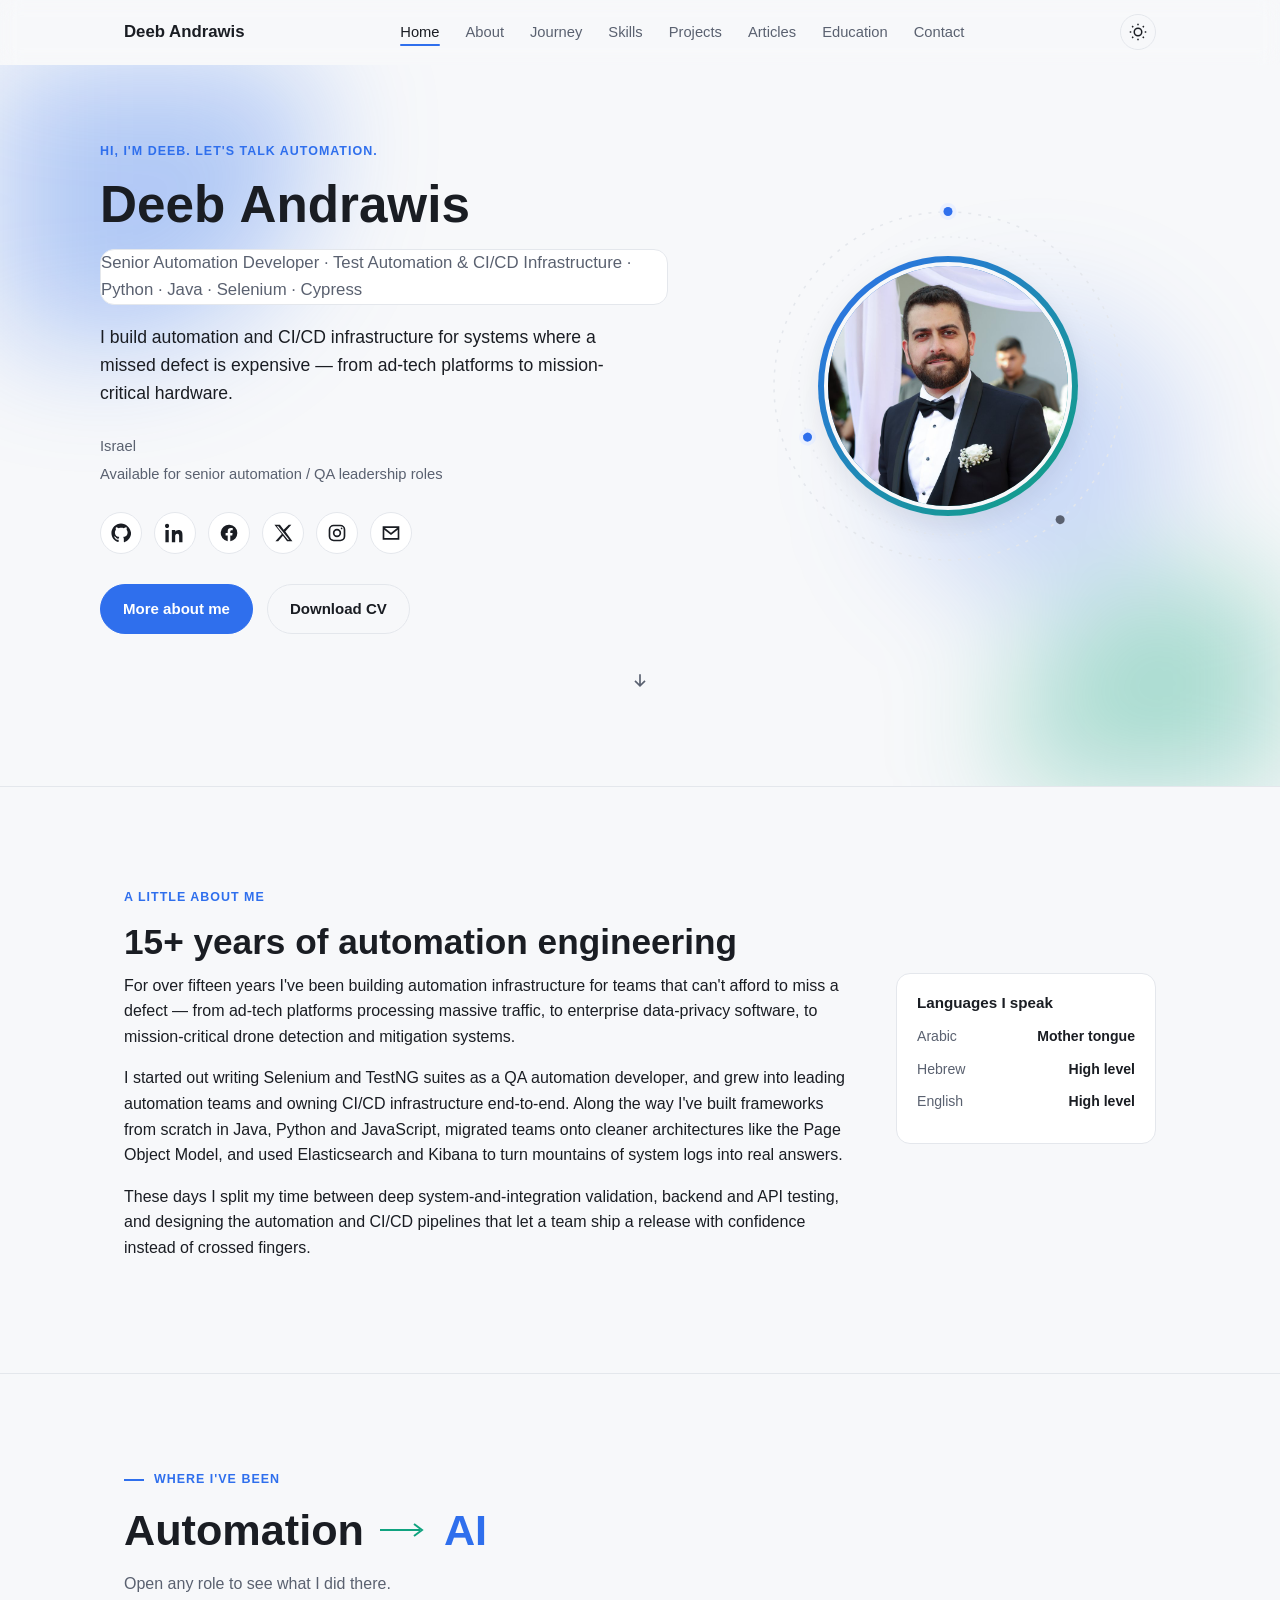
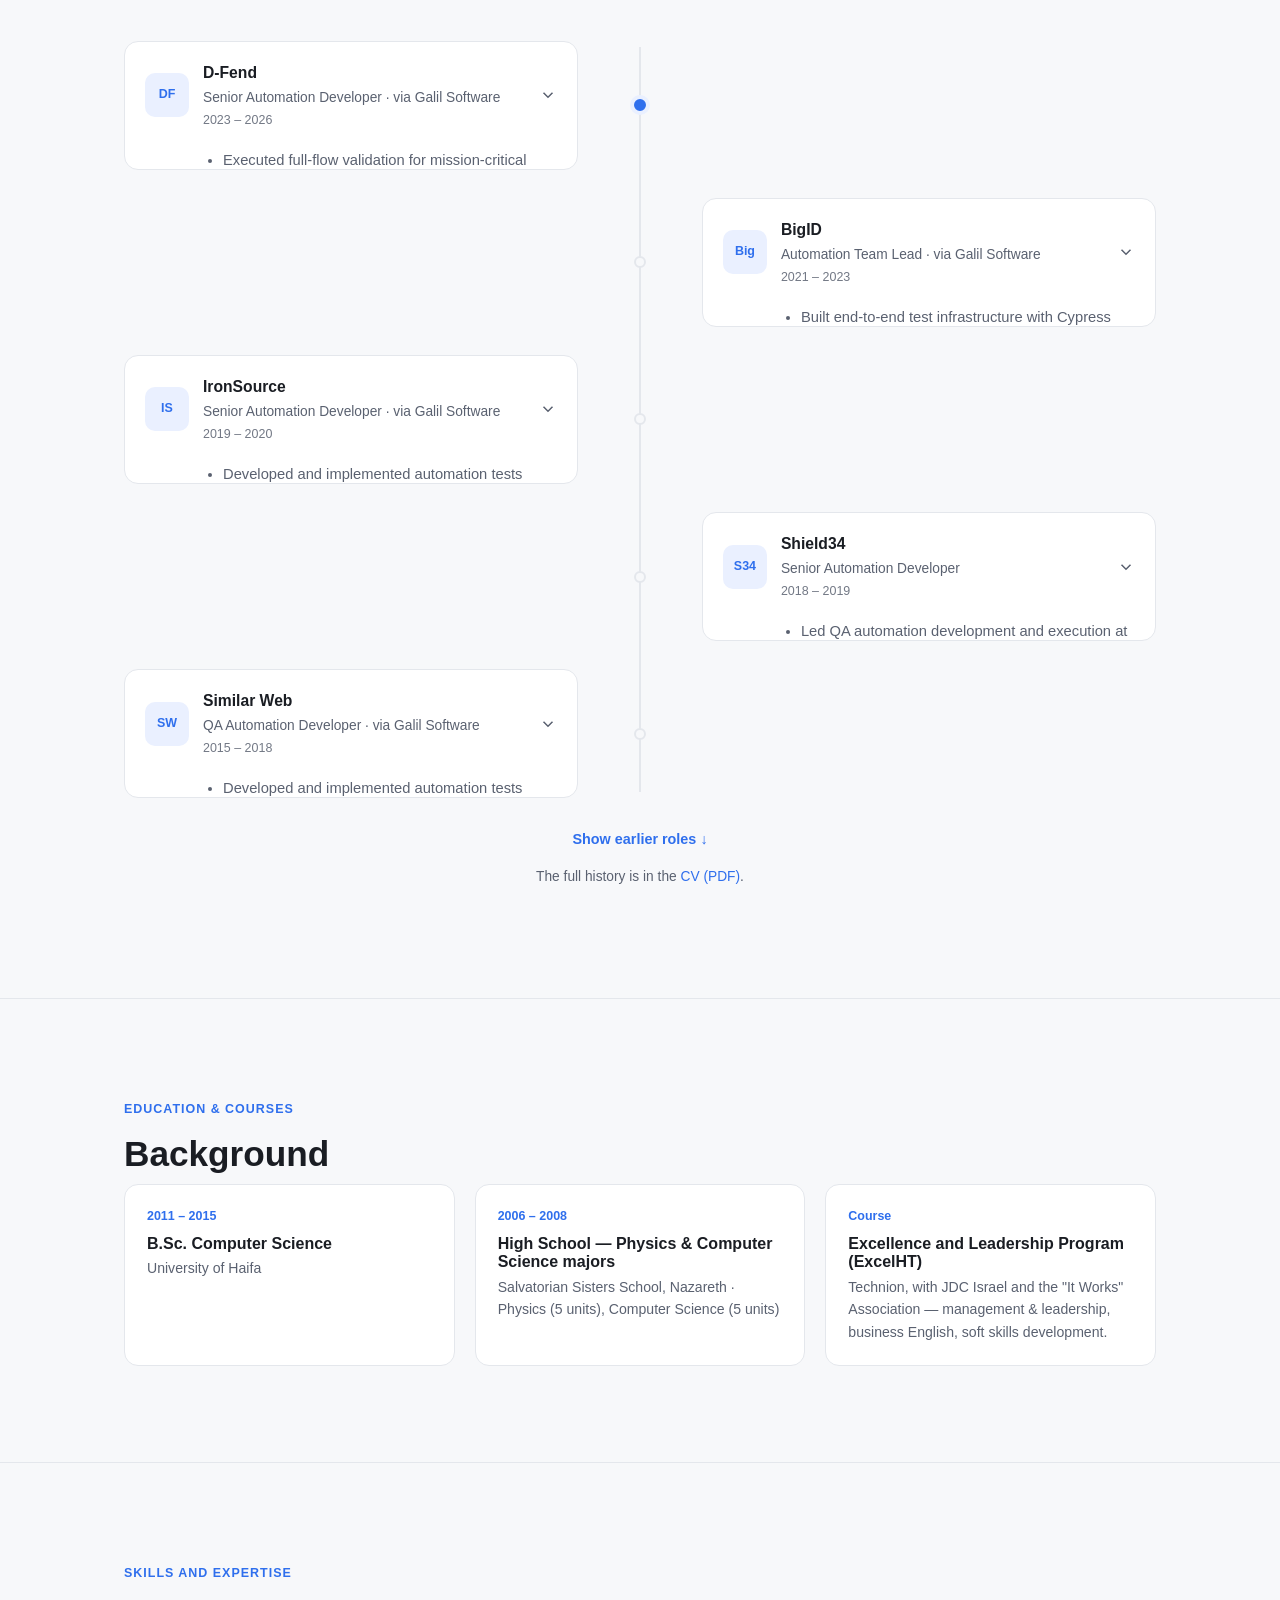
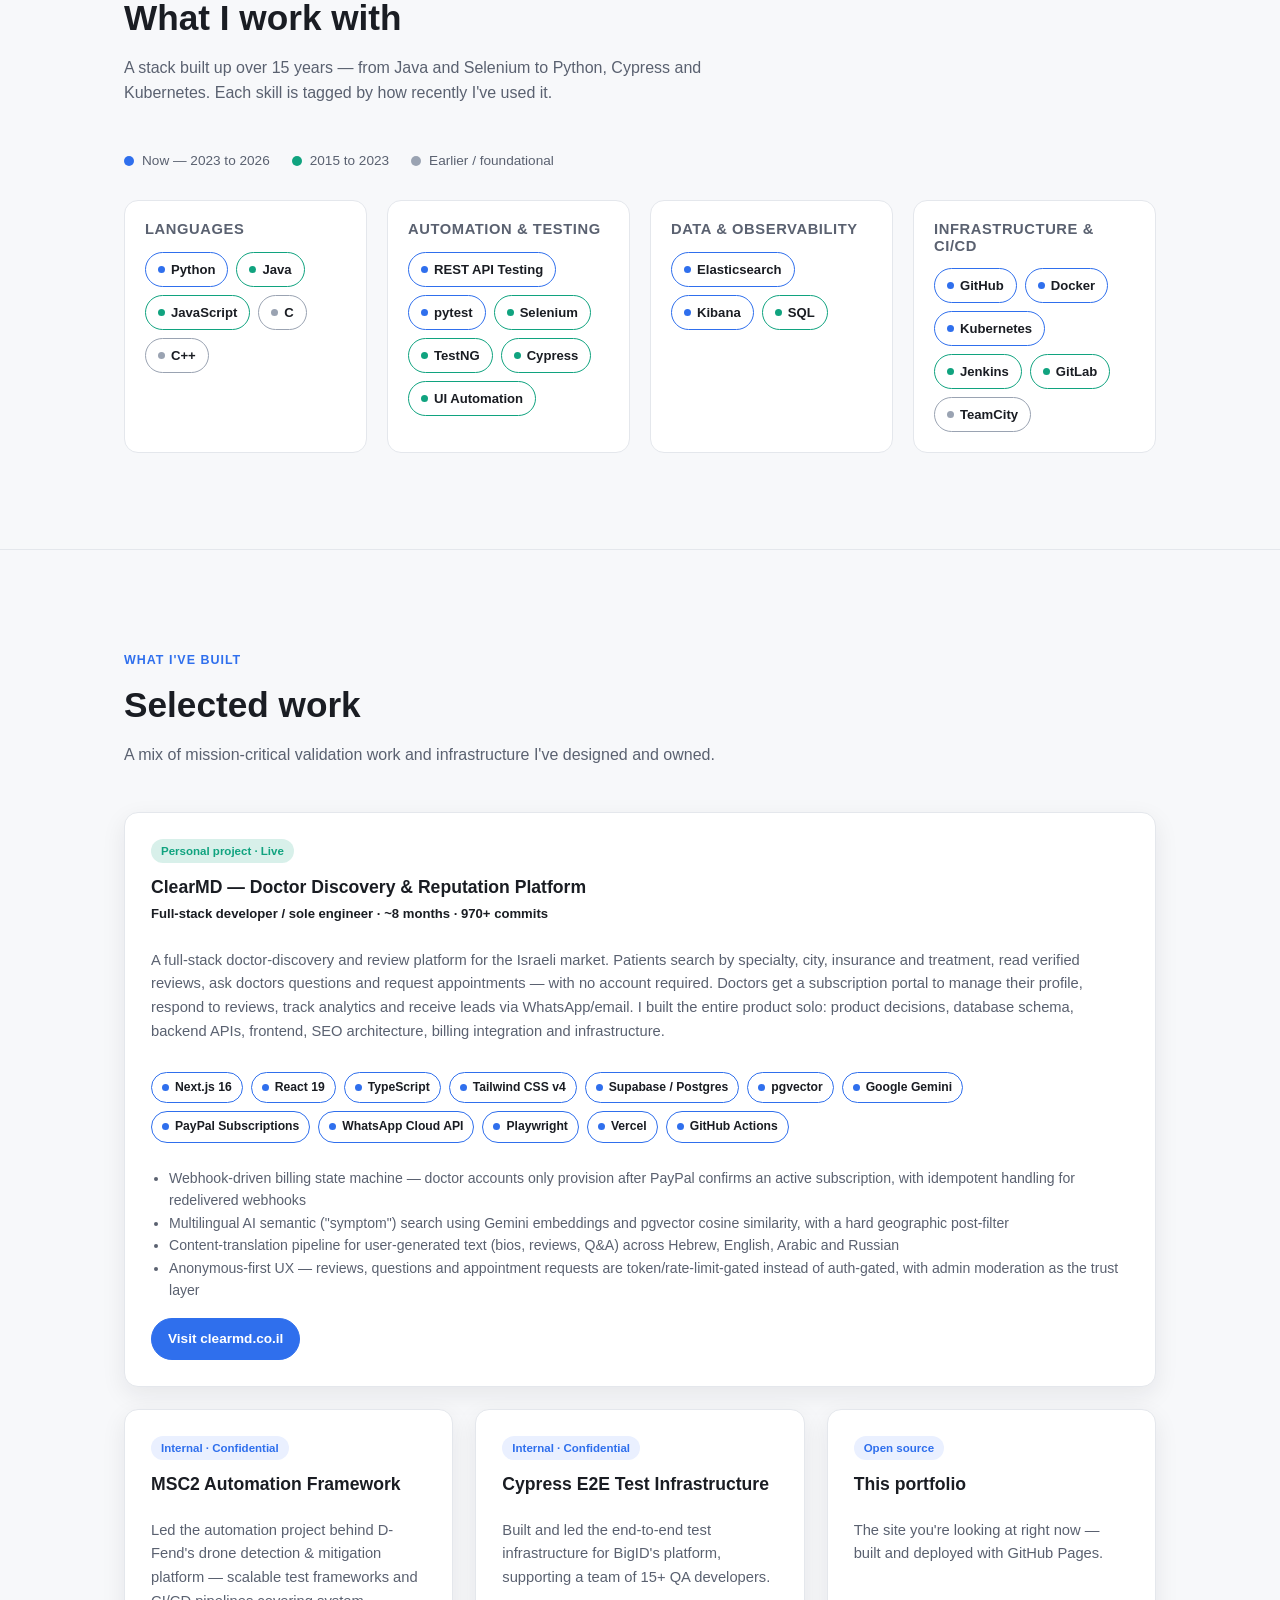
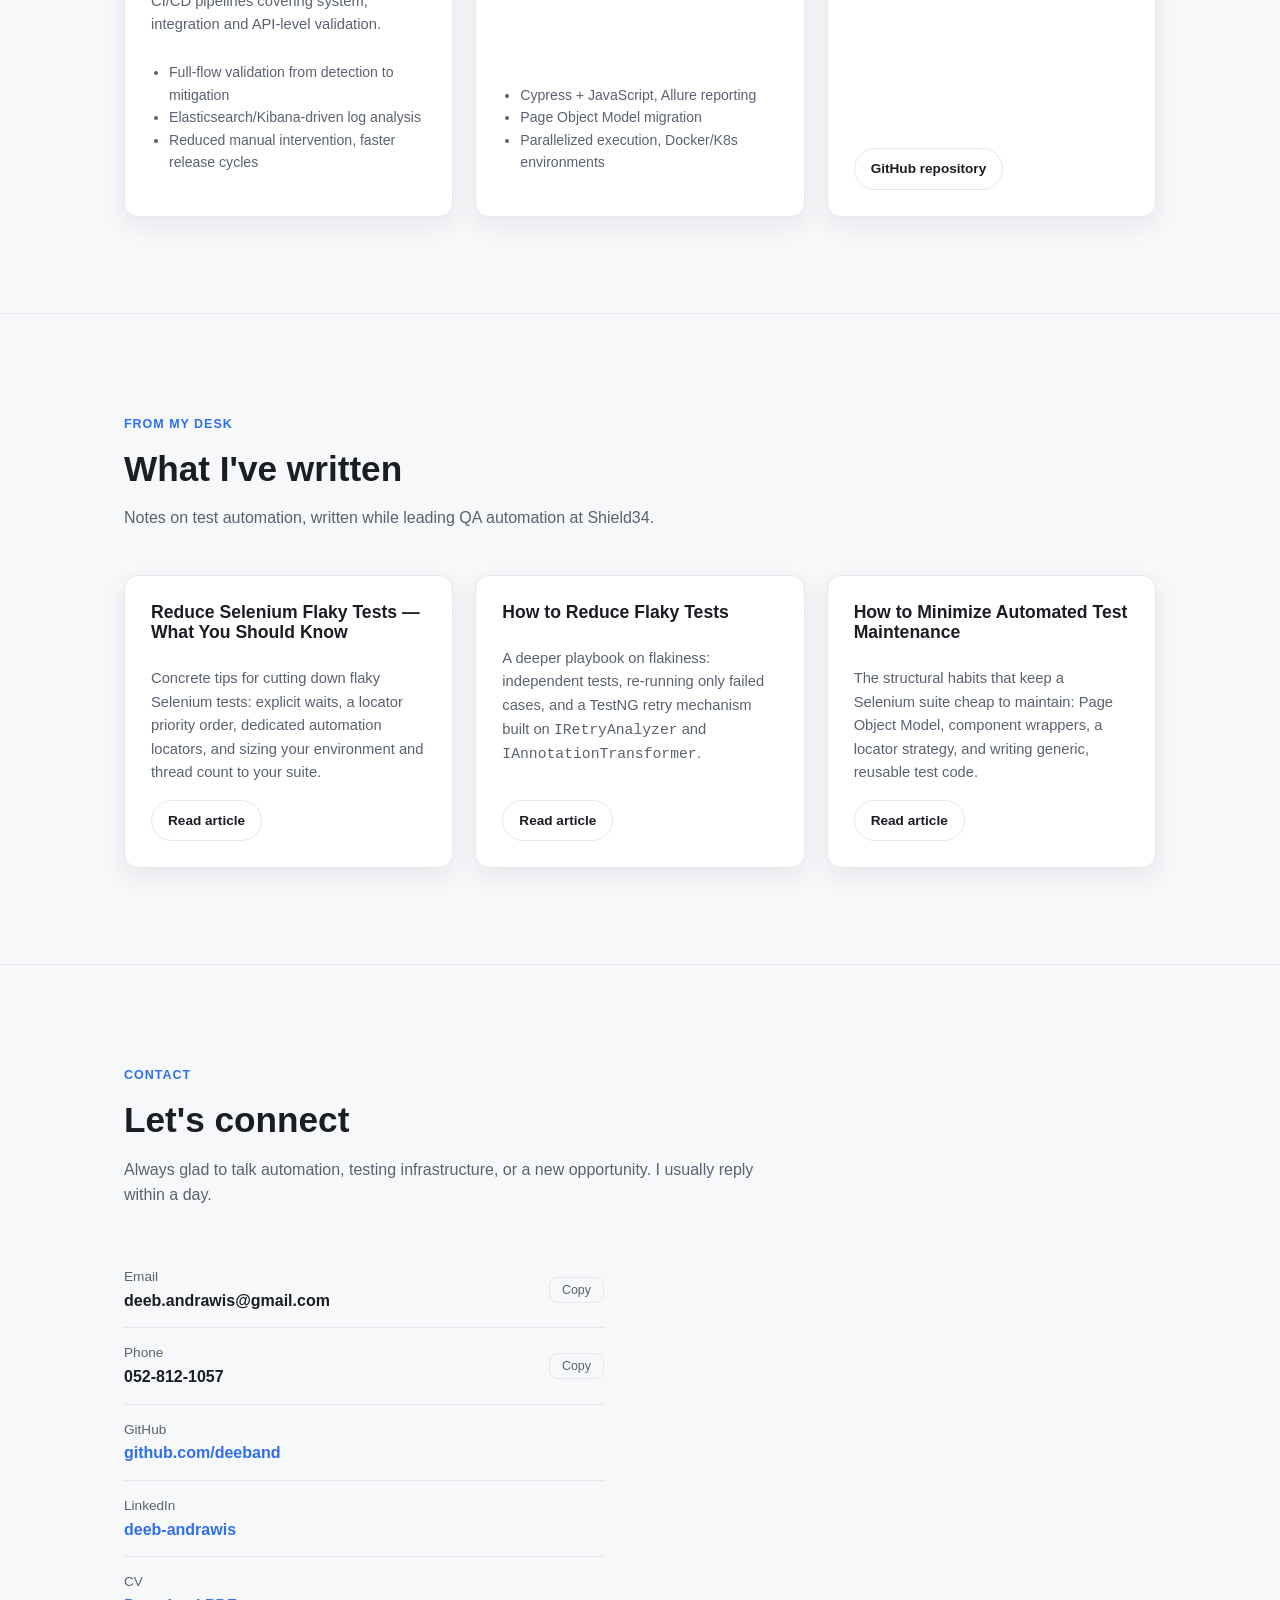
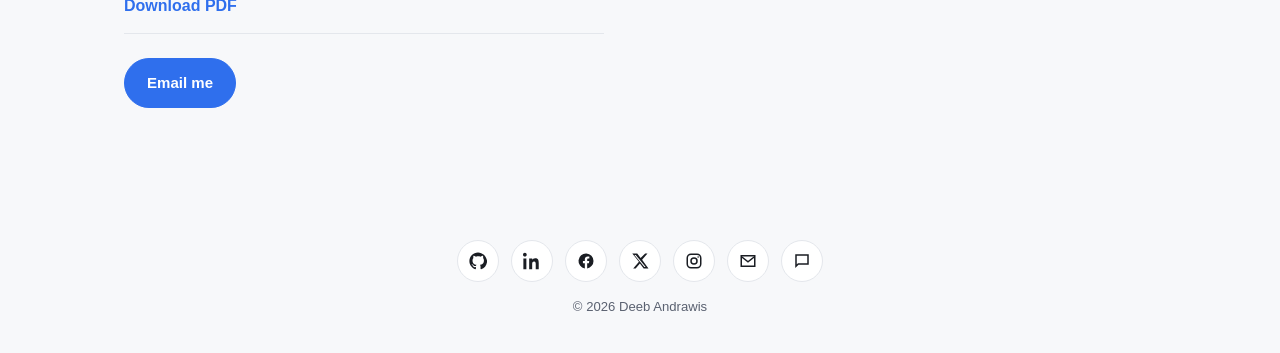
==== index.html @ d34b7ee4 "Add Google Search Console verification meta tag Co-Authored-By: Claude Sonnet 5 <noreply@anthropic.c" ====
<!doctype html>
<html lang="en">
<head>
<meta charset="utf-8">
<meta name="viewport" content="width=device-width, initial-scale=1">
<title>Deeb Andrawis — Senior Automation Developer</title>
<meta name="description" content="Deeb Andrawis, Senior Automation Developer. 15+ years building test automation and CI/CD infrastructure for mission-critical and enterprise software.">
<meta name="google-site-verification" content="ogLQyf8IyzFojWYJTsNB23Z0my0O2c6j56DiQi85VzY" />
<link rel="icon" href="data:,">
<link rel="stylesheet" href="assets/css/styles.css">
</head>
<body>
<a class="skip-link" href="#about">Skip to content</a>

<header class="site-header">
  <div class="nav-row">
    <a class="logo" href="#home">Deeb Andrawis</a>
    <nav class="primary-nav" id="primary-nav">
      <ul>
        <li><a href="#home">Home</a></li>
        <li><a href="#about">About</a></li>
        <li><a href="#journey">Journey</a></li>
        <li><a href="#skills">Skills</a></li>
        <li><a href="#projects">Projects</a></li>
        <li><a href="#articles">Articles</a></li>
        <li><a href="#education">Education</a></li>
        <li><a href="#contact">Contact</a></li>
      </ul>
    </nav>
    <div class="nav-actions">
      <button class="theme-toggle" id="theme-toggle" aria-label="Toggle dark mode" title="Toggle dark mode">
        <svg id="theme-icon" width="18" height="18" viewBox="0 0 24 24" fill="none" stroke="currentColor" stroke-width="2">
          <g class="sun"><circle cx="12" cy="12" r="5"></circle><path d="M12 1v2M12 21v2M4.2 4.2l1.4 1.4M18.4 18.4l1.4 1.4M1 12h2M21 12h2M4.2 19.8l1.4-1.4M18.4 5.6l1.4-1.4"></path></g>
          <g class="moon"><path d="M20 14.5A8.5 8.5 0 1 1 9.5 4a7 7 0 0 0 10.5 10.5z" fill="currentColor" stroke="none"></path></g>
        </svg>
      </button>
      <button class="nav-toggle" id="nav-toggle" aria-label="Toggle menu">
        <svg width="18" height="18" viewBox="0 0 24 24" fill="none" stroke="currentColor" stroke-width="2"><path d="M3 6h18M3 12h18M3 18h18"></path></svg>
      </button>
    </div>
  </div>
</header>

<main>

  <!-- HERO -->
  <section class="hero-section" id="home">
    <div class="hero-bg" aria-hidden="true">
      <span class="blob blob-a"></span>
      <span class="blob blob-b"></span>
      <span class="blob blob-c"></span>
    </div>
    <div class="container hero" style="padding:0;">
      <div>
        <span class="eyebrow">Hi, I'm Deeb. Let's talk automation.</span>
        <h1>Deeb Andrawis</h1>
        <p class="role">Senior Automation Developer · Test Automation &amp; CI/CD Infrastructure · Python · Java · Selenium · Cypress</p>
        <p class="pitch">I build automation and CI/CD infrastructure for systems where a missed defect is expensive — from ad-tech platforms to mission-critical hardware.</p>
        <div class="hero-meta">
          <span>Israel</span>
          <span>Available for senior automation / QA leadership roles</span>
        </div>
        <div class="hero-socials">
          <a class="icon-btn" href="https://github.com/deeband" target="_blank" rel="noopener" aria-label="GitHub" title="GitHub">
            <svg width="20" height="20" viewBox="0 0 24 24" fill="currentColor"><path d="M12 .5C5.73.5.5 5.73.5 12c0 5.1 3.3 9.4 7.9 10.9.6.1.8-.3.8-.6v-2.2c-3.2.7-3.9-1.4-3.9-1.4-.5-1.3-1.3-1.7-1.3-1.7-1.1-.7.1-.7.1-.7 1.2.1 1.8 1.2 1.8 1.2 1 1.8 2.7 1.3 3.4 1 .1-.8.4-1.3.7-1.6-2.6-.3-5.3-1.3-5.3-5.7 0-1.3.4-2.3 1.2-3.1-.1-.3-.5-1.5.1-3.1 0 0 1-.3 3.3 1.2 1-.3 2-.4 3-.4s2 .1 3 .4c2.3-1.5 3.3-1.2 3.3-1.2.6 1.6.2 2.8.1 3.1.8.8 1.2 1.9 1.2 3.1 0 4.4-2.7 5.4-5.3 5.7.4.4.8 1.1.8 2.2v3.3c0 .3.2.7.8.6 4.6-1.5 7.9-5.8 7.9-10.9C23.5 5.73 18.27.5 12 .5z"></path></svg>
          </a>
          <a class="icon-btn" href="https://www.linkedin.com/in/deeb-andrawis-01194469/" target="_blank" rel="noopener" aria-label="LinkedIn" title="LinkedIn">
            <svg width="20" height="20" viewBox="0 0 24 24" fill="currentColor"><path d="M4.98 3.5C4.98 4.88 3.88 6 2.5 6S0 4.88 0 3.5 1.1 1 2.5 1s2.48 1.12 2.48 2.5zM.5 8.5h4V23h-4V8.5zM8.5 8.5h3.83v1.98h.05c.53-1 1.84-2.06 3.79-2.06 4.05 0 4.8 2.67 4.8 6.14V23h-4v-6.6c0-1.57-.03-3.6-2.2-3.6-2.2 0-2.54 1.72-2.54 3.49V23h-4V8.5z"></path></svg>
          </a>
          <a class="icon-btn" href="https://www.facebook.com/deeb.andrawis?ref=tn_tnmn" target="_blank" rel="noopener" aria-label="Facebook" title="Facebook">
            <svg width="20" height="20" viewBox="0 0 24 24" fill="currentColor"><path d="M22 12a10 10 0 1 0-11.56 9.88v-6.99H7.9V12h2.54V9.8c0-2.5 1.49-3.89 3.77-3.89 1.09 0 2.24.2 2.24.2v2.46h-1.26c-1.24 0-1.63.77-1.63 1.56V12h2.78l-.44 2.89h-2.34v6.99A10 10 0 0 0 22 12z"></path></svg>
          </a>
          <a class="icon-btn" href="https://twitter.com/deeband" target="_blank" rel="noopener" aria-label="Twitter / X" title="Twitter / X">
            <svg width="20" height="20" viewBox="0 0 24 24" fill="currentColor"><path d="M18.9 2H22l-7.2 8.26L23.3 22H16.9l-5-6.6-5.7 6.6H2.9l7.7-8.84L1.7 2h6.6l4.5 6.03L18.9 2zm-1.1 18h1.7L6.3 3.9H4.5L17.8 20z"></path></svg>
          </a>
          <a class="icon-btn" href="https://www.instagram.com/deebandrawis" target="_blank" rel="noopener" aria-label="Instagram" title="Instagram">
            <svg width="20" height="20" viewBox="0 0 24 24" fill="none" stroke="currentColor" stroke-width="2"><rect x="3" y="3" width="18" height="18" rx="5"></rect><circle cx="12" cy="12" r="4"></circle><circle cx="17.5" cy="6.5" r="1" fill="currentColor" stroke="none"></circle></svg>
          </a>
          <a class="icon-btn" href="mailto:deeb.andrawis@gmail.com" aria-label="Email" title="Email">
            <svg width="20" height="20" viewBox="0 0 24 24" fill="none" stroke="currentColor" stroke-width="2"><path d="M3 5h18v14H3z"></path><path d="M3 6l9 7 9-7"></path></svg>
          </a>
        </div>
        <div class="hero-cta-row">
          <a class="btn btn-primary" href="#about">More about me</a>
          <a class="btn btn-ghost" href="assets/cv/Deeb-Andrawis-CV.pdf" target="_blank" rel="noopener">Download CV</a>
        </div>
      </div>
      <div>
        <div class="portrait-wrap">
          <svg class="orbit-rings" viewBox="0 0 350 350" aria-hidden="true">
            <circle cx="175" cy="175" r="174" class="ring"></circle>
            <circle cx="175" cy="175" r="149" class="ring ring-2"></circle>
          </svg>
          <div class="orbit-track outer">
            <div class="orbit-offset" style="transform:rotate(0deg)">
              <div class="orbit-spin cw-16"><span class="orbit-dot dot-a"></span></div>
            </div>
          </div>
          <div class="orbit-track outer">
            <div class="orbit-offset" style="transform:rotate(140deg)">
              <div class="orbit-spin ccw-24"><span class="orbit-dot dot-b"></span></div>
            </div>
          </div>
          <div class="orbit-track inner">
            <div class="orbit-offset" style="transform:rotate(250deg)">
              <div class="orbit-spin cw-34"><span class="orbit-dot dot-a"></span></div>
            </div>
          </div>
          <div class="hero-portrait">
            <img src="assets/img/profile.jpg" alt="Deeb Andrawis">
          </div>
        </div>
      </div>
    </div>
    <a class="cue" href="#about" aria-label="Scroll down">
      <svg width="20" height="20" viewBox="0 0 24 24" fill="none" stroke="currentColor" stroke-width="2"><path d="M12 5v14M6 13l6 6 6-6"></path></svg>
    </a>
  </section>

  <!-- ABOUT -->
  <section id="about">
    <div class="container">
      <div class="reveal">
        <span class="eyebrow">A little about me</span>
        <h2>15+ years of automation engineering</h2>
      </div>
      <div class="about-grid">
        <div class="about-text reveal rv-l">
          <p>For over fifteen years I've been building automation infrastructure for teams that can't afford to miss a defect — from ad-tech platforms processing massive traffic, to enterprise data-privacy software, to mission-critical drone detection and mitigation systems.</p>
          <p>I started out writing Selenium and TestNG suites as a QA automation developer, and grew into leading automation teams and owning CI/CD infrastructure end-to-end. Along the way I've built frameworks from scratch in Java, Python and JavaScript, migrated teams onto cleaner architectures like the Page Object Model, and used Elasticsearch and Kibana to turn mountains of system logs into real answers.</p>
          <p>These days I split my time between deep system-and-integration validation, backend and API testing, and designing the automation and CI/CD pipelines that let a team ship a release with confidence instead of crossed fingers.</p>
        </div>
        <div class="lang-card reveal rv-r">
          <h3>Languages I speak</h3>
          <div class="lang-row"><span>Arabic</span><span class="level">Mother tongue</span></div>
          <div class="lang-row"><span>Hebrew</span><span class="level">High level</span></div>
          <div class="lang-row"><span>English</span><span class="level">High level</span></div>
        </div>
      </div>
    </div>
  </section>

  <!-- JOURNEY -->
  <section id="journey">
    <div class="container">
      <div class="reveal">
        <div class="flow-eyebrow"><span class="flow-dash"></span>Where I've been</div>
        <h2 class="flow-heading">
          <span class="flow-step">Automation</span>
          <svg class="flow-arrow" width="48" height="16" viewBox="0 0 48 16" fill="none" aria-hidden="true"><path d="M0 8h40" stroke="currentColor" stroke-width="2"></path><path d="M34 2l8 6-8 6" stroke="currentColor" stroke-width="2" fill="none"></path></svg>
          <span class="flow-step flow-accent">AI</span>
        </h2>
        <p class="section-sub">Open any role to see what I did there.</p>
      </div>

      <div class="timeline" id="role-list">

        <div class="tl-row">
          <div class="tl-slot tl-left">
            <div class="role">
              <div class="role-head">
                <div class="role-badge">DF</div>
                <div class="role-head-text">
                  <span class="role-company-name">D-Fend</span>
                  <span class="role-title-line">Senior Automation Developer · via Galil Software</span>
                  <span class="role-dates-line">2023 – 2026</span>
                </div>
                <svg class="role-chevron" width="18" height="18" viewBox="0 0 24 24" fill="none" stroke="currentColor" stroke-width="2"><path d="M6 9l6 6 6-6"></path></svg>
              </div>
              <div class="role-body"><div class="role-body-inner">
                <ul>
                  <li>Executed full-flow validation for mission-critical drone detection and mitigation systems, covering the entire lifecycle from identification to automated mitigation actions.</li>
                  <li>Used Elasticsearch and Kibana to analyze high-volume system logs, enabling deep investigation into drone trajectory, identification accuracy, and mitigation success.</li>
                  <li>Built automation to validate backend services and communication layers between control software and SDR-based hardware modules.</li>
                  <li>Investigated system-level issues by correlating API behavior with system-wide event logs to keep the software-hardware link reliable.</li>
                  <li>Validated real-time monitoring dashboards and operational workflows for end-users in field environments.</li>
                  <li>Led the MSC2 automation project — designed scalable frameworks and CI/CD pipelines that cut manual intervention and accelerated release cycles.</li>
                </ul>
              </div></div>
            </div>
          </div>
          <div class="tl-dot-wrap"><span class="tl-dot filled"></span></div>
          <div class="tl-slot tl-right"></div>
        </div>

        <div class="tl-row">
          <div class="tl-slot tl-left"></div>
          <div class="tl-dot-wrap"><span class="tl-dot"></span></div>
          <div class="tl-slot tl-right">
            <div class="role">
              <div class="role-head">
                <div class="role-badge">Big</div>
                <div class="role-head-text">
                  <span class="role-company-name">BigID</span>
                  <span class="role-title-line">Automation Team Lead · via Galil Software</span>
                  <span class="role-dates-line">2021 – 2023</span>
                </div>
                <svg class="role-chevron" width="18" height="18" viewBox="0 0 24 24" fill="none" stroke="currentColor" stroke-width="2"><path d="M6 9l6 6 6-6"></path></svg>
              </div>
              <div class="role-body"><div class="role-body-inner">
                <ul>
                  <li>Built end-to-end test infrastructure with Cypress and JavaScript for a team of 15+ QA developers.</li>
                  <li>Integrated Allure with Cypress to enhance test reporting and visibility.</li>
                  <li>Migrated the entire test suite onto the Page Object Model design pattern.</li>
                  <li>Implemented parallel test execution to speed up the pipeline.</li>
                  <li>Maintained and continuously improved the automation infrastructure.</li>
                  <li>Owned Jenkins pipelines and Groovy scripts for CI/CD, and set up the test environment with Docker and Kubernetes.</li>
                </ul>
              </div></div>
            </div>
          </div>
        </div>

        <div class="tl-row">
          <div class="tl-slot tl-left">
            <div class="role">
              <div class="role-head">
                <div class="role-badge">IS</div>
                <div class="role-head-text">
                  <span class="role-company-name">IronSource</span>
                  <span class="role-title-line">Senior Automation Developer · via Galil Software</span>
                  <span class="role-dates-line">2019 – 2020</span>
                </div>
                <svg class="role-chevron" width="18" height="18" viewBox="0 0 24 24" fill="none" stroke="currentColor" stroke-width="2"><path d="M6 9l6 6 6-6"></path></svg>
              </div>
              <div class="role-body"><div class="role-body-inner">
                <ul>
                  <li>Developed and implemented automation tests using Java frameworks — Selenium, TestNG and Gradle.</li>
                  <li>Refactored the full regression and sanity suites, rebuilding the infrastructure to cut test run time.</li>
                </ul>
              </div></div>
            </div>
          </div>
          <div class="tl-dot-wrap"><span class="tl-dot"></span></div>
          <div class="tl-slot tl-right"></div>
        </div>

        <div class="tl-row">
          <div class="tl-slot tl-left"></div>
          <div class="tl-dot-wrap"><span class="tl-dot"></span></div>
          <div class="tl-slot tl-right">
            <div class="role">
              <div class="role-head">
                <div class="role-badge">S34</div>
                <div class="role-head-text">
                  <span class="role-company-name">Shield34</span>
                  <span class="role-title-line">Senior Automation Developer</span>
                  <span class="role-dates-line">2018 – 2019</span>
                </div>
                <svg class="role-chevron" width="18" height="18" viewBox="0 0 24 24" fill="none" stroke="currentColor" stroke-width="2"><path d="M6 9l6 6 6-6"></path></svg>
              </div>
              <div class="role-body"><div class="role-body-inner">
                <ul>
                  <li>Led QA automation development and execution at Shield34.</li>
                  <li>Built a UI automation framework from scratch in Java with Selenium and TestNG, integrated with TeamCity.</li>
                  <li>Built a second UI automation framework from scratch in Python.</li>
                  <li>Developed database tests against PostgreSQL.</li>
                </ul>
              </div></div>
            </div>
          </div>
        </div>

        <div class="tl-row">
          <div class="tl-slot tl-left">
            <div class="role">
              <div class="role-head">
                <div class="role-badge">SW</div>
                <div class="role-head-text">
                  <span class="role-company-name">Similar Web</span>
                  <span class="role-title-line">QA Automation Developer · via Galil Software</span>
                  <span class="role-dates-line">2015 – 2018</span>
                </div>
                <svg class="role-chevron" width="18" height="18" viewBox="0 0 24 24" fill="none" stroke="currentColor" stroke-width="2"><path d="M6 9l6 6 6-6"></path></svg>
              </div>
              <div class="role-body"><div class="role-body-inner">
                <ul>
                  <li>Developed and implemented automation tests using Java frameworks — Selenium and TestNG.</li>
                  <li>Worked directly within an Agile R&amp;D team alongside QA, frontend and backend developers under a fast-paced Agile timeline.</li>
                  <li>Built an object-oriented test architecture and maintained continuous integration using TeamCity.</li>
                  <li>Designed and implemented video-recording capabilities; developed automated tests for SEO ranking, REST API sanity and full regression.</li>
                  <li>Built an automation history database with Elasticsearch and visualized it with Kibana.</li>
                </ul>
              </div></div>
            </div>
          </div>
          <div class="tl-dot-wrap"><span class="tl-dot"></span></div>
          <div class="tl-slot tl-right"></div>
        </div>

        <div class="tl-row hidden-early">
          <div class="tl-slot tl-left"></div>
          <div class="tl-dot-wrap"><span class="tl-dot"></span></div>
          <div class="tl-slot tl-right">
            <div class="role">
              <div class="role-head">
                <div class="role-badge">UH</div>
                <div class="role-head-text">
                  <span class="role-company-name">University of Haifa</span>
                  <span class="role-title-line">Tutor</span>
                  <span class="role-dates-line">2011 – 2012</span>
                </div>
                <svg class="role-chevron" width="18" height="18" viewBox="0 0 24 24" fill="none" stroke="currentColor" stroke-width="2"><path d="M6 9l6 6 6-6"></path></svg>
              </div>
              <div class="role-body"><div class="role-body-inner">
                <ul>
                  <li>Taught mathematics and computer science to pupils and students.</li>
                  <li>Tutored calculus, introduction to computer science, and discrete mathematics.</li>
                  <li>Provided private mentoring and academic support to students.</li>
                </ul>
              </div></div>
            </div>
          </div>
        </div>

        <div class="tl-row hidden-early">
          <div class="tl-slot tl-left">
            <div class="role">
              <div class="role-head">
                <div class="role-badge">SS</div>
                <div class="role-head-text">
                  <span class="role-company-name">S.S School</span>
                  <span class="role-title-line">Computer Technician</span>
                  <span class="role-dates-line">2008 – 2009</span>
                </div>
                <svg class="role-chevron" width="18" height="18" viewBox="0 0 24 24" fill="none" stroke="currentColor" stroke-width="2"><path d="M6 9l6 6 6-6"></path></svg>
              </div>
              <div class="role-body"><div class="role-body-inner">
                <ul>
                  <li>Provided technical support and helped the teaching team with computerized issues.</li>
                  <li>Taught an "Intro to OOP" class for high school students alongside an experienced teacher.</li>
                </ul>
              </div></div>
            </div>
          </div>
          <div class="tl-dot-wrap"><span class="tl-dot"></span></div>
          <div class="tl-slot tl-right"></div>
        </div>

      </div>

      <div class="show-more-row">
        <button class="link-btn" id="show-early">Show earlier roles ↓</button>
      </div>
      <p class="tl-cv-note">The full history is in the <a href="assets/cv/Deeb-Andrawis-CV.pdf" target="_blank" rel="noopener">CV (PDF)</a>.</p>
    </div>
  </section>

  <!-- EDUCATION -->
  <section id="education">
    <div class="container reveal">
      <span class="eyebrow">Education &amp; courses</span>
      <h2>Background</h2>
      <div class="edu-grid">
        <div class="edu-card">
          <div class="edu-dates">2011 – 2015</div>
          <h3>B.Sc. Computer Science</h3>
          <p>University of Haifa</p>
        </div>
        <div class="edu-card">
          <div class="edu-dates">2006 – 2008</div>
          <h3>High School — Physics &amp; Computer Science majors</h3>
          <p>Salvatorian Sisters School, Nazareth · Physics (5 units), Computer Science (5 units)</p>
        </div>
        <div class="edu-card">
          <div class="edu-dates">Course</div>
          <h3>Excellence and Leadership Program (ExcelHT)</h3>
          <p>Technion, with JDC Israel and the "It Works" Association — management &amp; leadership, business English, soft skills development.</p>
        </div>
      </div>
    </div>
  </section>

  <!-- SKILLS -->
  <section id="skills">
    <div class="container reveal">
      <span class="eyebrow">Skills and expertise</span>
      <h2>What I work with</h2>
      <p class="section-sub">A stack built up over 15 years — from Java and Selenium to Python, Cypress and Kubernetes. Each skill is tagged by how recently I've used it.</p>

      <div class="legend">
        <div class="legend-item"><span class="dot now"></span> Now — 2023 to 2026</div>
        <div class="legend-item"><span class="dot mid"></span> 2015 to 2023</div>
        <div class="legend-item"><span class="dot early"></span> Earlier / foundational</div>
      </div>

      <div class="skill-groups">
        <div class="skill-card">
          <h3>Languages</h3>
          <div class="chip-row">
            <span class="chip" data-tier="now" title="Advanced — used daily at D-Fend">Python</span>
            <span class="chip" data-tier="mid" title="Advanced — core language across most roles">Java</span>
            <span class="chip" data-tier="mid" title="Cypress test suites at BigID">JavaScript</span>
            <span class="chip" data-tier="early" title="Early-career systems work">C</span>
            <span class="chip" data-tier="early" title="Early-career systems work">C++</span>
          </div>
        </div>
        <div class="skill-card">
          <h3>Automation &amp; Testing</h3>
          <div class="chip-row">
            <span class="chip" data-tier="now" title="Backend &amp; API validation at D-Fend">REST API Testing</span>
            <span class="chip" data-tier="now" title="Current automation scripting">pytest</span>
            <span class="chip" data-tier="mid" title="Used from Similar Web through Shield34">Selenium</span>
            <span class="chip" data-tier="mid" title="IronSource &amp; Shield34">TestNG</span>
            <span class="chip" data-tier="mid" title="Built BigID's E2E suite in Cypress">Cypress</span>
            <span class="chip" data-tier="mid" title="Across most roles">UI Automation</span>
          </div>
        </div>
        <div class="skill-card">
          <h3>Data &amp; Observability</h3>
          <div class="chip-row">
            <span class="chip" data-tier="now" title="Log analysis at D-Fend">Elasticsearch</span>
            <span class="chip" data-tier="now" title="Dashboards & visualization">Kibana</span>
            <span class="chip" data-tier="mid" title="Database testing, Postgres & others">SQL</span>
          </div>
        </div>
        <div class="skill-card">
          <h3>Infrastructure &amp; CI/CD</h3>
          <div class="chip-row">
            <span class="chip" data-tier="now" title="Repo & project hosting">GitHub</span>
            <span class="chip" data-tier="now" title="Test environment setup">Docker</span>
            <span class="chip" data-tier="now" title="Test environment orchestration">Kubernetes</span>
            <span class="chip" data-tier="mid" title="CI/CD pipelines at BigID">Jenkins</span>
            <span class="chip" data-tier="mid" title="Source control & CI">GitLab</span>
            <span class="chip" data-tier="early" title="CI at Shield34 & Similar Web">TeamCity</span>
          </div>
        </div>
      </div>
    </div>
  </section>

  <!-- PROJECTS -->
  <section id="projects">
    <div class="container reveal">
      <span class="eyebrow">What I've built</span>
      <h2>Selected work</h2>
      <p class="section-sub">A mix of mission-critical validation work and infrastructure I've designed and owned.</p>

      <div class="project-grid">
        <div class="project-card featured">
          <span class="tag tag-live">Personal project · Live</span>
          <h3>ClearMD — Doctor Discovery &amp; Reputation Platform</h3>
          <p class="project-role">Full-stack developer / sole engineer · ~8 months · 970+ commits</p>
          <p>A full-stack doctor-discovery and review platform for the Israeli market. Patients search by specialty, city, insurance and treatment, read verified reviews, ask doctors questions and request appointments — with no account required. Doctors get a subscription portal to manage their profile, respond to reviews, track analytics and receive leads via WhatsApp/email. I built the entire product solo: product decisions, database schema, backend APIs, frontend, SEO architecture, billing integration and infrastructure.</p>
          <div class="chip-row tech-chip-row">
            <span class="chip" data-tier="now">Next.js 16</span>
            <span class="chip" data-tier="now">React 19</span>
            <span class="chip" data-tier="now">TypeScript</span>
            <span class="chip" data-tier="now">Tailwind CSS v4</span>
            <span class="chip" data-tier="now">Supabase / Postgres</span>
            <span class="chip" data-tier="now">pgvector</span>
            <span class="chip" data-tier="now">Google Gemini</span>
            <span class="chip" data-tier="now">PayPal Subscriptions</span>
            <span class="chip" data-tier="now">WhatsApp Cloud API</span>
            <span class="chip" data-tier="now">Playwright</span>
            <span class="chip" data-tier="now">Vercel</span>
            <span class="chip" data-tier="now">GitHub Actions</span>
          </div>
          <ul>
            <li>Webhook-driven billing state machine — doctor accounts only provision after PayPal confirms an active subscription, with idempotent handling for redelivered webhooks</li>
            <li>Multilingual AI semantic ("symptom") search using Gemini embeddings and pgvector cosine similarity, with a hard geographic post-filter</li>
            <li>Content-translation pipeline for user-generated text (bios, reviews, Q&amp;A) across Hebrew, English, Arabic and Russian</li>
            <li>Anonymous-first UX — reviews, questions and appointment requests are token/rate-limit-gated instead of auth-gated, with admin moderation as the trust layer</li>
          </ul>
          <div class="project-links">
            <a class="btn btn-primary" href="https://clearmd.co.il" target="_blank" rel="noopener">Visit clearmd.co.il</a>
          </div>
        </div>
        <div class="project-card">
          <span class="tag">Internal · Confidential</span>
          <h3>MSC2 Automation Framework</h3>
          <p>Led the automation project behind D-Fend's drone detection &amp; mitigation platform — scalable test frameworks and CI/CD pipelines covering system, integration and API-level validation.</p>
          <ul>
            <li>Full-flow validation from detection to mitigation</li>
            <li>Elasticsearch/Kibana-driven log analysis</li>
            <li>Reduced manual intervention, faster release cycles</li>
          </ul>
        </div>
        <div class="project-card">
          <span class="tag">Internal · Confidential</span>
          <h3>Cypress E2E Test Infrastructure</h3>
          <p>Built and led the end-to-end test infrastructure for BigID's platform, supporting a team of 15+ QA developers.</p>
          <ul>
            <li>Cypress + JavaScript, Allure reporting</li>
            <li>Page Object Model migration</li>
            <li>Parallelized execution, Docker/K8s environments</li>
          </ul>
        </div>
        <div class="project-card">
          <span class="tag">Open source</span>
          <h3>This portfolio</h3>
          <p>The site you're looking at right now — built and deployed with GitHub Pages.</p>
          <div class="project-links">
            <a class="btn btn-ghost" href="https://github.com/deeband/portfolio" target="_blank" rel="noopener">GitHub repository</a>
          </div>
        </div>
      </div>
    </div>
  </section>

  <!-- ARTICLES -->
  <section id="articles">
    <div class="container reveal">
      <span class="eyebrow">From my desk</span>
      <h2>What I've written</h2>
      <p class="section-sub">Notes on test automation, written while leading QA automation at Shield34.</p>

      <div class="project-grid">
        <div class="project-card">
          <h3>Reduce Selenium Flaky Tests — What You Should Know</h3>
          <p>Concrete tips for cutting down flaky Selenium tests: explicit waits, a locator priority order, dedicated automation locators, and sizing your environment and thread count to your suite.</p>
          <div class="project-links">
            <a class="btn btn-ghost" href="articles/reduce-flaky-selenium-tests.html">Read article</a>
          </div>
        </div>
        <div class="project-card">
          <h3>How to Reduce Flaky Tests</h3>
          <p>A deeper playbook on flakiness: independent tests, re-running only failed cases, and a TestNG retry mechanism built on <code>IRetryAnalyzer</code> and <code>IAnnotationTransformer</code>.</p>
          <div class="project-links">
            <a class="btn btn-ghost" href="articles/flaky-tests-retry-mechanism.html">Read article</a>
          </div>
        </div>
        <div class="project-card">
          <h3>How to Minimize Automated Test Maintenance</h3>
          <p>The structural habits that keep a Selenium suite cheap to maintain: Page Object Model, component wrappers, a locator strategy, and writing generic, reusable test code.</p>
          <div class="project-links">
            <a class="btn btn-ghost" href="articles/minimize-test-maintenance.html">Read article</a>
          </div>
        </div>
      </div>
    </div>
  </section>

  <!-- CONTACT -->
  <section id="contact">
    <div class="container reveal">
      <span class="eyebrow">Contact</span>
      <h2>Let's connect</h2>
      <p class="section-sub">Always glad to talk automation, testing infrastructure, or a new opportunity. I usually reply within a day.</p>

      <div class="contact-solo">
        <ul class="contact-info-list">
          <li>
            <div><div class="label">Email</div><div class="value" id="email-value">deeb.andrawis@gmail.com</div></div>
            <button class="copy-btn" data-copy="deeb.andrawis@gmail.com">Copy</button>
          </li>
          <li>
            <div><div class="label">Phone</div><div class="value">052-812-1057</div></div>
            <button class="copy-btn" data-copy="0528121057">Copy</button>
          </li>
          <li>
            <div><div class="label">GitHub</div><div class="value"><a href="https://github.com/deeband" target="_blank" rel="noopener">github.com/deeband</a></div></div>
          </li>
          <li>
            <div><div class="label">LinkedIn</div><div class="value"><a href="https://www.linkedin.com/in/deeb-andrawis-01194469/" target="_blank" rel="noopener">deeb-andrawis</a></div></div>
          </li>
          <li>
            <div><div class="label">CV</div><div class="value"><a href="assets/cv/Deeb-Andrawis-CV.pdf" target="_blank" rel="noopener">Download PDF</a></div></div>
          </li>
        </ul>
        <a class="btn btn-primary" href="mailto:deeb.andrawis@gmail.com">Email me</a>
      </div>
    </div>
  </section>

</main>

<footer class="site-footer">
  <div class="container">
    <div class="icon-row">
      <a class="icon-btn" href="https://github.com/deeband" target="_blank" rel="noopener" aria-label="GitHub">
        <svg width="18" height="18" viewBox="0 0 24 24" fill="currentColor"><path d="M12 .5C5.73.5.5 5.73.5 12c0 5.1 3.3 9.4 7.9 10.9.6.1.8-.3.8-.6v-2.2c-3.2.7-3.9-1.4-3.9-1.4-.5-1.3-1.3-1.7-1.3-1.7-1.1-.7.1-.7.1-.7 1.2.1 1.8 1.2 1.8 1.2 1 1.8 2.7 1.3 3.4 1 .1-.8.4-1.3.7-1.6-2.6-.3-5.3-1.3-5.3-5.7 0-1.3.4-2.3 1.2-3.1-.1-.3-.5-1.5.1-3.1 0 0 1-.3 3.3 1.2 1-.3 2-.4 3-.4s2 .1 3 .4c2.3-1.5 3.3-1.2 3.3-1.2.6 1.6.2 2.8.1 3.1.8.8 1.2 1.9 1.2 3.1 0 4.4-2.7 5.4-5.3 5.7.4.4.8 1.1.8 2.2v3.3c0 .3.2.7.8.6 4.6-1.5 7.9-5.8 7.9-10.9C23.5 5.73 18.27.5 12 .5z"></path></svg>
      </a>
      <a class="icon-btn" href="https://www.linkedin.com/in/deeb-andrawis-01194469/" target="_blank" rel="noopener" aria-label="LinkedIn">
        <svg width="18" height="18" viewBox="0 0 24 24" fill="currentColor"><path d="M4.98 3.5C4.98 4.88 3.88 6 2.5 6S0 4.88 0 3.5 1.1 1 2.5 1s2.48 1.12 2.48 2.5zM.5 8.5h4V23h-4V8.5zM8.5 8.5h3.83v1.98h.05c.53-1 1.84-2.06 3.79-2.06 4.05 0 4.8 2.67 4.8 6.14V23h-4v-6.6c0-1.57-.03-3.6-2.2-3.6-2.2 0-2.54 1.72-2.54 3.49V23h-4V8.5z"></path></svg>
      </a>
      <a class="icon-btn" href="https://www.facebook.com/deeb.andrawis?ref=tn_tnmn" target="_blank" rel="noopener" aria-label="Facebook">
        <svg width="18" height="18" viewBox="0 0 24 24" fill="currentColor"><path d="M22 12a10 10 0 1 0-11.56 9.88v-6.99H7.9V12h2.54V9.8c0-2.5 1.49-3.89 3.77-3.89 1.09 0 2.24.2 2.24.2v2.46h-1.26c-1.24 0-1.63.77-1.63 1.56V12h2.78l-.44 2.89h-2.34v6.99A10 10 0 0 0 22 12z"></path></svg>
      </a>
      <a class="icon-btn" href="https://twitter.com/deeband" target="_blank" rel="noopener" aria-label="Twitter / X">
        <svg width="18" height="18" viewBox="0 0 24 24" fill="currentColor"><path d="M18.9 2H22l-7.2 8.26L23.3 22H16.9l-5-6.6-5.7 6.6H2.9l7.7-8.84L1.7 2h6.6l4.5 6.03L18.9 2zm-1.1 18h1.7L6.3 3.9H4.5L17.8 20z"></path></svg>
      </a>
      <a class="icon-btn" href="https://www.instagram.com/deebandrawis" target="_blank" rel="noopener" aria-label="Instagram">
        <svg width="18" height="18" viewBox="0 0 24 24" fill="none" stroke="currentColor" stroke-width="2"><rect x="3" y="3" width="18" height="18" rx="5"></rect><circle cx="12" cy="12" r="4"></circle><circle cx="17.5" cy="6.5" r="1" fill="currentColor" stroke="none"></circle></svg>
      </a>
      <a class="icon-btn" href="mailto:deeb.andrawis@gmail.com" aria-label="Email">
        <svg width="18" height="18" viewBox="0 0 24 24" fill="none" stroke="currentColor" stroke-width="2"><path d="M3 5h18v14H3z"></path><path d="M3 6l9 7 9-7"></path></svg>
      </a>
      <a class="icon-btn" href="#contact" aria-label="Contact">
        <svg width="18" height="18" viewBox="0 0 24 24" fill="none" stroke="currentColor" stroke-width="2"><path d="M4 4h16v12H7l-3 3z"></path></svg>
      </a>
    </div>
    <p>© <span id="year"></span> Deeb Andrawis</p>
  </div>
</footer>

<script src="assets/js/main.js"></script>
</body>
</html>
---- assets/css/styles.css ----
/* ===== Design tokens ===== */
:root {
  --bg: #f7f8fa;
  --bg-alt: #ffffff;
  --bg-raised: #ffffff;
  --text: #1a1d23;
  --text-muted: #5a6170;
  --border: #e4e7ec;
  --accent: #2f6fed;
  --accent-ink: #ffffff;
  --accent-soft: #eaf0ff;
  --tier-now: #2f6fed;
  --tier-mid: #10a37f;
  --tier-early: #9aa3b2;
  --shadow: 0 8px 24px rgba(20, 24, 33, 0.08);
  --radius: 14px;
  --maxw: 1080px;
  --ease: cubic-bezier(.2, .7, .2, 1);
}

@media (prefers-reduced-motion: reduce) {
  html { scroll-behavior: auto; }
  *, *::before, *::after {
    animation: none !important;
    transition: none !important;
  }
  .pre { opacity: 1 !important; transform: none !important; }
}

@media (prefers-color-scheme: dark) {
  :root:not([data-theme="light"]) {
    --bg: #11131a;
    --bg-alt: #171a23;
    --bg-raised: #1c1f2a;
    --text: #eef0f4;
    --text-muted: #9aa1b2;
    --border: #272b38;
    --accent: #6a9bff;
    --accent-ink: #0b1020;
    --accent-soft: #1c2740;
    --tier-now: #6a9bff;
    --tier-mid: #35c9a0;
    --tier-early: #6b7280;
    --shadow: 0 8px 28px rgba(0, 0, 0, 0.45);
  }
}

:root[data-theme="dark"] {
  --bg: #11131a;
  --bg-alt: #171a23;
  --bg-raised: #1c1f2a;
  --text: #eef0f4;
  --text-muted: #9aa1b2;
  --border: #272b38;
  --accent: #6a9bff;
  --accent-ink: #0b1020;
  --accent-soft: #1c2740;
  --tier-now: #6a9bff;
  --tier-mid: #35c9a0;
  --tier-early: #6b7280;
  --shadow: 0 8px 28px rgba(0, 0, 0, 0.45);
}

* { box-sizing: border-box; }
html { scroll-behavior: smooth; }
body {
  margin: 0;
  font-family: "Inter", -apple-system, BlinkMacSystemFont, "Segoe UI", Roboto, Helvetica, Arial, sans-serif;
  background: var(--bg);
  color: var(--text);
  line-height: 1.6;
  -webkit-font-smoothing: antialiased;
  transition: background-color .3s var(--ease), color .3s var(--ease);
}

a { color: var(--accent); text-decoration: none; }
a:hover { text-decoration: underline; }

.skip-link {
  position: absolute;
  left: -999px;
  top: 0;
  background: var(--accent);
  color: var(--accent-ink);
  padding: 8px 14px;
  border-radius: 0 0 8px 0;
  z-index: 200;
}
.skip-link:focus { left: 0; }

.container {
  max-width: var(--maxw);
  margin: 0 auto;
  padding: 0 24px;
}

section { padding: 96px 0; border-bottom: 1px solid var(--border); }
section:last-of-type { border-bottom: none; }

.eyebrow {
  display: inline-block;
  font-size: 0.78rem;
  font-weight: 600;
  letter-spacing: 0.08em;
  text-transform: uppercase;
  color: var(--accent);
  margin-bottom: 14px;
}

h1, h2, h3 { line-height: 1.15; margin: 0; }
h2 { font-size: clamp(1.7rem, 3vw, 2.2rem); margin-bottom: 10px; }
.section-sub { color: var(--text-muted); margin-bottom: 44px; max-width: 640px; }

/* ===== Header / nav ===== */
header.site-header {
  position: sticky;
  top: 0;
  z-index: 100;
  background: transparent;
  backdrop-filter: blur(10px);
  border-bottom: 1px solid transparent;
  transition: background-color .3s var(--ease), border-color .3s var(--ease);
}
header.site-header.scrolled {
  background: color-mix(in srgb, var(--bg) 85%, transparent);
  border-bottom-color: var(--border);
}
.nav-row {
  display: flex;
  align-items: center;
  justify-content: space-between;
  padding: 14px 24px;
  max-width: var(--maxw);
  margin: 0 auto;
}
.logo {
  font-weight: 700;
  font-size: 1.05rem;
  color: var(--text);
  text-decoration: none;
}
.logo:hover { text-decoration: none; }
nav.primary-nav ul {
  display: flex;
  gap: 26px;
  list-style: none;
  margin: 0;
  padding: 0;
}
nav.primary-nav a {
  position: relative;
  color: var(--text-muted);
  font-size: 0.92rem;
  font-weight: 500;
  transition: color .2s var(--ease);
}
nav.primary-nav a:hover { color: var(--text); text-decoration: none; }
nav.primary-nav a.active { color: var(--text); }
nav.primary-nav a.active::after {
  content: "";
  position: absolute;
  left: 0;
  right: 0;
  bottom: -6px;
  height: 2px;
  border-radius: 2px;
  background: var(--accent);
}
.nav-actions { display: flex; align-items: center; gap: 14px; }
.theme-toggle {
  background: none;
  border: 1px solid var(--border);
  border-radius: 999px;
  width: 36px;
  height: 36px;
  display: inline-flex;
  align-items: center;
  justify-content: center;
  cursor: pointer;
  color: var(--text);
}
.theme-toggle svg .sun, .theme-toggle svg .moon {
  transform-origin: center;
  transition: opacity .4s var(--ease), transform .5s var(--ease);
}
.theme-toggle svg .moon { opacity: 0; transform: rotate(-90deg) scale(.4); }
.theme-toggle svg .sun { opacity: 1; transform: rotate(0deg) scale(1); }
@media (prefers-color-scheme: dark) {
  :root:not([data-theme="light"]) .theme-toggle svg .sun { opacity: 0; transform: rotate(90deg) scale(.4); }
  :root:not([data-theme="light"]) .theme-toggle svg .moon { opacity: 1; transform: rotate(0deg) scale(1); }
}
:root[data-theme="dark"] .theme-toggle svg .sun { opacity: 0; transform: rotate(90deg) scale(.4); }
:root[data-theme="dark"] .theme-toggle svg .moon { opacity: 1; transform: rotate(0deg) scale(1); }
.nav-toggle {
  display: none;
  background: none;
  border: 1px solid var(--border);
  border-radius: 8px;
  width: 38px;
  height: 38px;
  cursor: pointer;
  color: var(--text);
}

@media (max-width: 760px) {
  nav.primary-nav { display: none; }
  nav.primary-nav.open {
    display: block;
    position: absolute;
    top: 64px;
    left: 0; right: 0;
    background: var(--bg-alt);
    border-bottom: 1px solid var(--border);
    padding: 12px 24px 20px;
  }
  nav.primary-nav.open ul { flex-direction: column; gap: 16px; }
  .nav-toggle { display: inline-flex; align-items: center; justify-content: center; }
}

/* ===== Hero ===== */
.hero-section { position: relative; padding-top: 72px; overflow: hidden; }
.hero-bg { position: absolute; inset: 0; z-index: 0; overflow: hidden; filter: blur(60px); pointer-events: none; }
.hero-bg .blob { position: absolute; border-radius: 50%; opacity: .35; }
.hero-bg .blob-a { width: 420px; height: 420px; background: var(--accent); top: -140px; left: -110px; animation: drift1 18s var(--ease) infinite alternate; }
.hero-bg .blob-b { width: 360px; height: 360px; background: var(--tier-mid); bottom: -150px; right: -90px; animation: drift2 22s var(--ease) infinite alternate; }
.hero-bg .blob-c { width: 280px; height: 280px; background: var(--accent); top: 35%; right: 8%; opacity: .22; animation: drift3 15s var(--ease) infinite alternate; }
@keyframes drift1 { to { transform: translate(60px, 40px) scale(1.12); } }
@keyframes drift2 { to { transform: translate(-50px, -30px) scale(1.15); } }
@keyframes drift3 { to { transform: translate(30px, -40px) scale(0.9); } }
.hero-section .container.hero,
.hero-section .cue { position: relative; z-index: 1; }
.hero {
  display: grid;
  grid-template-columns: 1.1fr 0.9fr;
  gap: 48px;
  align-items: center;
}
@media (max-width: 760px) {
  .hero { grid-template-columns: 1fr; text-align: center; }
  .hero-socials { justify-content: center; }
  .hero-meta { align-items: center; }
  .hero-cta-row { justify-content: center; }
}
.hero-cta-row { display: flex; gap: 14px; flex-wrap: wrap; }
.hero h1 { font-size: clamp(2.2rem, 5vw, 3.2rem); overflow: visible; }
.hero h1 .ch {
  display: inline-block;
  animation: rise .8s var(--ease) both;
}
.hero .role {
  font-size: 1.05rem;
  color: var(--text-muted);
  margin: 14px 0 18px;
  font-weight: 500;
  opacity: 0;
  animation: fade .6s .55s var(--ease) both;
}
.hero .pitch {
  font-size: 1.1rem; max-width: 520px; margin-bottom: 28px;
  opacity: 0;
  animation: fade .6s .7s var(--ease) both;
}
.hero-meta {
  display: flex; flex-direction: column; gap: 4px; color: var(--text-muted); font-size: 0.92rem; margin-bottom: 26px;
  opacity: 0;
  animation: fade .6s .85s var(--ease) both;
}

.hero-socials {
  display: flex; gap: 12px; margin-bottom: 30px;
  opacity: 0;
  animation: fade .6s 1s var(--ease) both;
}
.hero-cta-row {
  opacity: 0;
  animation: fade .6s 1.15s var(--ease) both;
}
.portrait-wrap {
  opacity: 0;
  animation: fade .7s .3s var(--ease) both;
}

@keyframes rise {
  from { opacity: 0; transform: translateY(.4em); }
}
@keyframes fade {
  from { opacity: 0; transform: translateY(6px); }
  to { opacity: 1; transform: none; }
}
@keyframes bob {
  50% { transform: translateY(4px); }
}

.cue {
  display: flex;
  justify-content: center;
  margin-top: 36px;
  color: var(--text-muted);
  opacity: 0;
  animation: fade .6s 1.3s var(--ease) both;
}
.cue svg { animation: bob 2.4s var(--ease) infinite; }
.cue:hover { color: var(--accent); }
.icon-btn {
  width: 42px; height: 42px;
  border-radius: 50%;
  border: 1px solid var(--border);
  display: inline-flex; align-items: center; justify-content: center;
  color: var(--text);
  background: var(--bg-raised);
  transition: transform .25s var(--ease), border-color .2s var(--ease), color .2s var(--ease);
}
.icon-btn:hover { border-color: var(--accent); color: var(--accent); transform: translateY(-3px); text-decoration: none; }

.btn {
  display: inline-flex;
  align-items: center;
  gap: 8px;
  padding: 12px 22px;
  border-radius: 999px;
  font-weight: 600;
  font-size: 0.94rem;
  border: 1px solid var(--accent);
  cursor: pointer;
  transition: background-color .2s var(--ease), border-color .2s var(--ease), color .2s var(--ease), transform .25s var(--ease);
}
.btn:hover { transform: translateY(-2px); }
.btn-primary { background: var(--accent); color: var(--accent-ink); }
.btn-primary:hover { opacity: .9; text-decoration: none; }
.btn-ghost { background: transparent; color: var(--text); border-color: var(--border); }
.btn-ghost:hover { border-color: var(--accent); color: var(--accent); text-decoration: none; }

.portrait-wrap {
  position: relative;
  width: 260px;
  height: 260px;
  margin: 0 auto;
}
.hero-portrait {
  position: relative;
  z-index: 2;
  width: 100%; height: 100%;
  border-radius: 50%;
  padding: 6px;
  background: linear-gradient(135deg, var(--accent), var(--tier-mid));
  box-shadow: var(--shadow);
  transition: transform .5s var(--ease);
}
.portrait-wrap:hover .hero-portrait { transform: translateY(-6px) scale(1.03); }
.hero-portrait img {
  width: 100%;
  height: 100%;
  object-fit: cover;
  border-radius: 50%;
  display: block;
  border: 4px solid var(--bg);
}

/* Orbit decoration */
.orbit-rings {
  position: absolute;
  top: 50%; left: 50%;
  width: 350px; height: 350px;
  margin: -175px 0 0 -175px;
  pointer-events: none;
  z-index: 1;
}
.orbit-rings .ring { fill: none; stroke: var(--border); stroke-width: 1.5; stroke-dasharray: 3 7; }
.orbit-rings .ring-2 { stroke-dasharray: 2 6; opacity: .7; }

.orbit-track {
  position: absolute;
  top: 50%; left: 50%;
  pointer-events: none;
  z-index: 1;
}
.orbit-track.outer { width: 350px; height: 350px; margin: -175px 0 0 -175px; }
.orbit-track.inner { width: 300px; height: 300px; margin: -150px 0 0 -150px; }
.orbit-offset, .orbit-spin { position: absolute; inset: 0; }
.orbit-spin { animation: spin linear infinite; }
.orbit-spin.cw-16 { animation-duration: 16s; }
.orbit-spin.ccw-24 { animation-duration: 24s; animation-direction: reverse; }
.orbit-spin.cw-34 { animation-duration: 34s; }
.orbit-dot {
  position: absolute;
  top: -4px; left: 50%;
  width: 9px; height: 9px;
  border-radius: 50%;
  transform: translateX(-50%);
}
.dot-a { background: var(--accent); box-shadow: 0 0 0 4px var(--accent-soft); }
.dot-b { background: var(--text-muted); }

@keyframes spin {
  to { transform: rotate(360deg); }
}

/* ===== About ===== */
.about-grid { display: grid; grid-template-columns: 1fr 260px; gap: 48px; }
@media (max-width: 760px) { .about-grid { grid-template-columns: 1fr; } }
.about-text p { margin: 0 0 16px; color: var(--text); }
.lang-card {
  background: var(--bg-raised);
  border: 1px solid var(--border);
  border-radius: var(--radius);
  padding: 20px;
  align-self: start;
}
.lang-card h3 { font-size: 0.95rem; margin-bottom: 14px; }
.lang-row { display: flex; justify-content: space-between; font-size: 0.88rem; margin-bottom: 10px; color: var(--text-muted); }
.lang-row span.level { color: var(--text); font-weight: 600; }

/* ===== Journey ===== */
.flow-eyebrow {
  display: flex;
  align-items: center;
  gap: 10px;
  color: var(--accent);
  font-size: 0.78rem;
  font-weight: 700;
  letter-spacing: 0.08em;
  text-transform: uppercase;
  margin-bottom: 16px;
}
.flow-dash { width: 20px; height: 2px; background: var(--accent); display: inline-block; }
.flow-heading {
  display: flex;
  align-items: center;
  gap: 16px;
  flex-wrap: wrap;
  font-size: clamp(1.9rem, 4.2vw, 2.7rem);
  font-weight: 800;
  margin-bottom: 14px;
}
.flow-heading .flow-accent { color: var(--accent); }
.flow-arrow { color: var(--tier-mid); flex-shrink: 0; }

.tag {
  font-size: 0.72rem;
  font-weight: 700;
  padding: 3px 10px;
  border-radius: 999px;
  background: var(--accent-soft);
  color: var(--accent);
}

.timeline { position: relative; margin-top: 44px; }
.timeline::before {
  content: "";
  position: absolute;
  left: 50%;
  top: 6px;
  bottom: 6px;
  width: 2px;
  background: var(--border);
  transform: translateX(-50%);
}
.tl-row {
  position: relative;
  display: flex;
  align-items: center;
  justify-content: space-between;
  gap: 24px;
  margin-bottom: 28px;
}
.tl-row.hidden-early { display: none; }
.tl-slot { width: 44%; min-width: 0; }
.tl-dot-wrap {
  position: absolute;
  left: 50%;
  top: 50%;
  transform: translate(-50%, -50%);
  z-index: 1;
}
.tl-dot {
  display: block;
  width: 12px;
  height: 12px;
  border-radius: 50%;
  background: var(--bg);
  border: 2px solid var(--border);
}
.tl-dot.filled { background: var(--accent); border-color: var(--accent); box-shadow: 0 0 0 4px var(--accent-soft); }

@media (max-width: 760px) {
  .timeline::before { display: none; }
  .tl-dot-wrap { display: none; }
  .tl-row { flex-direction: column; align-items: stretch; gap: 0; }
  .tl-slot { width: 100%; }
}

.role {
  border: 1px solid var(--border);
  border-radius: var(--radius);
  background: var(--bg-raised);
  overflow: hidden;
  transition: border-color .2s var(--ease), box-shadow .3s var(--ease);
}
.role.open { border-color: var(--accent); box-shadow: var(--shadow); }
.role-head {
  display: flex;
  align-items: center;
  gap: 14px;
  padding: 18px 20px;
  cursor: pointer;
}
.role-badge {
  width: 44px;
  height: 44px;
  border-radius: 10px;
  background: var(--accent-soft);
  color: var(--accent);
  display: flex;
  align-items: center;
  justify-content: center;
  font-weight: 800;
  font-size: 0.78rem;
  flex-shrink: 0;
}
.role-head-text { display: flex; flex-direction: column; gap: 2px; flex: 1; min-width: 0; }
.role-company-name { font-weight: 700; font-size: 0.98rem; }
.role-title-line { color: var(--text-muted); font-size: 0.86rem; }
.role-dates-line { color: var(--text-muted); font-size: 0.78rem; opacity: .85; }
.role-chevron { transition: transform .3s var(--ease); color: var(--text-muted); flex-shrink: 0; }
.role.open .role-chevron { transform: rotate(180deg); }
.role-body {
  display: grid;
  grid-template-rows: 0fr;
  overflow: hidden;
  transition: grid-template-rows .35s var(--ease);
}
.role.open .role-body { grid-template-rows: 1fr; }
.role-body > .role-body-inner { overflow: hidden; min-height: 0; }
.role-body-inner { padding: 0 20px 20px 78px; }
.role-body-inner ul { margin: 0; padding-left: 20px; color: var(--text-muted); font-size: 0.92rem; }
.role-body-inner li { margin-bottom: 8px; }

.show-more-row { text-align: center; margin-top: 10px; }
.link-btn {
  background: none; border: none; color: var(--accent);
  font-weight: 600; cursor: pointer; font-size: 0.9rem;
}
.tl-cv-note { text-align: center; color: var(--text-muted); font-size: 0.86rem; margin-top: 14px; }

/* ===== Education ===== */
.edu-grid { display: grid; grid-template-columns: repeat(auto-fit, minmax(260px, 1fr)); gap: 20px; }
.edu-card {
  border: 1px solid var(--border);
  background: var(--bg-raised);
  border-radius: var(--radius);
  padding: 22px;
  transition: transform .3s var(--ease), box-shadow .3s var(--ease);
}
.edu-card:hover { transform: translateY(-4px); box-shadow: var(--shadow); }
.edu-card .edu-dates { font-size: 0.78rem; color: var(--accent); font-weight: 700; margin-bottom: 8px; }
.edu-card h3 { font-size: 1rem; margin-bottom: 4px; }
.edu-card p { color: var(--text-muted); font-size: 0.88rem; margin: 2px 0 0; }

/* ===== Skills ===== */
.legend { display: flex; gap: 22px; margin-bottom: 28px; flex-wrap: wrap; }
.legend-item { display: flex; align-items: center; gap: 8px; font-size: 0.85rem; color: var(--text-muted); }
.dot { width: 10px; height: 10px; border-radius: 50%; display: inline-block; }
.dot.now { background: var(--tier-now); }
.dot.mid { background: var(--tier-mid); }
.dot.early { background: var(--tier-early); }

.skill-groups { display: grid; grid-template-columns: repeat(auto-fit, minmax(240px, 1fr)); gap: 20px; }
.skill-card {
  background: var(--bg-raised);
  border: 1px solid var(--border);
  border-radius: var(--radius);
  padding: 20px;
}
.skill-card h3 { font-size: 0.92rem; margin-bottom: 14px; color: var(--text-muted); text-transform: uppercase; letter-spacing: 0.04em; font-weight: 700; }
.chip-row { display: flex; flex-wrap: wrap; gap: 8px; }
.chip {
  display: inline-flex;
  align-items: center;
  gap: 6px;
  padding: 6px 12px;
  border-radius: 999px;
  border: 1px solid var(--border);
  font-size: 0.82rem;
  font-weight: 600;
  background: var(--bg-alt);
  cursor: default;
  position: relative;
}
.chip[data-tier="now"] { border-color: var(--tier-now); }
.chip[data-tier="mid"] { border-color: var(--tier-mid); }
.chip[data-tier="early"] { border-color: var(--tier-early); }
.chip::before { content: ""; width: 7px; height: 7px; border-radius: 50%; }
.chip[data-tier="now"]::before { background: var(--tier-now); }
.chip[data-tier="mid"]::before { background: var(--tier-mid); }
.chip[data-tier="early"]::before { background: var(--tier-early); }
.chip.pre { opacity: 0; transform: translateY(8px) scale(.92); }
.chip.in {
  opacity: 1; transform: none;
  transition: opacity .5s var(--ease), transform .5s var(--ease);
  transition-delay: var(--k, 0ms);
}
.chip[title]:hover::after {
  content: attr(title);
  position: absolute;
  bottom: 130%;
  left: 50%;
  transform: translateX(-50%);
  background: var(--text);
  color: var(--bg);
  padding: 6px 10px;
  border-radius: 8px;
  font-size: 0.75rem;
  font-weight: 500;
  white-space: nowrap;
  box-shadow: var(--shadow);
  z-index: 10;
}

/* ===== Projects ===== */
.project-grid { display: grid; grid-template-columns: repeat(auto-fit, minmax(300px, 1fr)); gap: 22px; }
.project-card {
  border: 1px solid var(--border);
  background: var(--bg-raised);
  border-radius: var(--radius);
  padding: 26px;
  display: flex;
  flex-direction: column;
  box-shadow: var(--shadow);
  transition: transform .3s var(--ease), box-shadow .3s var(--ease);
}
.project-card:hover { transform: translateY(-4px); }
.project-card .tag { align-self: flex-start; margin-bottom: 14px; }
.project-card .tag.tag-live { background: color-mix(in srgb, var(--tier-mid) 16%, transparent); color: var(--tier-mid); }
.project-card h3 { font-size: 1.1rem; margin-bottom: 10px; }
.project-card p { color: var(--text-muted); font-size: 0.92rem; }
.project-card p:last-of-type { flex-grow: 1; }
.project-card .project-role { color: var(--text); font-weight: 600; font-size: 0.82rem; margin: -4px 0 10px; }
.project-card ul { color: var(--text-muted); font-size: 0.88rem; padding-left: 18px; margin: 10px 0 16px; }
.project-links { display: flex; gap: 10px; flex-wrap: wrap; margin-top: auto; }
.project-links a.btn { padding: 9px 16px; font-size: 0.85rem; }

.project-card.featured { grid-column: 1 / -1; }
.tech-chip-row { margin: 14px 0; }
.tech-chip-row .chip { font-size: 0.76rem; padding: 5px 10px; cursor: default; }

/* ===== Contact ===== */
.contact-solo { max-width: 480px; }
.contact-info-list { list-style: none; padding: 0; margin: 24px 0; }
.contact-info-list li {
  display: flex;
  align-items: center;
  justify-content: space-between;
  padding: 14px 0;
  border-bottom: 1px solid var(--border);
}
.contact-info-list .label { color: var(--text-muted); font-size: 0.85rem; }
.contact-info-list .value { font-weight: 600; }
.copy-btn {
  background: none;
  border: 1px solid var(--border);
  border-radius: 8px;
  padding: 5px 12px;
  font-size: 0.78rem;
  cursor: pointer;
  color: var(--text-muted);
}
.copy-btn:hover { border-color: var(--accent); color: var(--accent); }

/* ===== Footer ===== */
footer.site-footer {
  padding: 36px 0;
  text-align: center;
}
footer.site-footer .icon-row { display: flex; gap: 12px; justify-content: center; margin-bottom: 14px; }
footer.site-footer p { color: var(--text-muted); font-size: 0.82rem; margin: 0; }

/* ===== Reveal animation ===== */
.reveal.pre { opacity: 0; transform: translateY(22px); }
.reveal.pre.rv-l { transform: translateX(-28px); }
.reveal.pre.rv-r { transform: translateX(28px); }
@media (max-width: 860px) {
  .reveal.pre.rv-l, .reveal.pre.rv-r { transform: translateY(22px); }
}
.reveal.in {
  opacity: 1;
  transform: none;
  transition: opacity .7s var(--ease), transform .7s var(--ease);
}

/* ===== Article pages ===== */
.article-page { max-width: 720px; margin: 0 auto; padding: 120px 24px 80px; }
.back-link { display: inline-flex; align-items: center; gap: 6px; color: var(--text-muted); font-size: 0.88rem; margin-bottom: 28px; }
.back-link:hover { color: var(--accent); text-decoration: none; }
.article-page h1 { font-size: clamp(1.6rem, 4vw, 2.3rem); margin-bottom: 12px; }
.article-meta { color: var(--text-muted); font-size: 0.85rem; margin-bottom: 40px; padding-bottom: 24px; border-bottom: 1px solid var(--border); }
.article-body h2 { font-size: 1.2rem; margin: 36px 0 12px; }
.article-body p { margin: 0 0 16px; color: var(--text); }
.article-body ul { margin: 0 0 16px; padding-left: 20px; color: var(--text); }
.article-body li { margin-bottom: 8px; }
.article-body code { background: var(--bg-alt); border: 1px solid var(--border); border-radius: 4px; padding: 2px 6px; font-size: 0.88em; }
.article-body pre { background: var(--bg-alt); border: 1px solid var(--border); border-radius: 8px; padding: 14px; overflow-x: auto; font-size: 0.85em; margin: 0 0 16px; }
.article-body pre code { border: none; padding: 0; background: none; }
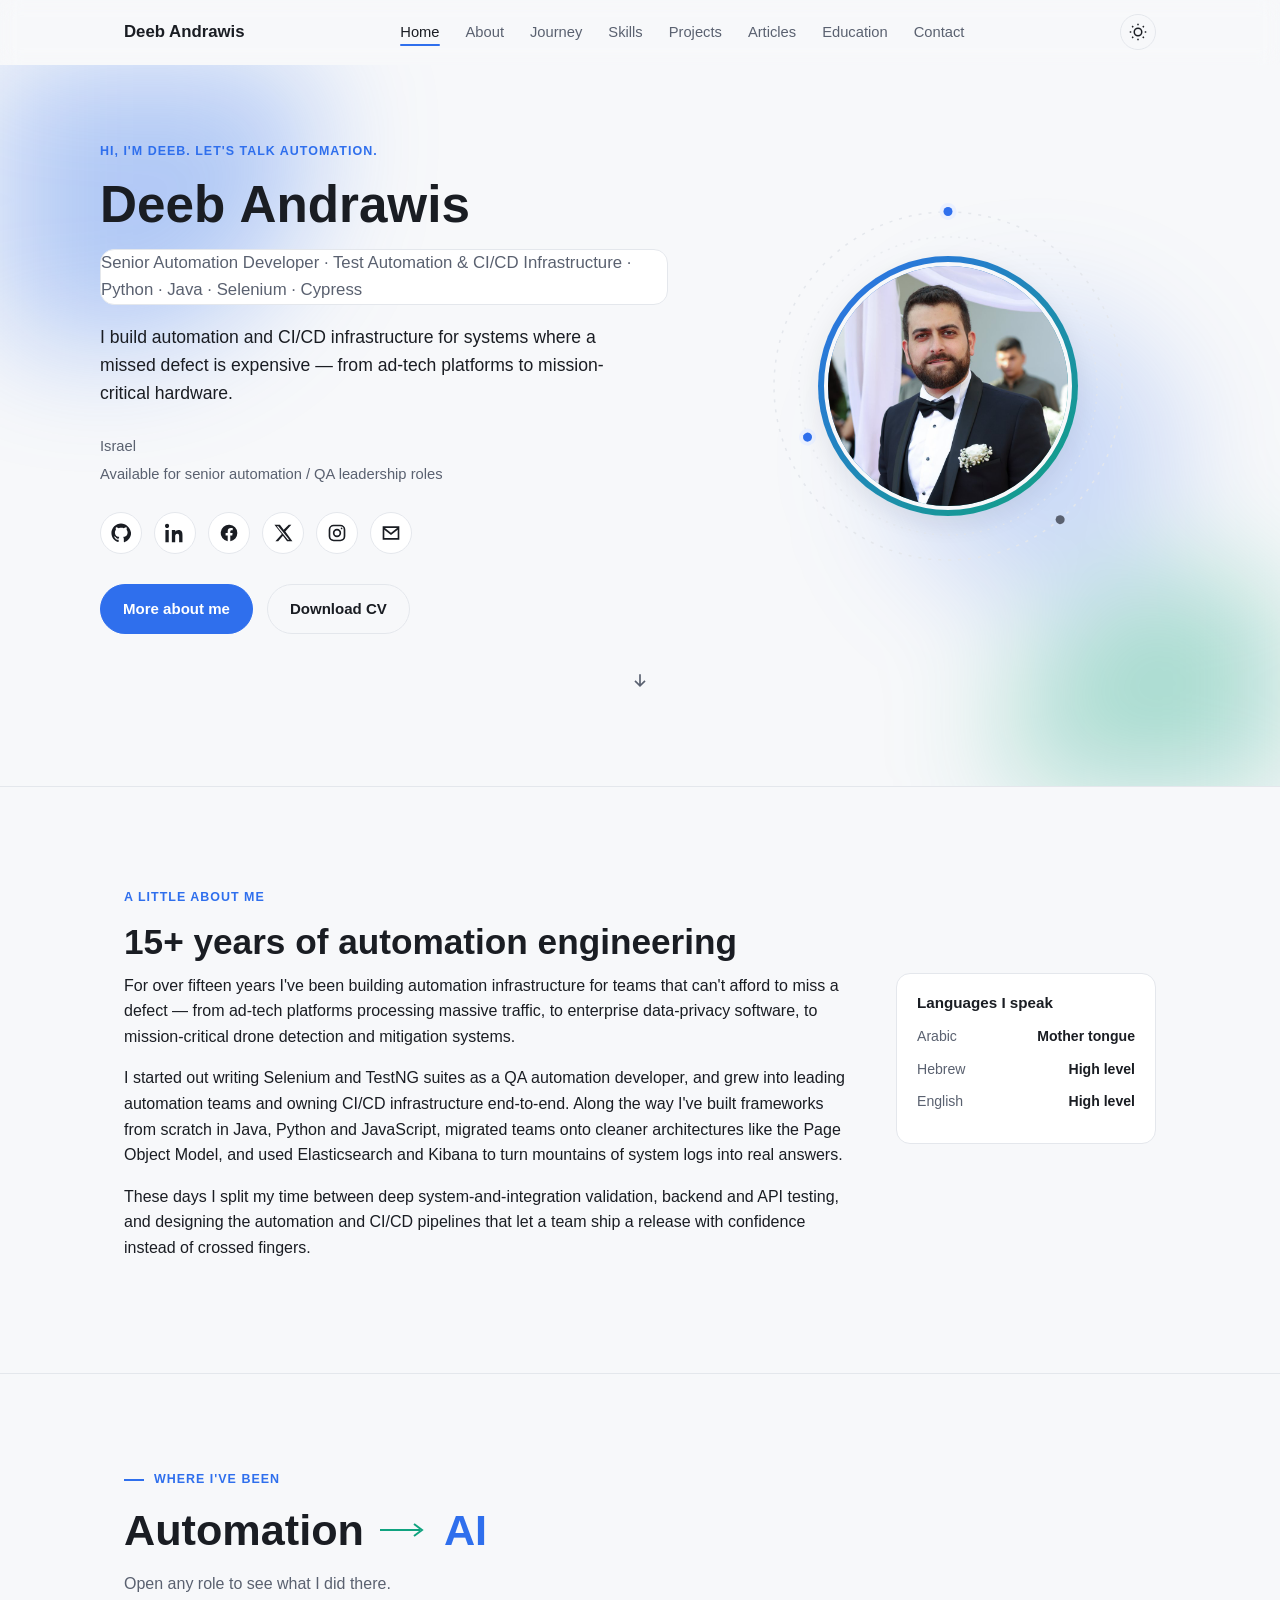
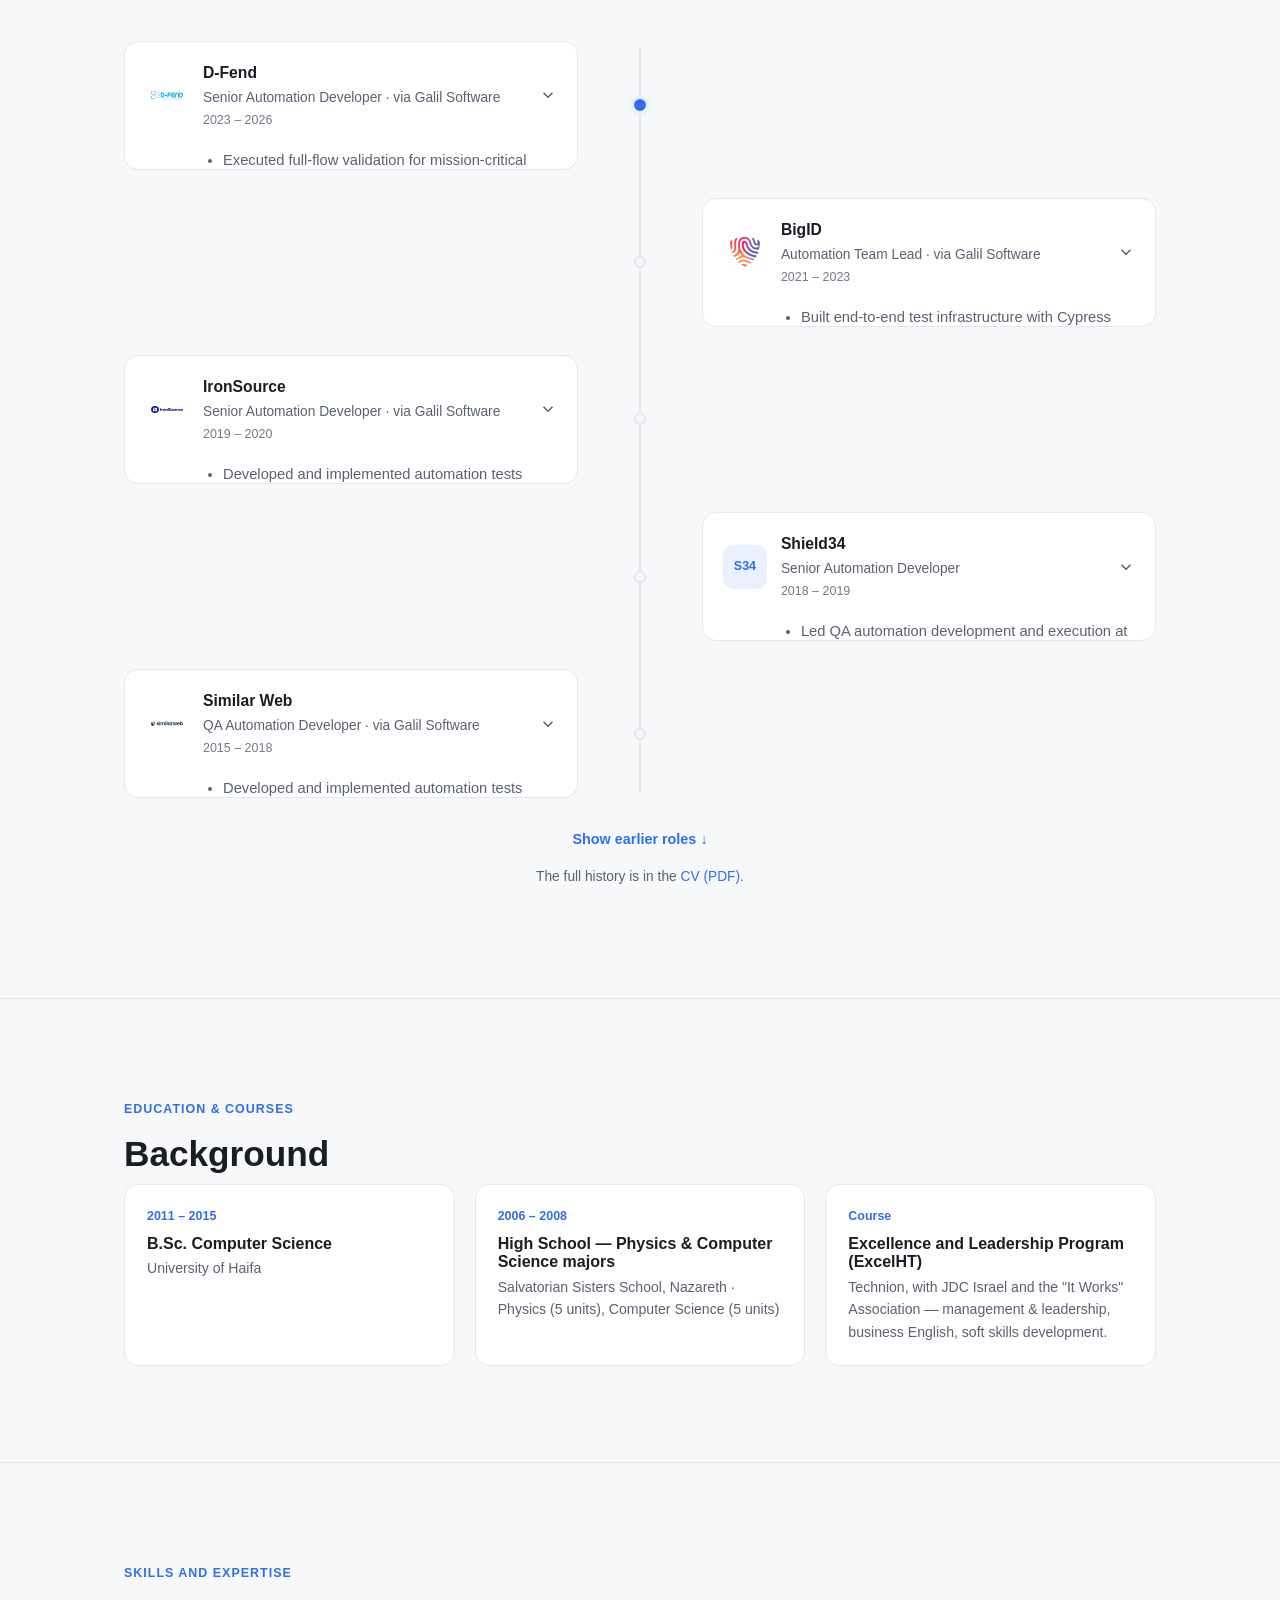
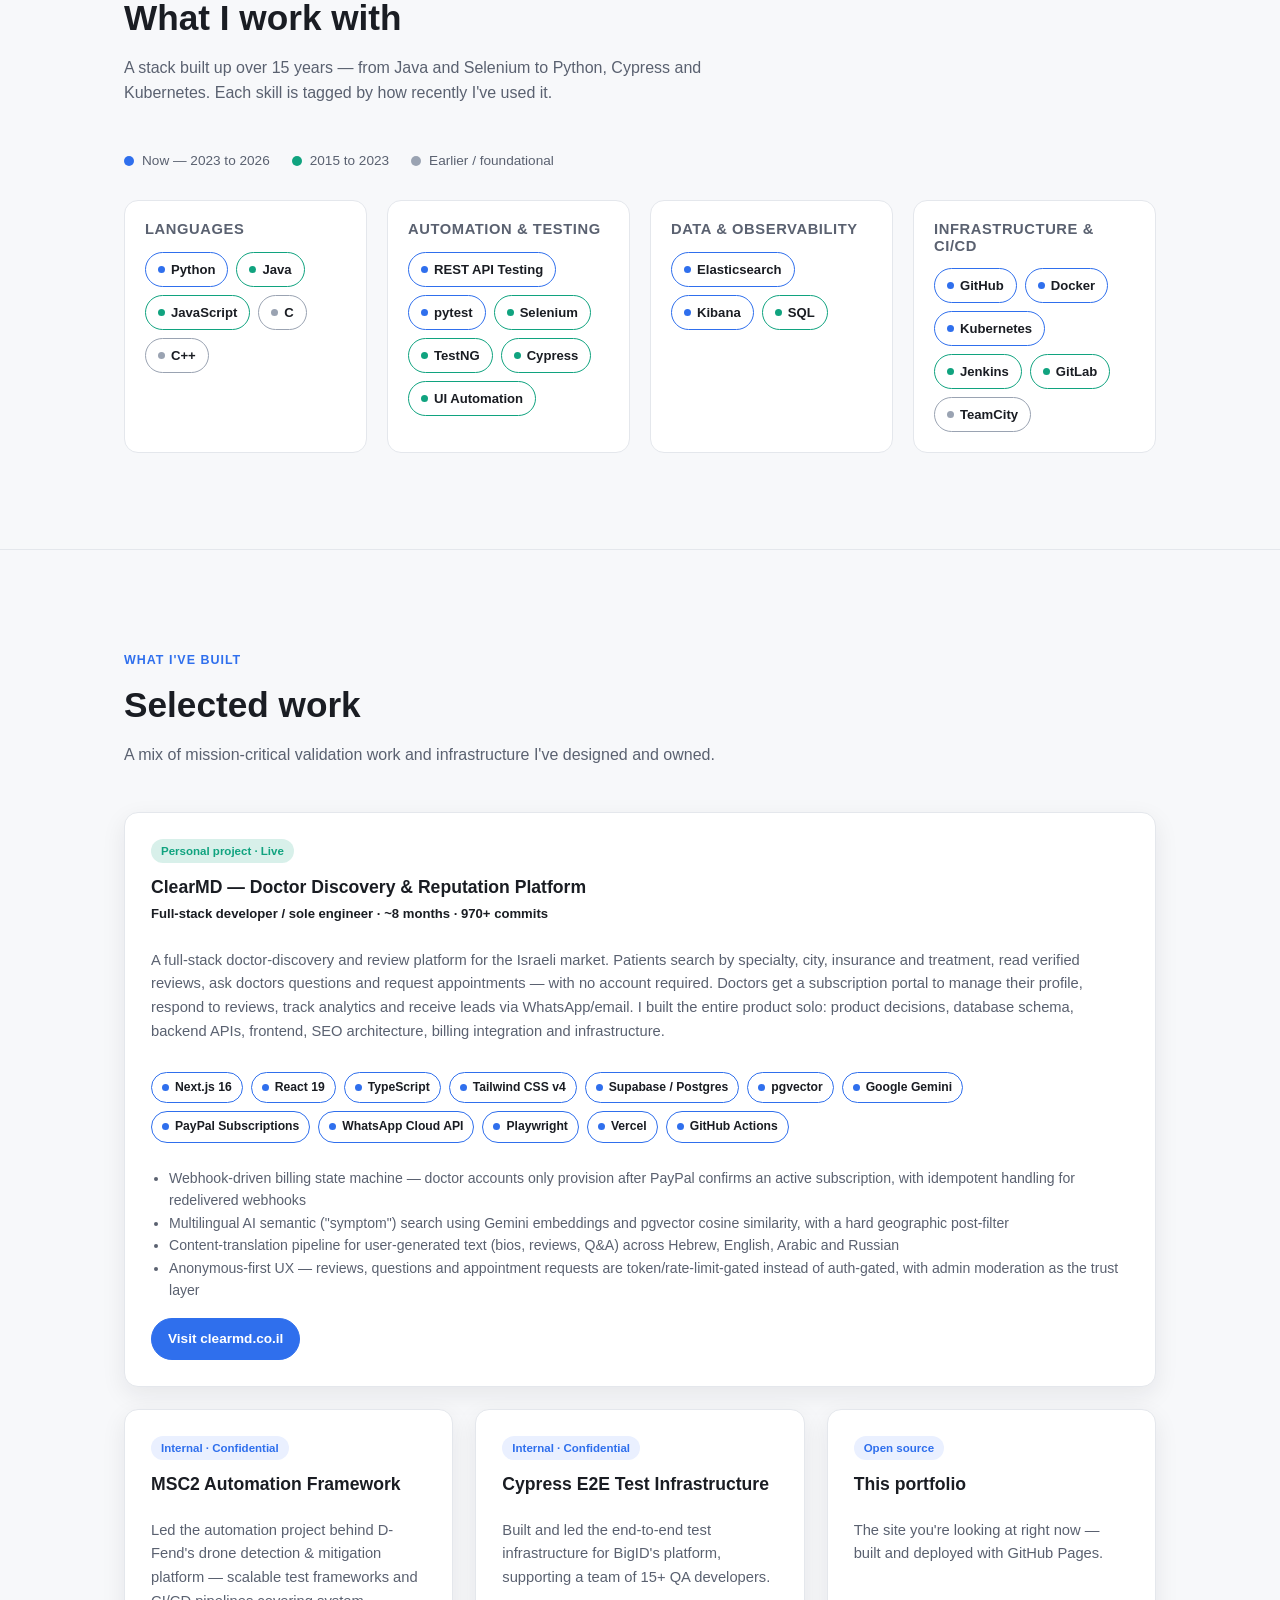
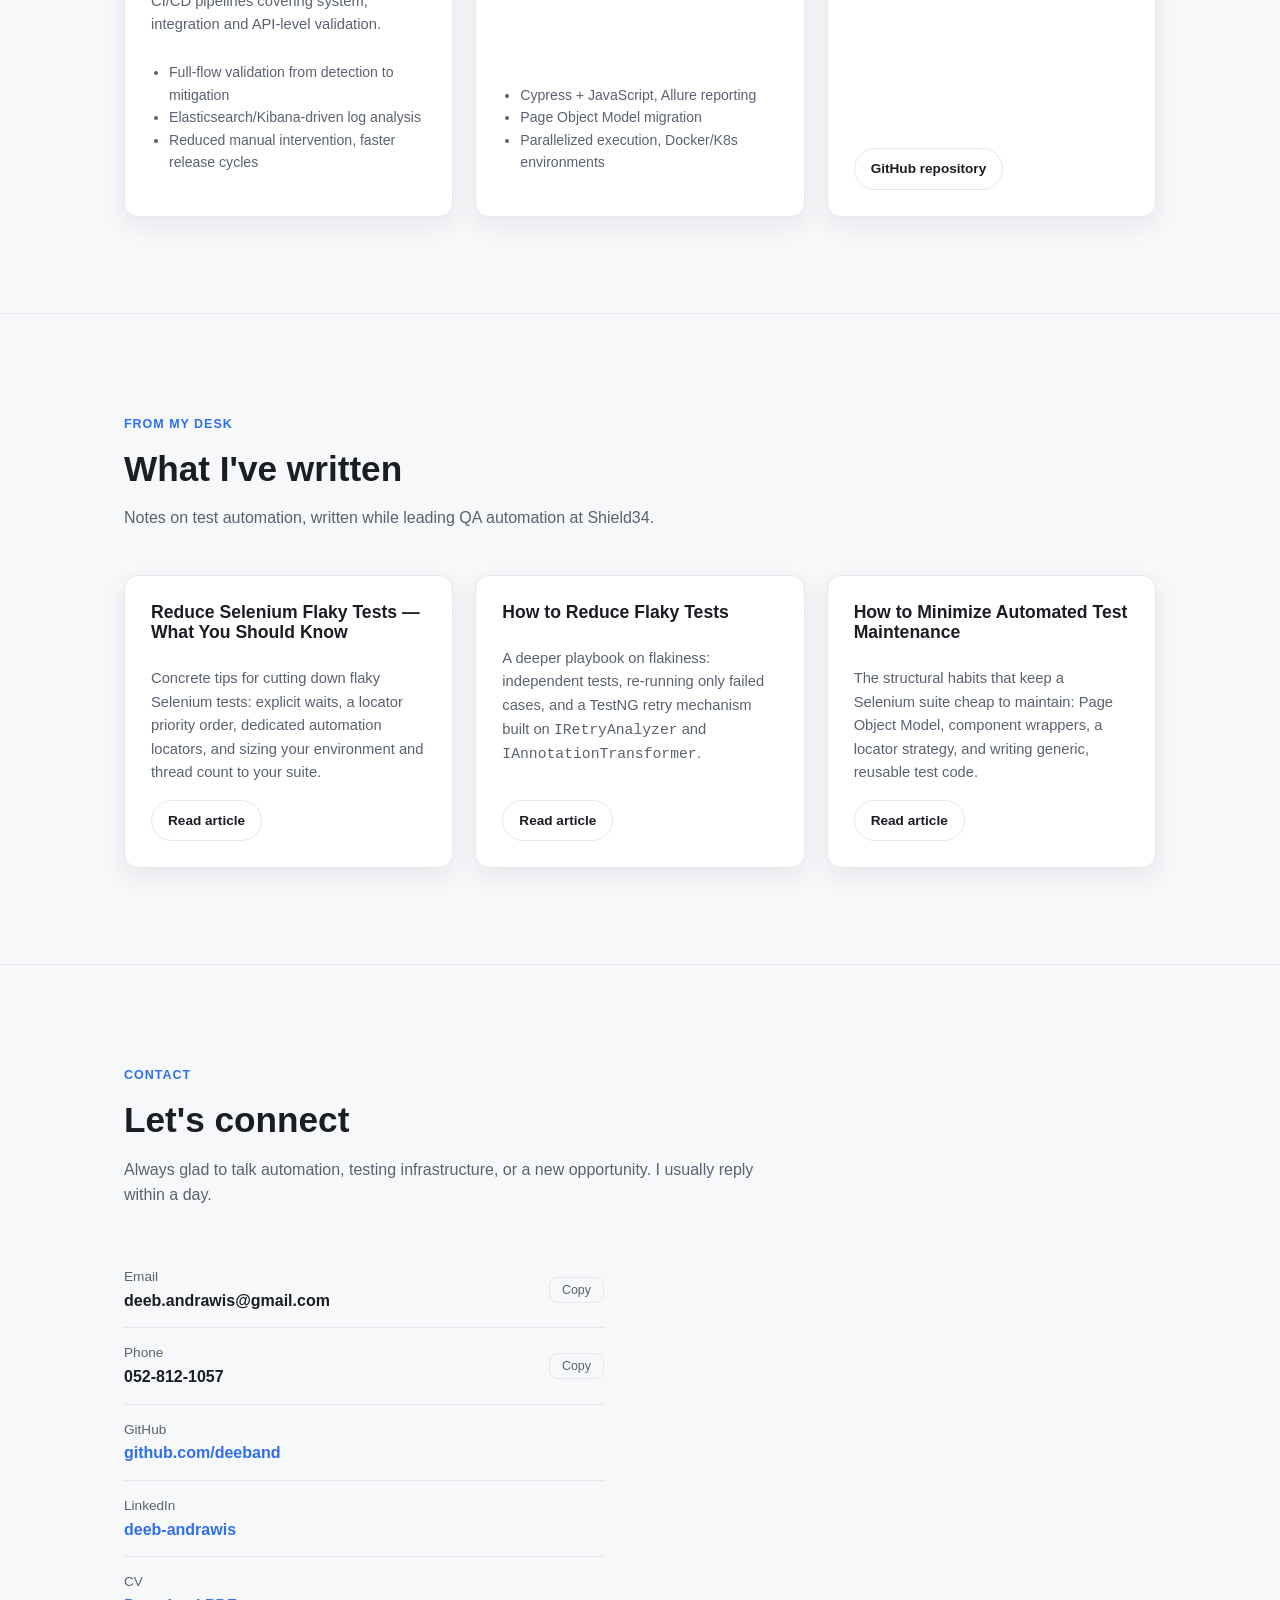
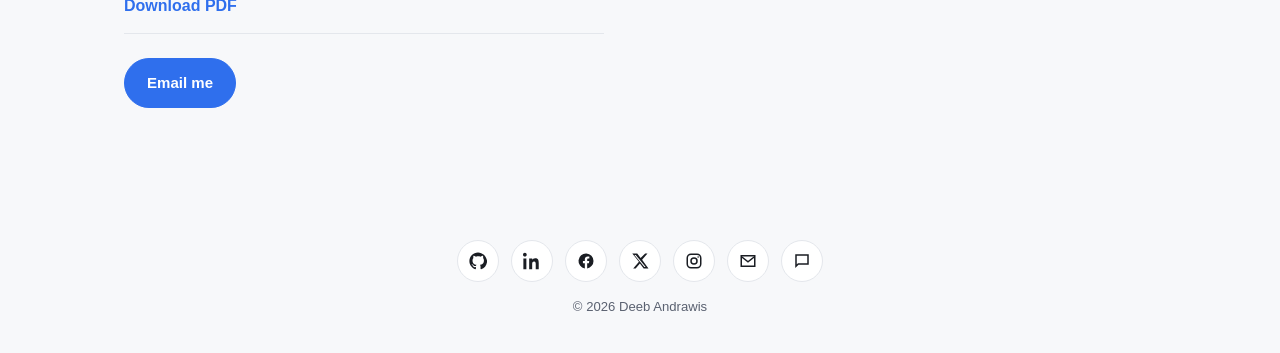
==== commit 6aad453d: "Add company/institution logos to the experience timeline Co-Authored-By: Claude Sonnet 5 <noreply@an" ====
--- a/index.html
+++ b/index.html
@@ -159,7 +159,7 @@
           <div class="tl-slot tl-left">
             <div class="role">
               <div class="role-head">
-                <div class="role-badge">DF</div>
+                <div class="role-badge role-logo"><img src="assets/img/logos/dfend.svg" alt="D-Fend logo" loading="lazy"></div>
                 <div class="role-head-text">
                   <span class="role-company-name">D-Fend</span>
                   <span class="role-title-line">Senior Automation Developer · via Galil Software</span>
@@ -189,7 +189,7 @@
           <div class="tl-slot tl-right">
             <div class="role">
               <div class="role-head">
-                <div class="role-badge">Big</div>
+                <div class="role-badge role-logo"><img src="assets/img/logos/bigid.png" alt="BigID logo" loading="lazy"></div>
                 <div class="role-head-text">
                   <span class="role-company-name">BigID</span>
                   <span class="role-title-line">Automation Team Lead · via Galil Software</span>
@@ -215,7 +215,7 @@
           <div class="tl-slot tl-left">
             <div class="role">
               <div class="role-head">
-                <div class="role-badge">IS</div>
+                <div class="role-badge role-logo"><img src="assets/img/logos/ironsource.svg" alt="ironSource logo" loading="lazy"></div>
                 <div class="role-head-text">
                   <span class="role-company-name">IronSource</span>
                   <span class="role-title-line">Senior Automation Developer · via Galil Software</span>
@@ -265,7 +265,7 @@
           <div class="tl-slot tl-left">
             <div class="role">
               <div class="role-head">
-                <div class="role-badge">SW</div>
+                <div class="role-badge role-logo"><img src="assets/img/logos/similarweb.svg" alt="Similarweb logo" loading="lazy"></div>
                 <div class="role-head-text">
                   <span class="role-company-name">Similar Web</span>
                   <span class="role-title-line">QA Automation Developer · via Galil Software</span>
@@ -294,7 +294,7 @@
           <div class="tl-slot tl-right">
             <div class="role">
               <div class="role-head">
-                <div class="role-badge">UH</div>
+                <div class="role-badge role-logo"><img src="assets/img/logos/haifa.png" alt="University of Haifa logo" loading="lazy"></div>
                 <div class="role-head-text">
                   <span class="role-company-name">University of Haifa</span>
                   <span class="role-title-line">Tutor</span>
--- a/assets/css/styles.css
+++ b/assets/css/styles.css
@@ -517,6 +517,15 @@
   font-size: 0.78rem;
   flex-shrink: 0;
 }
+.role-badge.role-logo {
+  background: #fff;
+  padding: 6px;
+}
+.role-badge.role-logo img {
+  width: 100%;
+  height: 100%;
+  object-fit: contain;
+}
 .role-head-text { display: flex; flex-direction: column; gap: 2px; flex: 1; min-width: 0; }
 .role-company-name { font-weight: 700; font-size: 0.98rem; }
 .role-title-line { color: var(--text-muted); font-size: 0.86rem; }
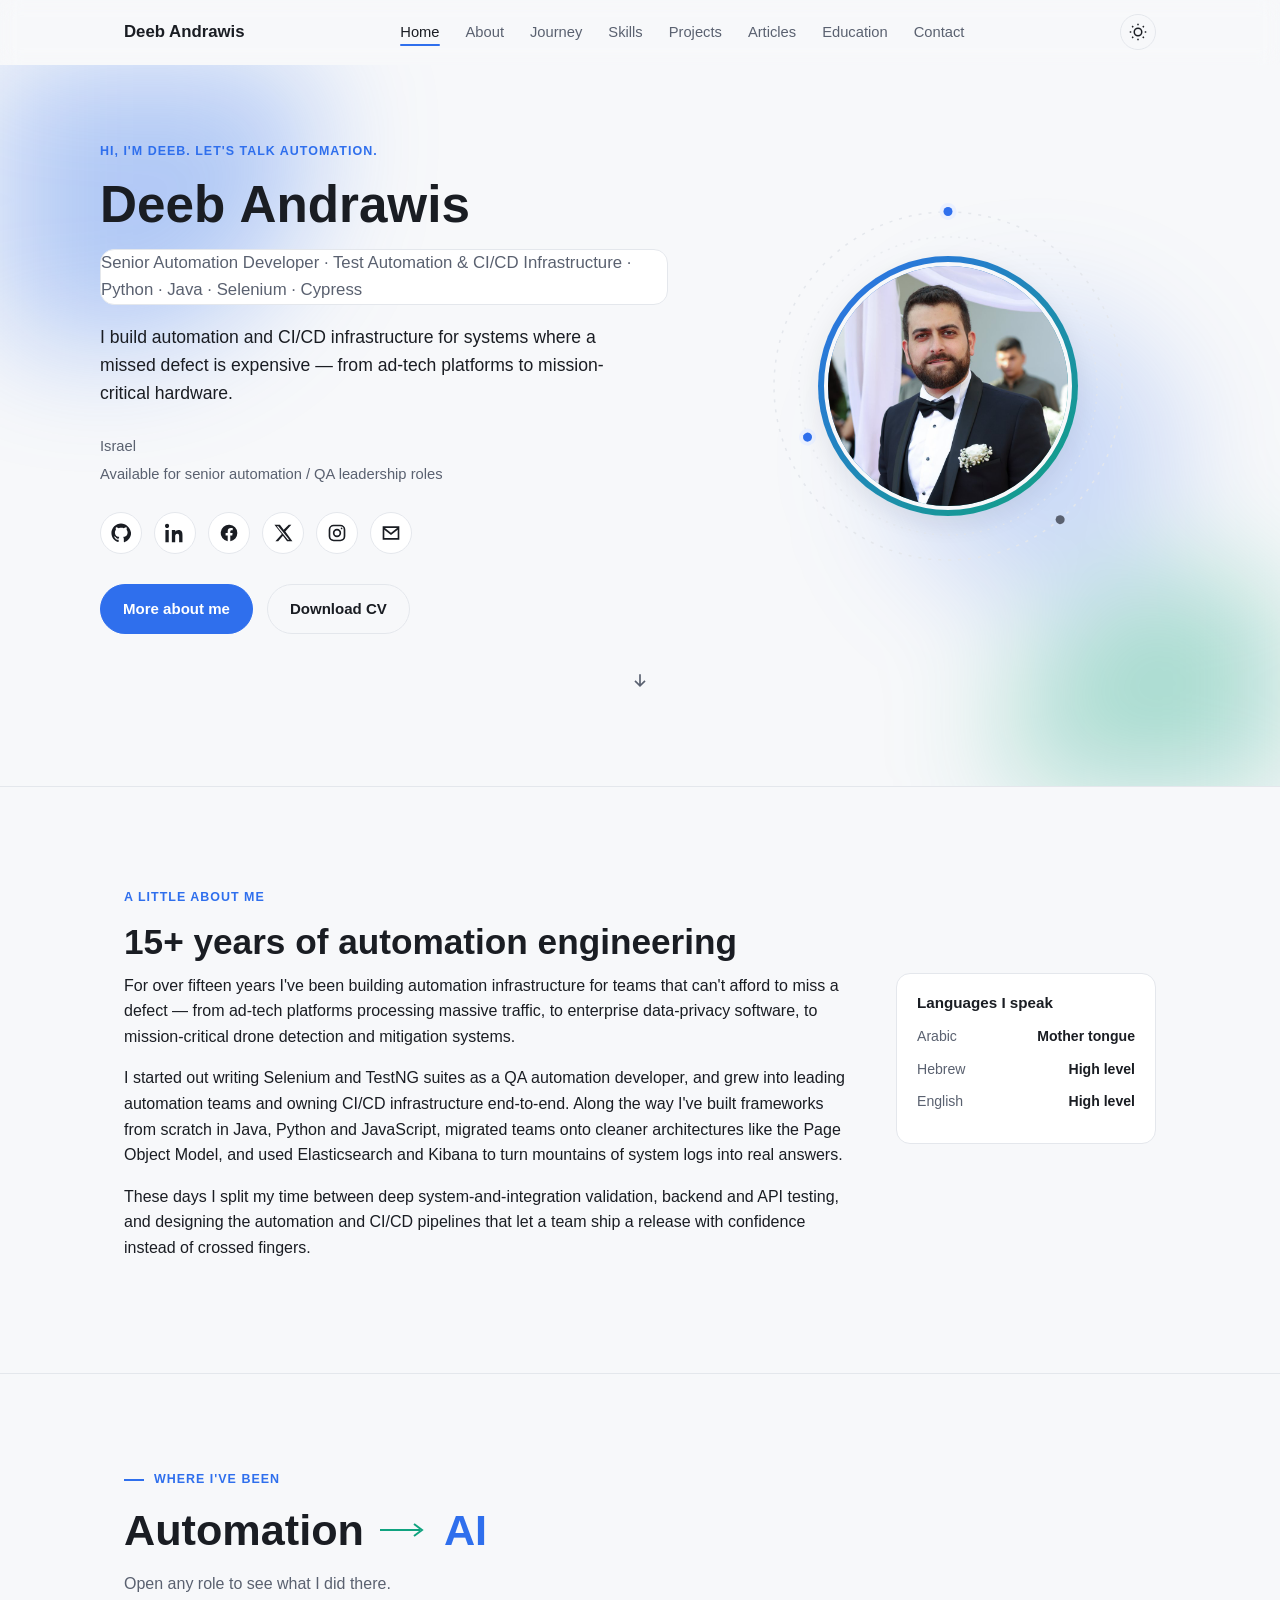
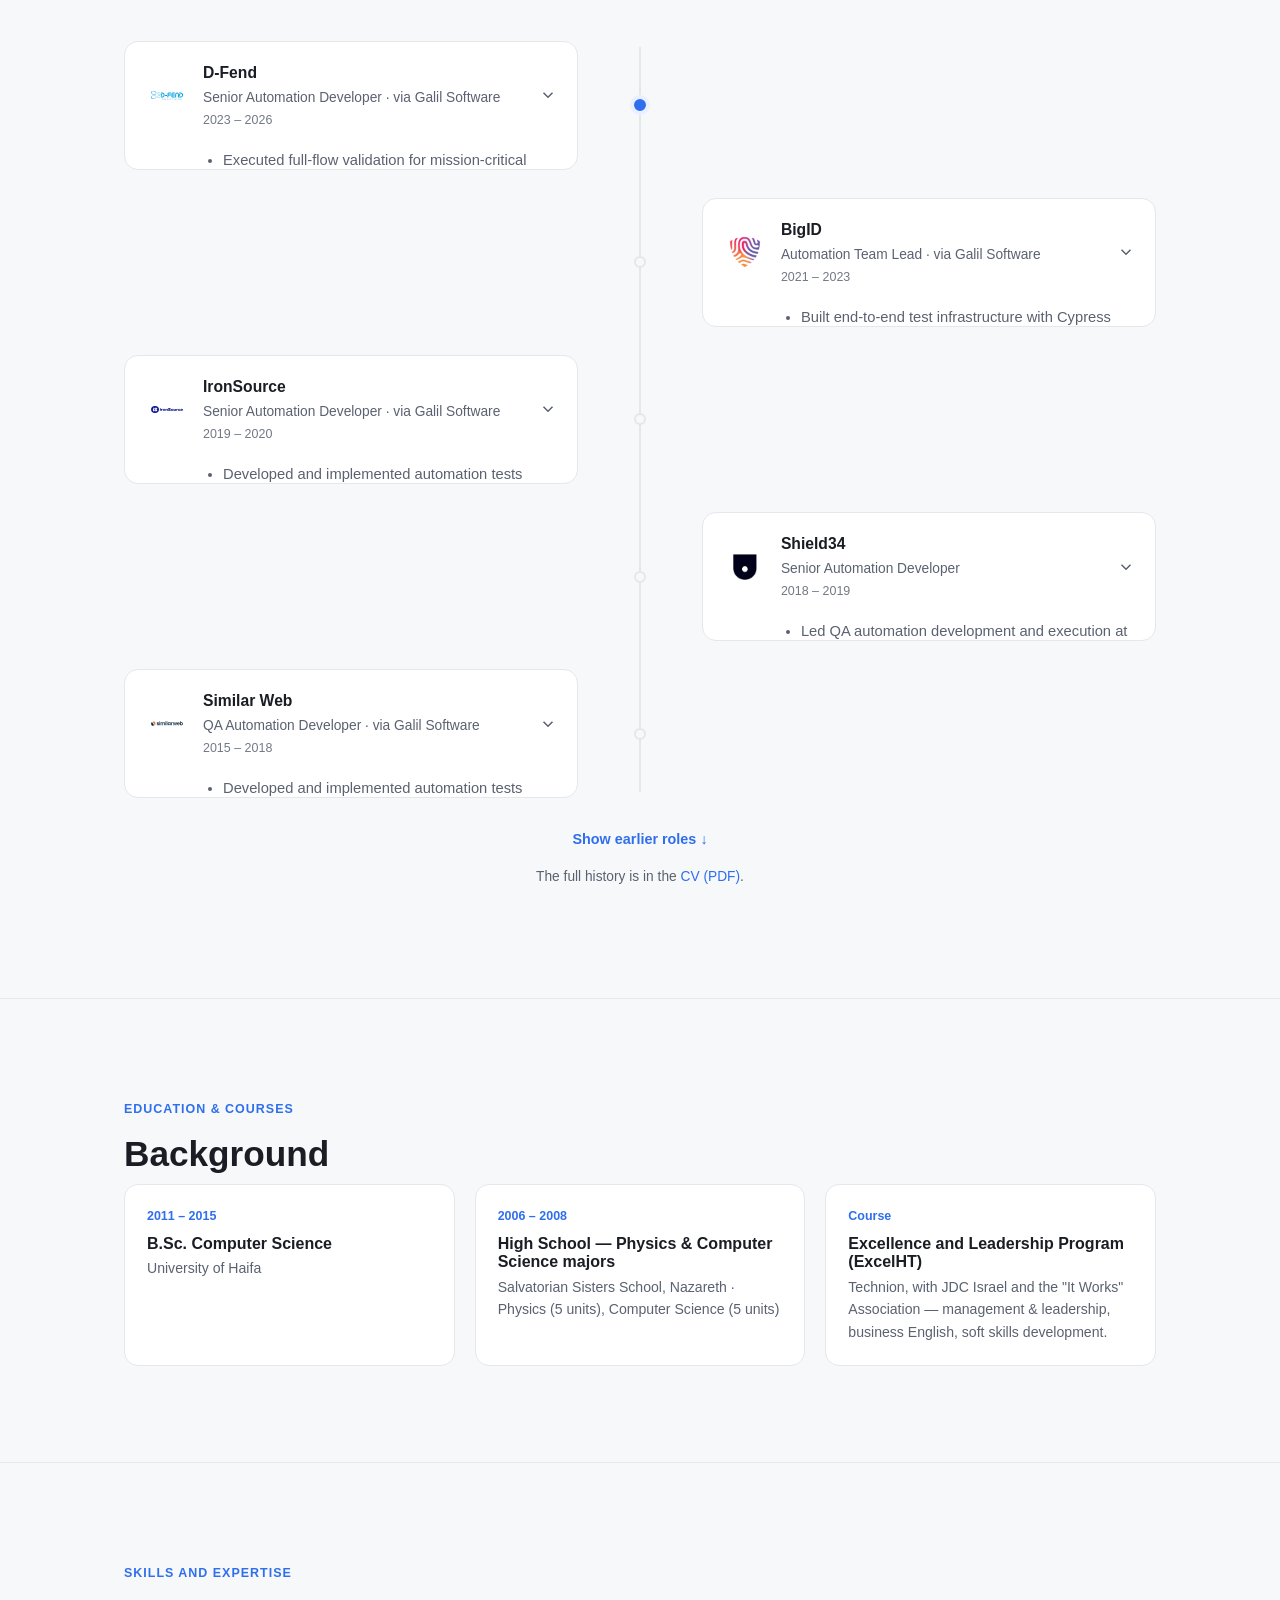
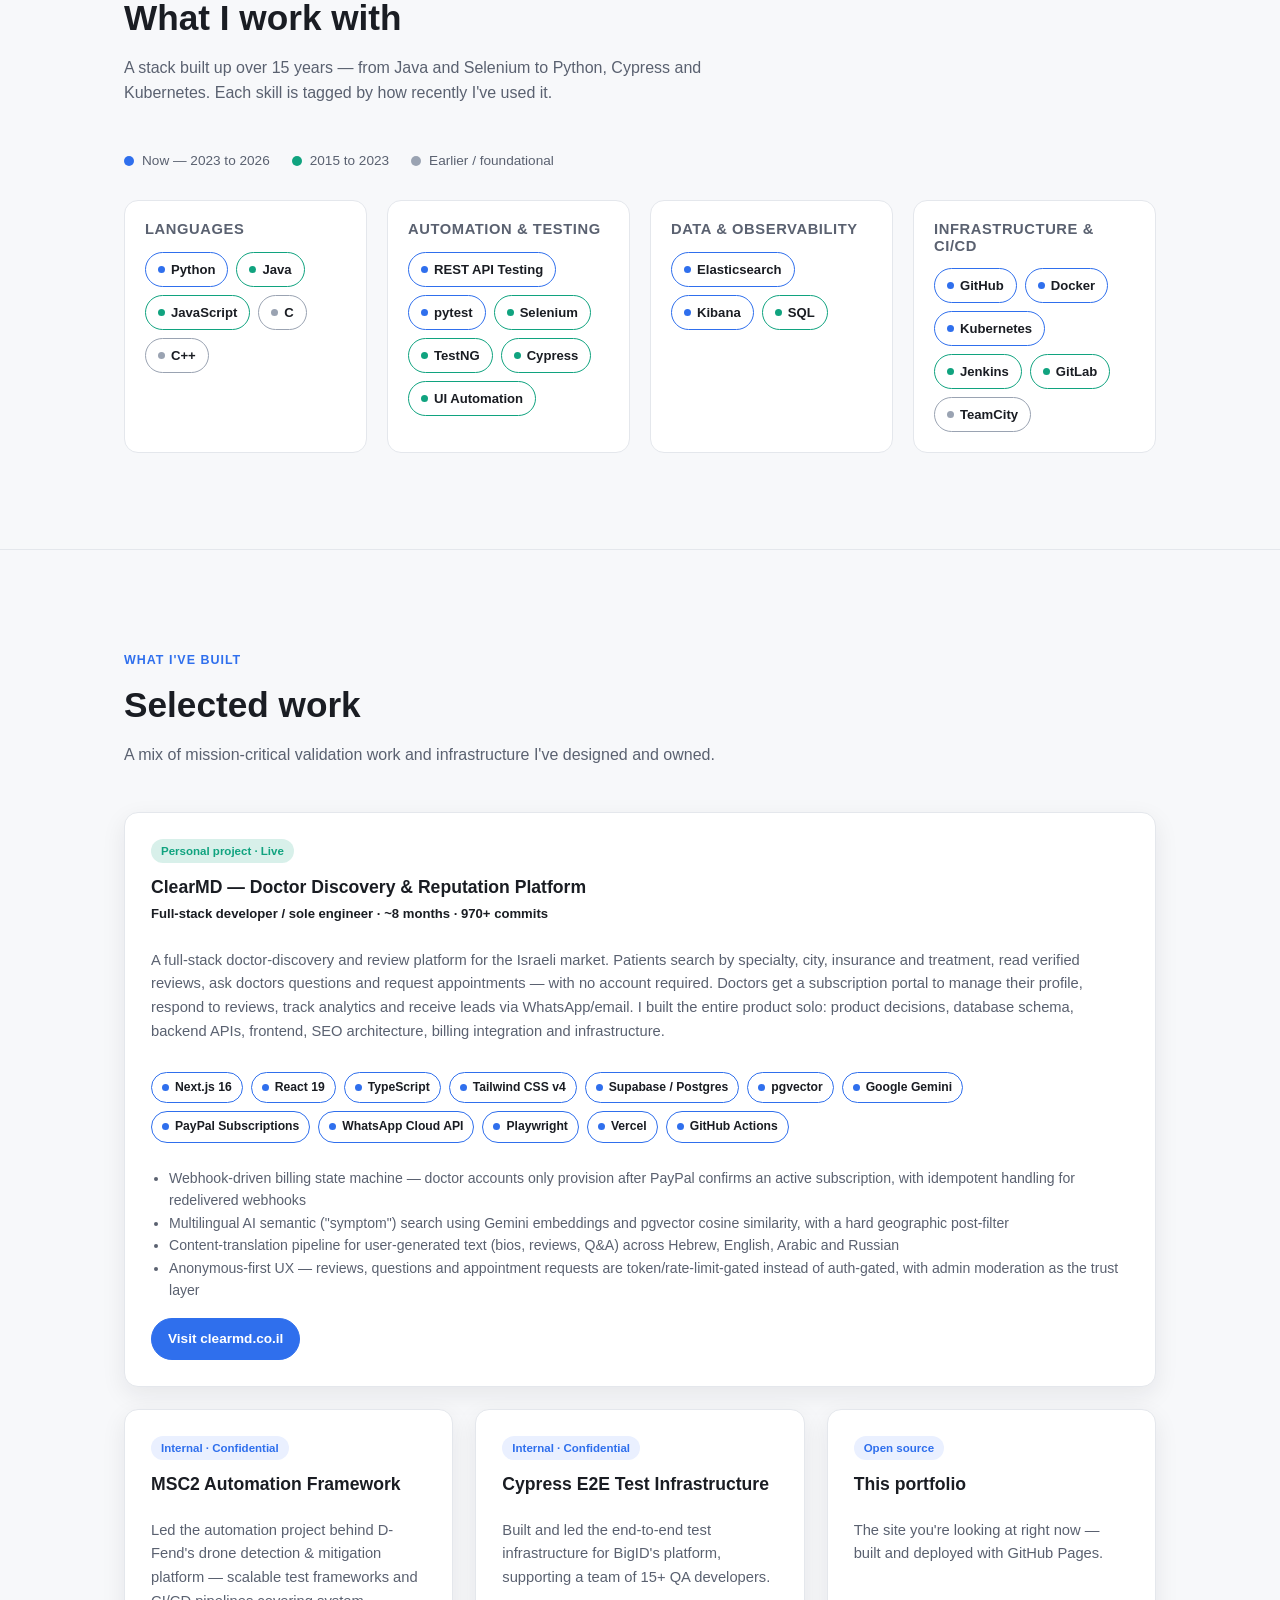
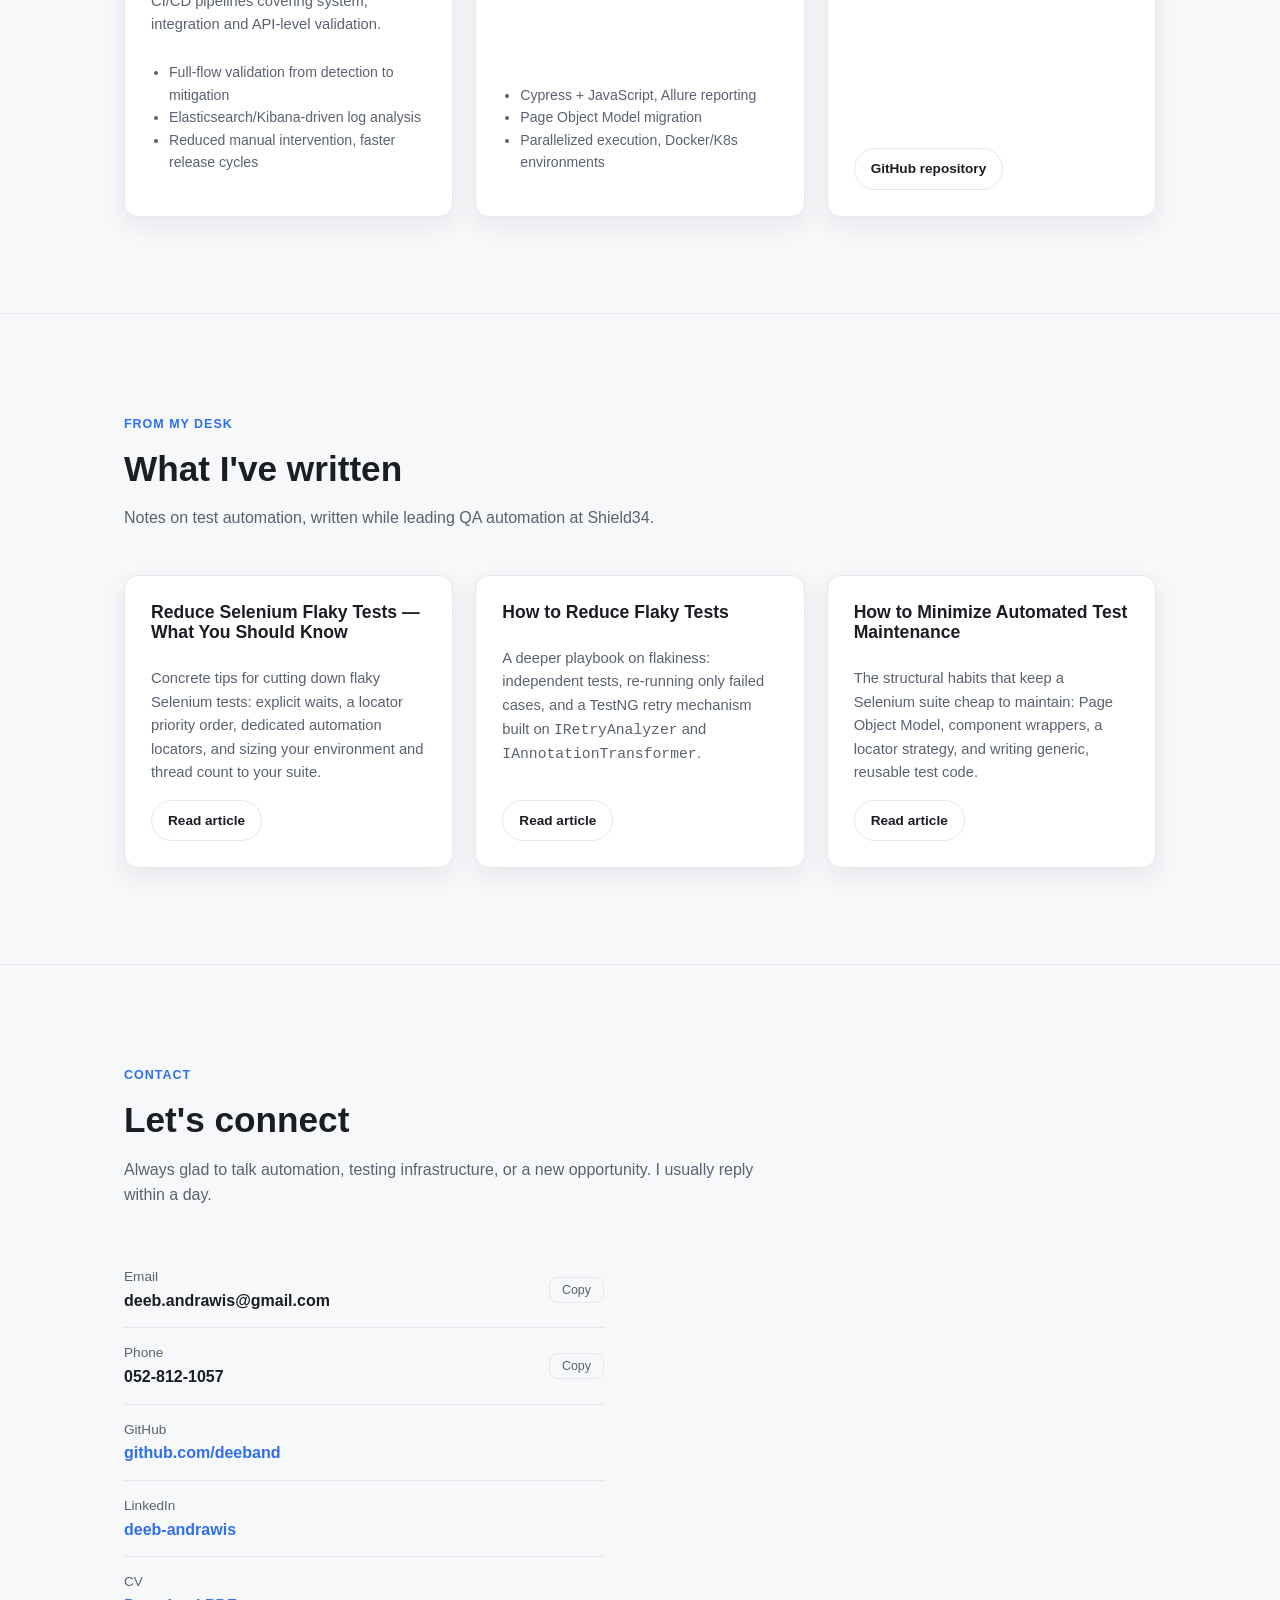
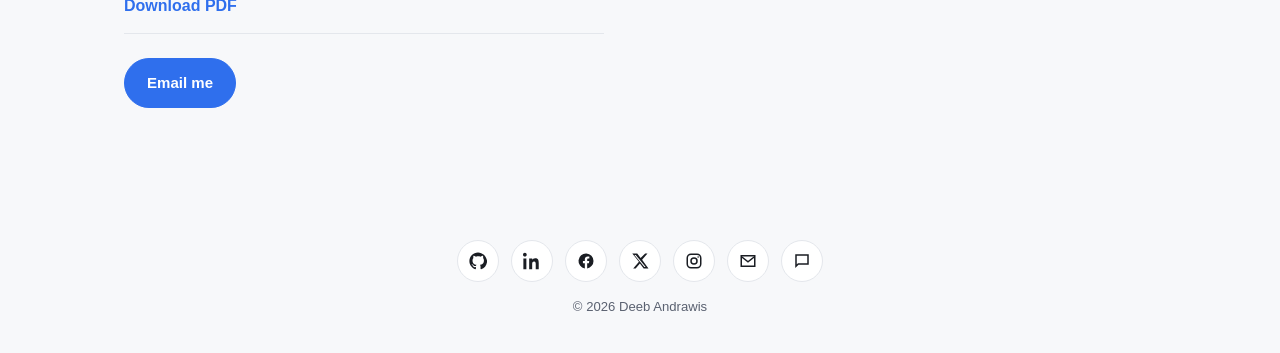
==== commit 57aa2611: "Add Shield34 logo to the experience timeline Co-Authored-By: Claude Sonnet 5 <noreply@anthropic.com>" ====
--- a/index.html
+++ b/index.html
@@ -241,7 +241,7 @@
           <div class="tl-slot tl-right">
             <div class="role">
               <div class="role-head">
-                <div class="role-badge">S34</div>
+                <div class="role-badge role-logo"><img src="assets/img/logos/shield34.png" alt="Shield34 logo" loading="lazy"></div>
                 <div class="role-head-text">
                   <span class="role-company-name">Shield34</span>
                   <span class="role-title-line">Senior Automation Developer</span>
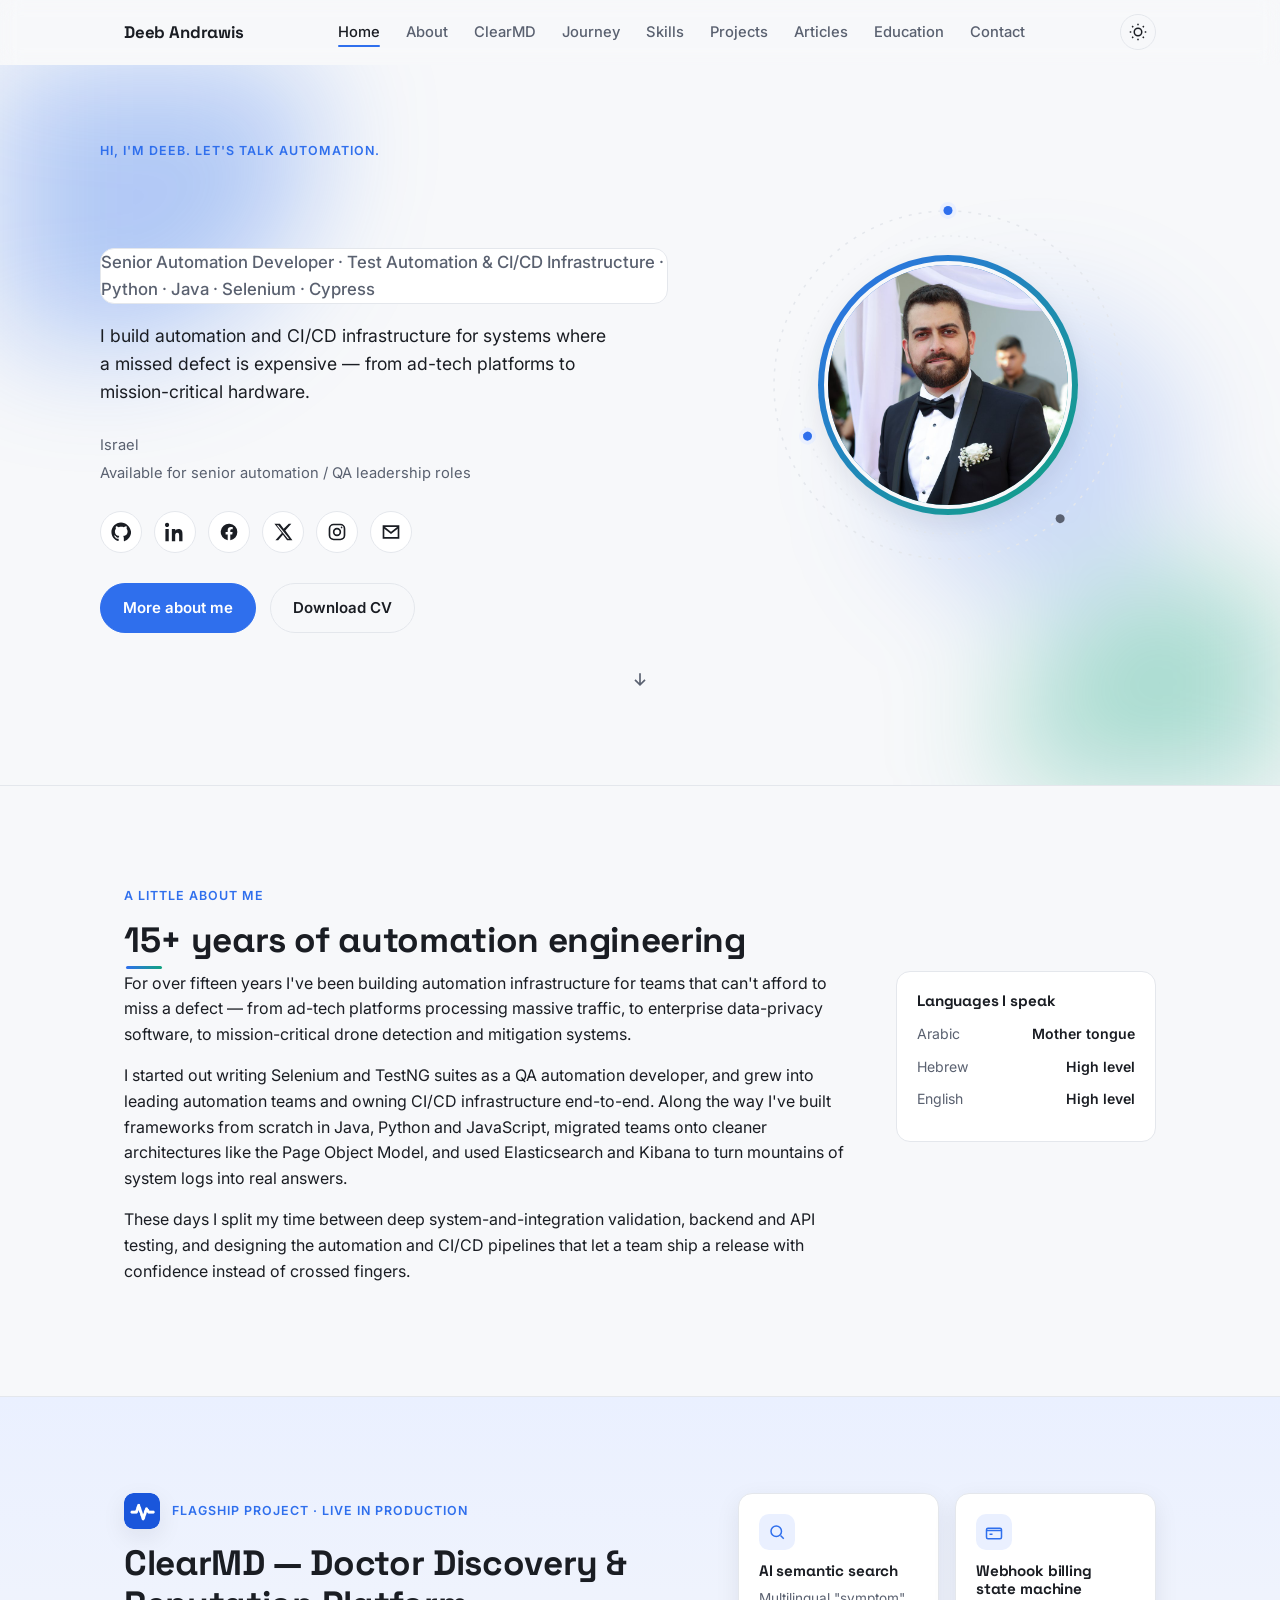
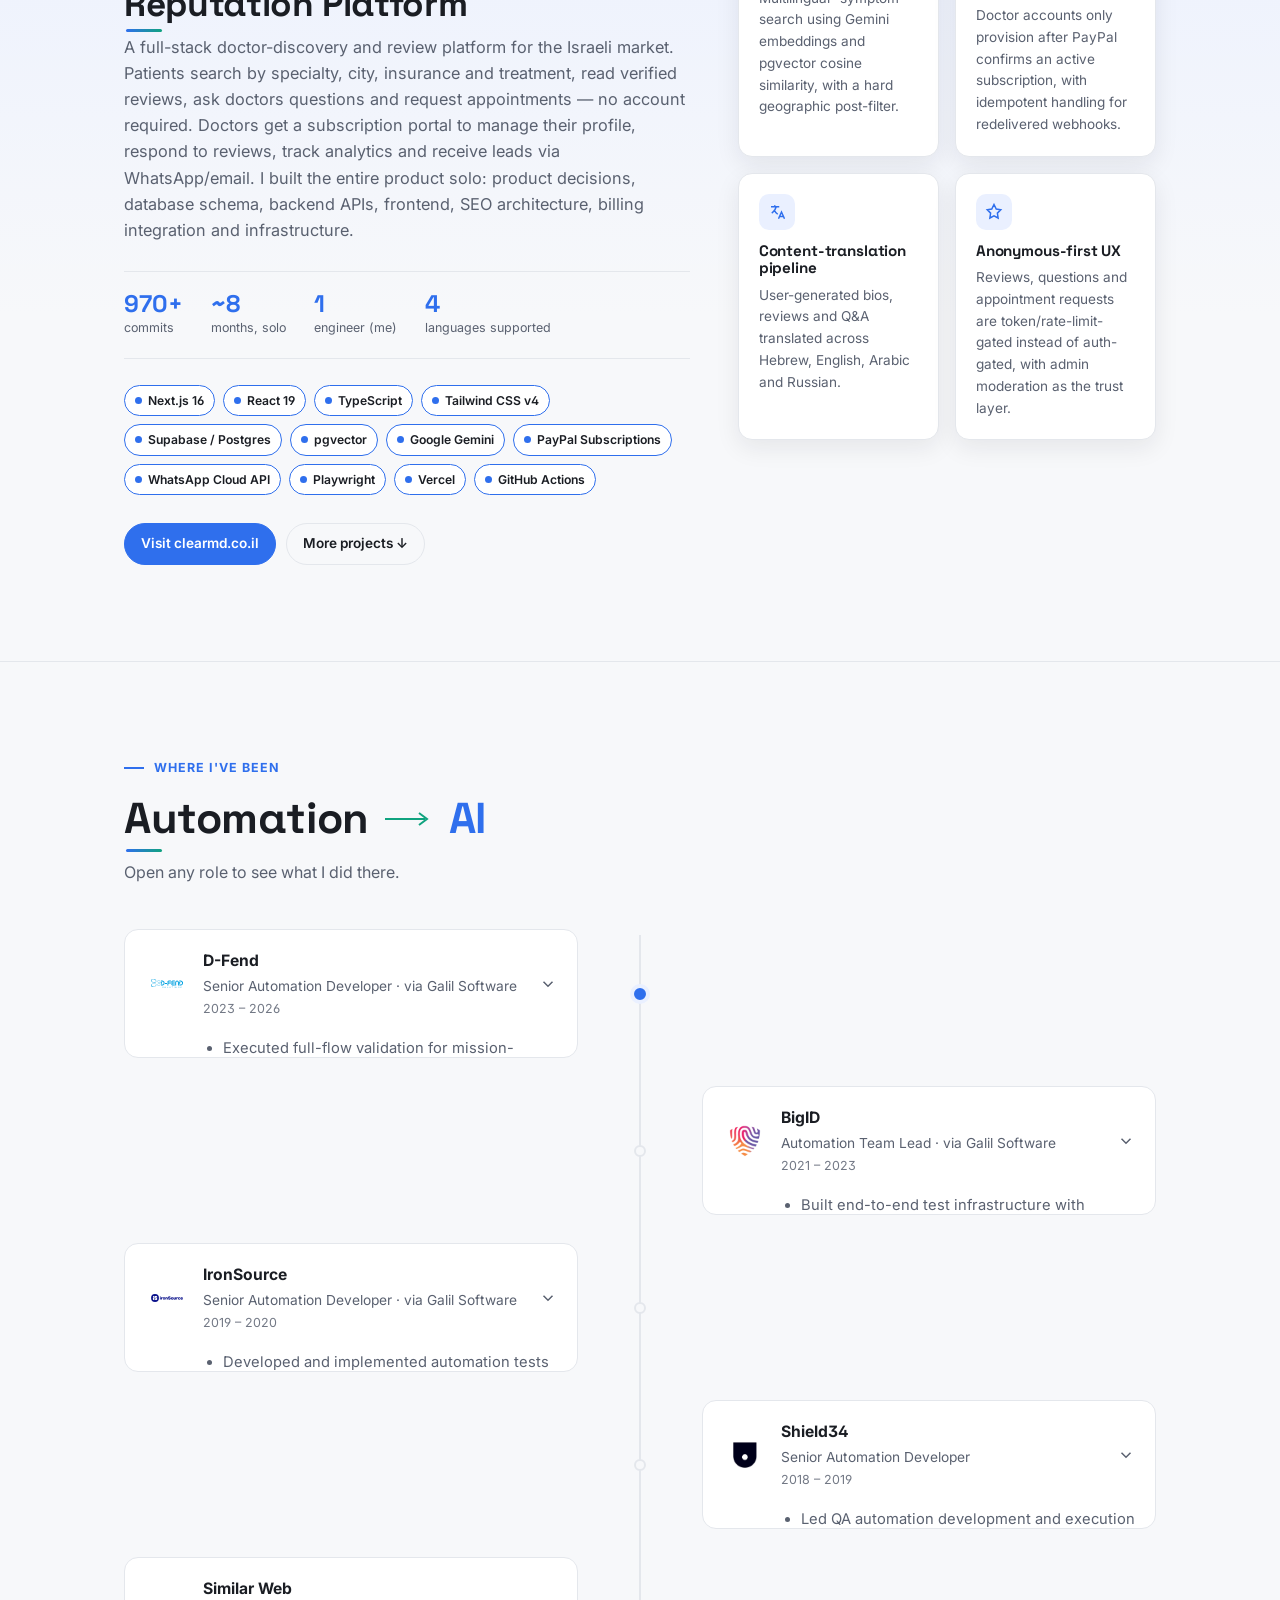
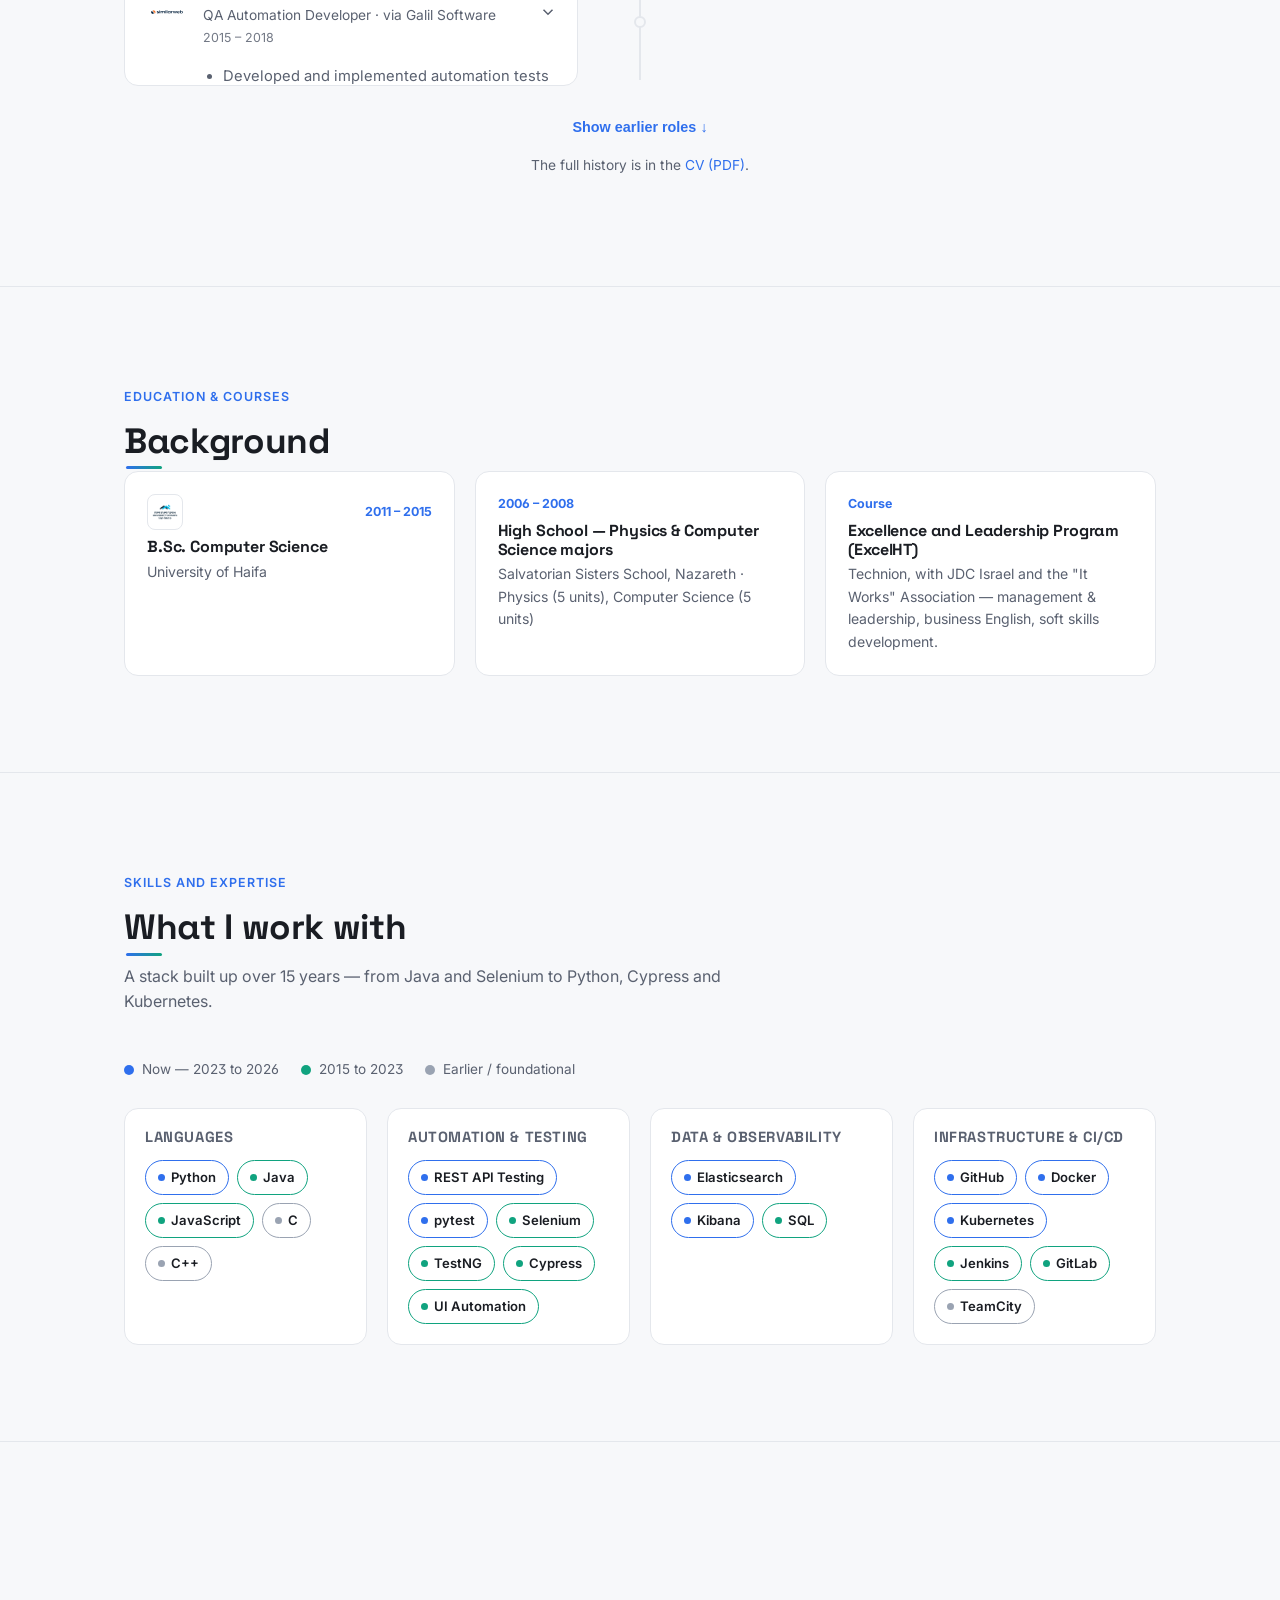
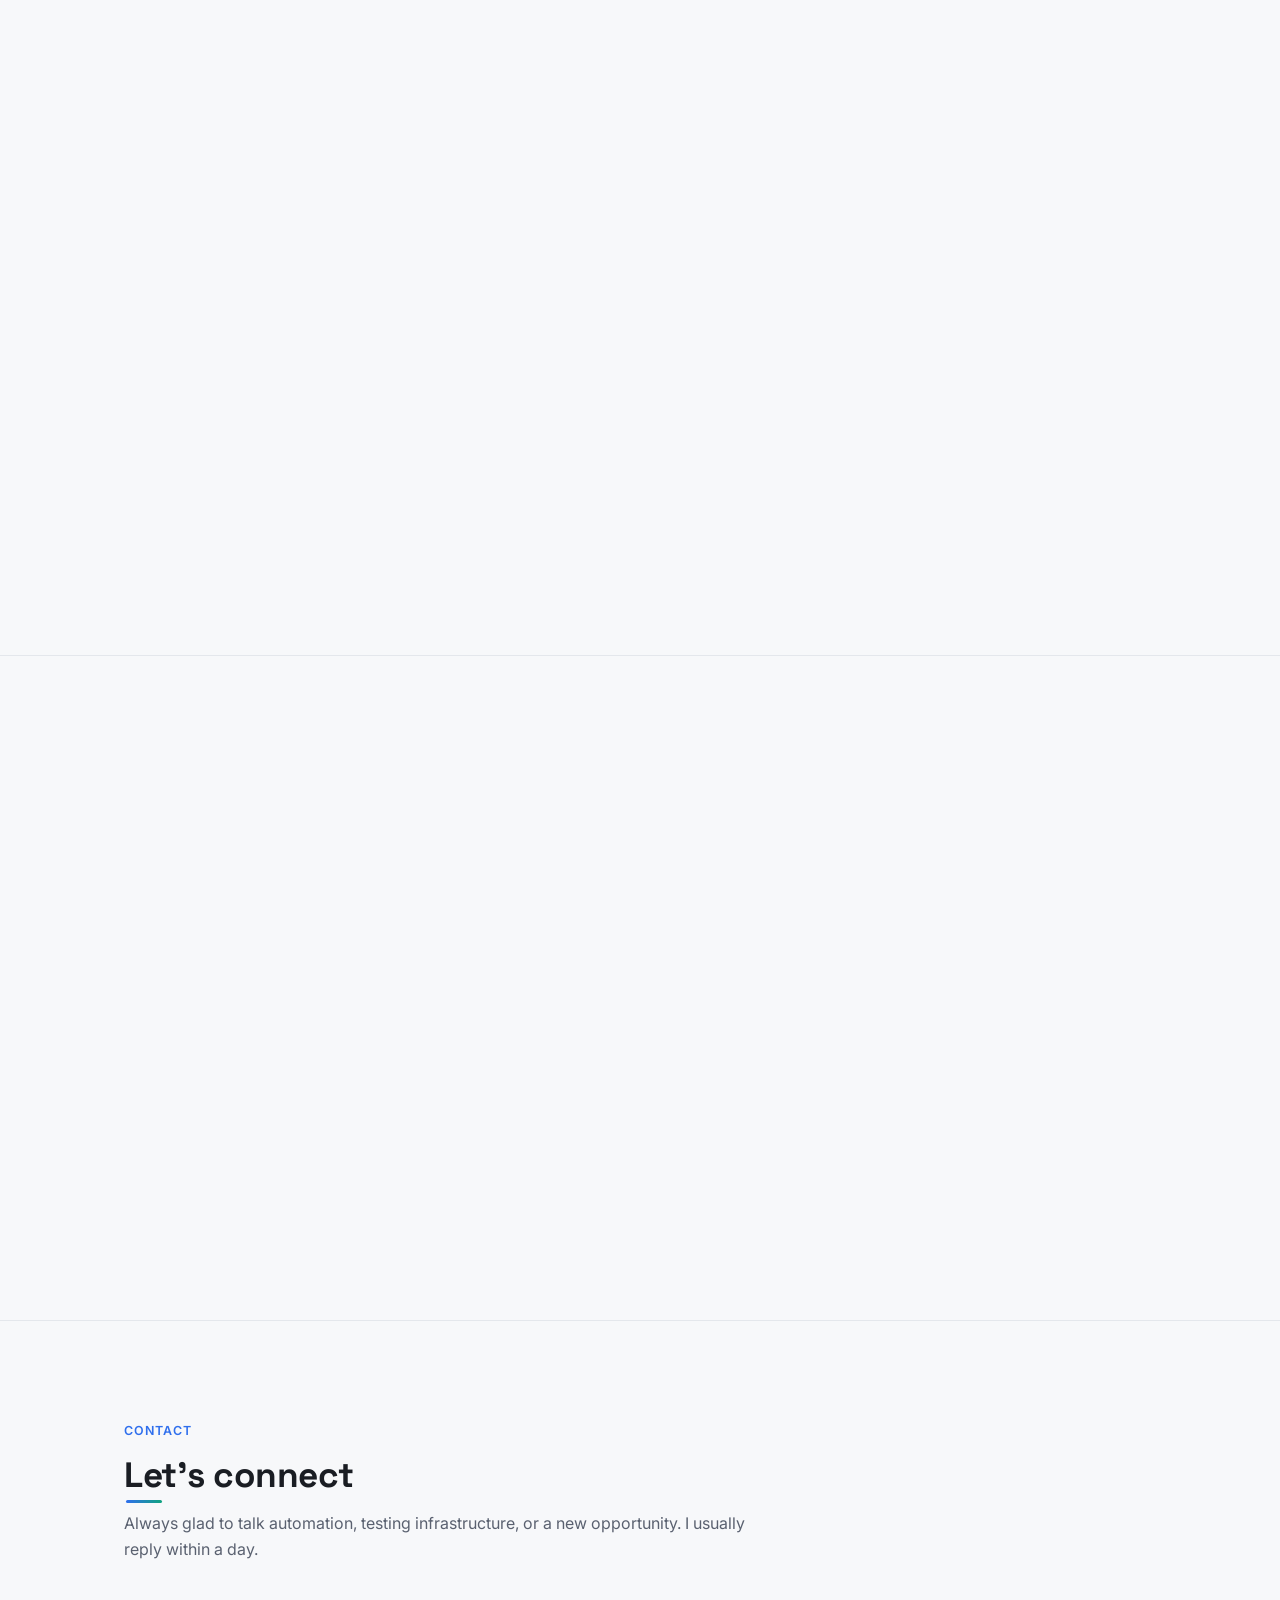
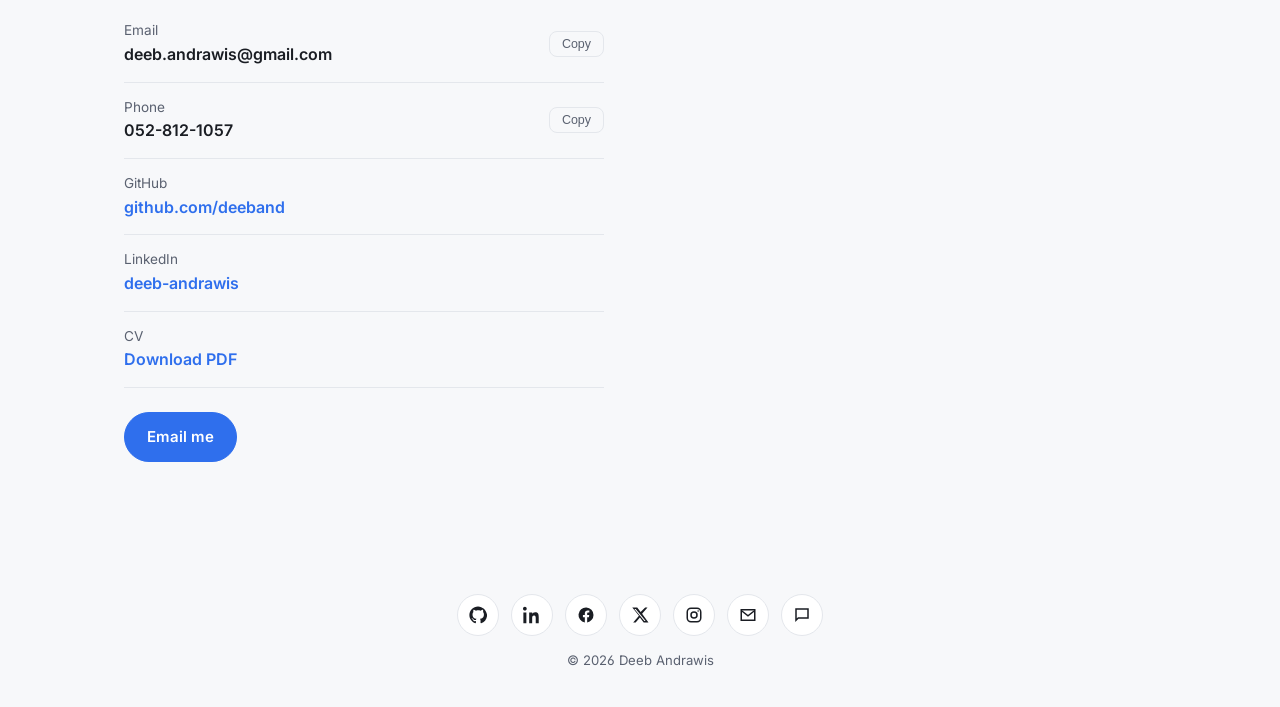
==== commit 3433723e: "optimizations" ====
--- a/index.html
+++ b/index.html
@@ -7,6 +7,9 @@
 <meta name="description" content="Deeb Andrawis, Senior Automation Developer. 15+ years building test automation and CI/CD infrastructure for mission-critical and enterprise software.">
 <meta name="google-site-verification" content="ogLQyf8IyzFojWYJTsNB23Z0my0O2c6j56DiQi85VzY" />
 <link rel="icon" href="data:,">
+<link rel="preconnect" href="https://fonts.googleapis.com">
+<link rel="preconnect" href="https://fonts.gstatic.com" crossorigin>
+<link href="https://fonts.googleapis.com/css2?family=Inter:wght@400;500;600;700;800&family=Space+Grotesk:wght@500;600;700&display=swap" rel="stylesheet">
 <link rel="stylesheet" href="assets/css/styles.css">
 </head>
 <body>
@@ -19,6 +22,7 @@
       <ul>
         <li><a href="#home">Home</a></li>
         <li><a href="#about">About</a></li>
+        <li><a href="#flagship">ClearMD</a></li>
         <li><a href="#journey">Journey</a></li>
         <li><a href="#skills">Skills</a></li>
         <li><a href="#projects">Projects</a></li>
@@ -135,6 +139,80 @@
           <div class="lang-row"><span>Arabic</span><span class="level">Mother tongue</span></div>
           <div class="lang-row"><span>Hebrew</span><span class="level">High level</span></div>
           <div class="lang-row"><span>English</span><span class="level">High level</span></div>
+        </div>
+      </div>
+    </div>
+  </section>
+
+  <!-- FLAGSHIP PROJECT -->
+  <section id="flagship" class="flagship-section">
+    <div class="container">
+      <div class="flagship-grid reveal">
+        <div class="flagship-copy">
+          <div class="flagship-brand">
+            <img src="assets/img/logos/clearmd.png" alt="ClearMD logo" class="flagship-logo" loading="lazy">
+            <span class="eyebrow">Flagship project · Live in production</span>
+          </div>
+          <h2>ClearMD — Doctor Discovery &amp; Reputation Platform</h2>
+          <p class="pitch">A full-stack doctor-discovery and review platform for the Israeli market. Patients search by specialty, city, insurance and treatment, read verified reviews, ask doctors questions and request appointments — no account required. Doctors get a subscription portal to manage their profile, respond to reviews, track analytics and receive leads via WhatsApp/email. I built the entire product solo: product decisions, database schema, backend APIs, frontend, SEO architecture, billing integration and infrastructure.</p>
+
+          <div class="flagship-stats">
+            <div class="stat"><span class="stat-num">970+</span><span class="stat-label">commits</span></div>
+            <div class="stat"><span class="stat-num">~8</span><span class="stat-label">months, solo</span></div>
+            <div class="stat"><span class="stat-num">1</span><span class="stat-label">engineer (me)</span></div>
+            <div class="stat"><span class="stat-num">4</span><span class="stat-label">languages supported</span></div>
+          </div>
+
+          <div class="chip-row tech-chip-row">
+            <span class="chip" data-tier="now">Next.js 16</span>
+            <span class="chip" data-tier="now">React 19</span>
+            <span class="chip" data-tier="now">TypeScript</span>
+            <span class="chip" data-tier="now">Tailwind CSS v4</span>
+            <span class="chip" data-tier="now">Supabase / Postgres</span>
+            <span class="chip" data-tier="now">pgvector</span>
+            <span class="chip" data-tier="now">Google Gemini</span>
+            <span class="chip" data-tier="now">PayPal Subscriptions</span>
+            <span class="chip" data-tier="now">WhatsApp Cloud API</span>
+            <span class="chip" data-tier="now">Playwright</span>
+            <span class="chip" data-tier="now">Vercel</span>
+            <span class="chip" data-tier="now">GitHub Actions</span>
+          </div>
+
+          <div class="project-links">
+            <a class="btn btn-primary" href="https://clearmd.co.il" target="_blank" rel="noopener">Visit clearmd.co.il</a>
+            <a class="btn btn-ghost" href="#projects">More projects ↓</a>
+          </div>
+        </div>
+
+        <div class="flagship-highlights">
+          <div class="highlight-card">
+            <span class="highlight-icon" aria-hidden="true">
+              <svg width="18" height="18" viewBox="0 0 24 24" fill="none" stroke="currentColor" stroke-width="2"><circle cx="11" cy="11" r="7"></circle><path d="M21 21l-4.3-4.3"></path></svg>
+            </span>
+            <h3>AI semantic search</h3>
+            <p>Multilingual "symptom" search using Gemini embeddings and pgvector cosine similarity, with a hard geographic post-filter.</p>
+          </div>
+          <div class="highlight-card">
+            <span class="highlight-icon" aria-hidden="true">
+              <svg width="18" height="18" viewBox="0 0 24 24" fill="none" stroke="currentColor" stroke-width="2"><rect x="2" y="7" width="20" height="14" rx="2"></rect><path d="M2 10h20"></path><path d="M6 15h4"></path></svg>
+            </span>
+            <h3>Webhook billing state machine</h3>
+            <p>Doctor accounts only provision after PayPal confirms an active subscription, with idempotent handling for redelivered webhooks.</p>
+          </div>
+          <div class="highlight-card">
+            <span class="highlight-icon" aria-hidden="true">
+              <svg width="18" height="18" viewBox="0 0 24 24" fill="none" stroke="currentColor" stroke-width="2"><path d="M4 5h11M9 3v2M11 5c-1 4-3.3 6.8-6 8.5M8 9c1.2 2.5 3 4.5 5 6"></path><path d="M14 21l4-9 4 9M15.3 18h5.4"></path></svg>
+            </span>
+            <h3>Content-translation pipeline</h3>
+            <p>User-generated bios, reviews and Q&amp;A translated across Hebrew, English, Arabic and Russian.</p>
+          </div>
+          <div class="highlight-card">
+            <span class="highlight-icon" aria-hidden="true">
+              <svg width="18" height="18" viewBox="0 0 24 24" fill="none" stroke="currentColor" stroke-width="2"><path d="M12 2l3 6 6 1-4.5 4.5L17.5 20 12 17l-5.5 3 1-6.5L3 9l6-1z"></path></svg>
+            </span>
+            <h3>Anonymous-first UX</h3>
+            <p>Reviews, questions and appointment requests are token/rate-limit-gated instead of auth-gated, with admin moderation as the trust layer.</p>
+          </div>
         </div>
       </div>
     </div>
@@ -353,7 +431,10 @@
       <h2>Background</h2>
       <div class="edu-grid">
         <div class="edu-card">
-          <div class="edu-dates">2011 – 2015</div>
+          <div class="edu-card-head">
+            <img src="assets/img/logos/haifa.png" alt="University of Haifa logo" class="edu-logo" loading="lazy">
+            <div class="edu-dates">2011 – 2015</div>
+          </div>
           <h3>B.Sc. Computer Science</h3>
           <p>University of Haifa</p>
         </div>
@@ -376,7 +457,7 @@
     <div class="container reveal">
       <span class="eyebrow">Skills and expertise</span>
       <h2>What I work with</h2>
-      <p class="section-sub">A stack built up over 15 years — from Java and Selenium to Python, Cypress and Kubernetes. Each skill is tagged by how recently I've used it.</p>
+      <p class="section-sub">A stack built up over 15 years — from Java and Selenium to Python, Cypress and Kubernetes.</p>
 
       <div class="legend">
         <div class="legend-item"><span class="dot now"></span> Now — 2023 to 2026</div>
@@ -434,38 +515,9 @@
     <div class="container reveal">
       <span class="eyebrow">What I've built</span>
       <h2>Selected work</h2>
-      <p class="section-sub">A mix of mission-critical validation work and infrastructure I've designed and owned.</p>
+      <p class="section-sub">More of the mission-critical validation work and infrastructure I've designed and owned. See <a href="#flagship">ClearMD</a> above for my flagship personal project.</p>
 
       <div class="project-grid">
-        <div class="project-card featured">
-          <span class="tag tag-live">Personal project · Live</span>
-          <h3>ClearMD — Doctor Discovery &amp; Reputation Platform</h3>
-          <p class="project-role">Full-stack developer / sole engineer · ~8 months · 970+ commits</p>
-          <p>A full-stack doctor-discovery and review platform for the Israeli market. Patients search by specialty, city, insurance and treatment, read verified reviews, ask doctors questions and request appointments — with no account required. Doctors get a subscription portal to manage their profile, respond to reviews, track analytics and receive leads via WhatsApp/email. I built the entire product solo: product decisions, database schema, backend APIs, frontend, SEO architecture, billing integration and infrastructure.</p>
-          <div class="chip-row tech-chip-row">
-            <span class="chip" data-tier="now">Next.js 16</span>
-            <span class="chip" data-tier="now">React 19</span>
-            <span class="chip" data-tier="now">TypeScript</span>
-            <span class="chip" data-tier="now">Tailwind CSS v4</span>
-            <span class="chip" data-tier="now">Supabase / Postgres</span>
-            <span class="chip" data-tier="now">pgvector</span>
-            <span class="chip" data-tier="now">Google Gemini</span>
-            <span class="chip" data-tier="now">PayPal Subscriptions</span>
-            <span class="chip" data-tier="now">WhatsApp Cloud API</span>
-            <span class="chip" data-tier="now">Playwright</span>
-            <span class="chip" data-tier="now">Vercel</span>
-            <span class="chip" data-tier="now">GitHub Actions</span>
-          </div>
-          <ul>
-            <li>Webhook-driven billing state machine — doctor accounts only provision after PayPal confirms an active subscription, with idempotent handling for redelivered webhooks</li>
-            <li>Multilingual AI semantic ("symptom") search using Gemini embeddings and pgvector cosine similarity, with a hard geographic post-filter</li>
-            <li>Content-translation pipeline for user-generated text (bios, reviews, Q&amp;A) across Hebrew, English, Arabic and Russian</li>
-            <li>Anonymous-first UX — reviews, questions and appointment requests are token/rate-limit-gated instead of auth-gated, with admin moderation as the trust layer</li>
-          </ul>
-          <div class="project-links">
-            <a class="btn btn-primary" href="https://clearmd.co.il" target="_blank" rel="noopener">Visit clearmd.co.il</a>
-          </div>
-        </div>
         <div class="project-card">
           <span class="tag">Internal · Confidential</span>
           <h3>MSC2 Automation Framework</h3>
@@ -507,21 +559,30 @@
 
       <div class="project-grid">
         <div class="project-card">
-          <h3>Reduce Selenium Flaky Tests — What You Should Know</h3>
+          <div class="article-card-head">
+            <h3>Reduce Selenium Flaky Tests — What You Should Know</h3>
+            <span class="read-time-badge">2 min read</span>
+          </div>
           <p>Concrete tips for cutting down flaky Selenium tests: explicit waits, a locator priority order, dedicated automation locators, and sizing your environment and thread count to your suite.</p>
           <div class="project-links">
             <a class="btn btn-ghost" href="articles/reduce-flaky-selenium-tests.html">Read article</a>
           </div>
         </div>
         <div class="project-card">
-          <h3>How to Reduce Flaky Tests</h3>
+          <div class="article-card-head">
+            <h3>How to Reduce Flaky Tests</h3>
+            <span class="read-time-badge">3 min read</span>
+          </div>
           <p>A deeper playbook on flakiness: independent tests, re-running only failed cases, and a TestNG retry mechanism built on <code>IRetryAnalyzer</code> and <code>IAnnotationTransformer</code>.</p>
           <div class="project-links">
             <a class="btn btn-ghost" href="articles/flaky-tests-retry-mechanism.html">Read article</a>
           </div>
         </div>
         <div class="project-card">
-          <h3>How to Minimize Automated Test Maintenance</h3>
+          <div class="article-card-head">
+            <h3>How to Minimize Automated Test Maintenance</h3>
+            <span class="read-time-badge">2 min read</span>
+          </div>
           <p>The structural habits that keep a Selenium suite cheap to maintain: Page Object Model, component wrappers, a locator strategy, and writing generic, reusable test code.</p>
           <div class="project-links">
             <a class="btn btn-ghost" href="articles/minimize-test-maintenance.html">Read article</a>
--- a/assets/css/styles.css
+++ b/assets/css/styles.css
@@ -70,11 +70,18 @@
   color: var(--text);
   line-height: 1.6;
   -webkit-font-smoothing: antialiased;
+  font-feature-settings: "ss01" 1;
   transition: background-color .3s var(--ease), color .3s var(--ease);
 }
 
-a { color: var(--accent); text-decoration: none; }
+a { color: var(--accent); text-decoration: none; transition: color .2s var(--ease); }
 a:hover { text-decoration: underline; }
+
+:focus-visible {
+  outline: 2px solid var(--accent);
+  outline-offset: 3px;
+  border-radius: 4px;
+}
 
 .skip-link {
   position: absolute;
@@ -107,9 +114,29 @@
   margin-bottom: 14px;
 }
 
-h1, h2, h3 { line-height: 1.15; margin: 0; }
-h2 { font-size: clamp(1.7rem, 3vw, 2.2rem); margin-bottom: 10px; }
-.section-sub { color: var(--text-muted); margin-bottom: 44px; max-width: 640px; }
+h1, h2, h3 {
+  line-height: 1.15;
+  margin: 0;
+  font-family: "Space Grotesk", "Inter", -apple-system, BlinkMacSystemFont, "Segoe UI", Roboto, Helvetica, Arial, sans-serif;
+  letter-spacing: -0.01em;
+}
+h2 {
+  font-size: clamp(1.7rem, 3vw, 2.2rem);
+  margin-bottom: 10px;
+  position: relative;
+  width: fit-content;
+}
+h2::after {
+  content: "";
+  position: absolute;
+  left: 2px;
+  bottom: -8px;
+  width: 36px;
+  height: 3px;
+  border-radius: 999px;
+  background: linear-gradient(90deg, var(--accent), var(--tier-mid));
+}
+.section-sub { color: var(--text-muted); margin-bottom: 44px; max-width: 640px; margin-top: 16px; }
 
 /* ===== Header / nav ===== */
 header.site-header {
@@ -134,11 +161,15 @@
   margin: 0 auto;
 }
 .logo {
+  font-family: "Space Grotesk", "Inter", -apple-system, BlinkMacSystemFont, "Segoe UI", Roboto, Helvetica, Arial, sans-serif;
   font-weight: 700;
   font-size: 1.05rem;
+  letter-spacing: -0.01em;
   color: var(--text);
   text-decoration: none;
-}
+  transition: color .2s var(--ease);
+}
+.logo:hover { color: var(--accent); }
 .logo:hover { text-decoration: none; }
 nav.primary-nav ul {
   display: flex;
@@ -155,6 +186,20 @@
   transition: color .2s var(--ease);
 }
 nav.primary-nav a:hover { color: var(--text); text-decoration: none; }
+nav.primary-nav a::before {
+  content: "";
+  position: absolute;
+  left: 0;
+  right: 0;
+  bottom: -6px;
+  height: 2px;
+  border-radius: 2px;
+  background: var(--text-muted);
+  transform: scaleX(0);
+  transform-origin: left;
+  transition: transform .3s var(--ease), background-color .2s var(--ease);
+}
+nav.primary-nav a:hover::before { transform: scaleX(1); background: var(--text-muted); }
 nav.primary-nav a.active { color: var(--text); }
 nav.primary-nav a.active::after {
   content: "";
@@ -166,6 +211,7 @@
   border-radius: 2px;
   background: var(--accent);
 }
+nav.primary-nav a.active::before { display: none; }
 .nav-actions { display: flex; align-items: center; gap: 14px; }
 .theme-toggle {
   background: none;
@@ -242,7 +288,14 @@
   .hero-cta-row { justify-content: center; }
 }
 .hero-cta-row { display: flex; gap: 14px; flex-wrap: wrap; }
-.hero h1 { font-size: clamp(2.2rem, 5vw, 3.2rem); overflow: visible; }
+.hero h1 {
+  font-size: clamp(2.2rem, 5vw, 3.2rem);
+  overflow: visible;
+  background: linear-gradient(120deg, var(--text) 55%, var(--accent));
+  -webkit-background-clip: text;
+  background-clip: text;
+  color: transparent;
+}
 .hero h1 .ch {
   display: inline-block;
   animation: rise .8s var(--ease) both;
@@ -308,9 +361,15 @@
   display: inline-flex; align-items: center; justify-content: center;
   color: var(--text);
   background: var(--bg-raised);
-  transition: transform .25s var(--ease), border-color .2s var(--ease), color .2s var(--ease);
-}
-.icon-btn:hover { border-color: var(--accent); color: var(--accent); transform: translateY(-3px); text-decoration: none; }
+  transition: transform .3s var(--ease), border-color .2s var(--ease), color .2s var(--ease), box-shadow .3s var(--ease);
+}
+.icon-btn:hover {
+  border-color: var(--accent);
+  color: var(--accent);
+  transform: translateY(-3px);
+  text-decoration: none;
+  box-shadow: 0 10px 20px -8px color-mix(in srgb, var(--accent) 45%, transparent);
+}
 
 .btn {
   display: inline-flex;
@@ -322,13 +381,13 @@
   font-size: 0.94rem;
   border: 1px solid var(--accent);
   cursor: pointer;
-  transition: background-color .2s var(--ease), border-color .2s var(--ease), color .2s var(--ease), transform .25s var(--ease);
+  transition: background-color .2s var(--ease), border-color .2s var(--ease), color .2s var(--ease), transform .25s var(--ease), box-shadow .3s var(--ease);
 }
 .btn:hover { transform: translateY(-2px); }
 .btn-primary { background: var(--accent); color: var(--accent-ink); }
-.btn-primary:hover { opacity: .9; text-decoration: none; }
+.btn-primary:hover { opacity: .92; text-decoration: none; box-shadow: 0 12px 24px -10px color-mix(in srgb, var(--accent) 60%, transparent); }
 .btn-ghost { background: transparent; color: var(--text); border-color: var(--border); }
-.btn-ghost:hover { border-color: var(--accent); color: var(--accent); text-decoration: none; }
+.btn-ghost:hover { border-color: var(--accent); color: var(--accent); text-decoration: none; box-shadow: 0 10px 20px -10px color-mix(in srgb, var(--accent) 35%, transparent); }
 
 .portrait-wrap {
   position: relative;
@@ -410,6 +469,82 @@
 .lang-row { display: flex; justify-content: space-between; font-size: 0.88rem; margin-bottom: 10px; color: var(--text-muted); }
 .lang-row span.level { color: var(--text); font-weight: 600; }
 
+/* ===== Flagship project ===== */
+.flagship-section {
+  background: linear-gradient(180deg, var(--accent-soft) 0%, transparent 60%);
+}
+.flagship-grid {
+  display: grid;
+  grid-template-columns: 1.15fr 0.85fr;
+  gap: 48px;
+  align-items: start;
+}
+@media (max-width: 860px) {
+  .flagship-grid { grid-template-columns: 1fr; }
+}
+.flagship-brand { display: flex; align-items: center; gap: 12px; margin-bottom: 14px; }
+.flagship-brand .eyebrow { margin-bottom: 0; }
+.flagship-logo {
+  width: 36px;
+  height: 36px;
+  border-radius: 9px;
+  box-shadow: var(--shadow);
+  flex-shrink: 0;
+}
+.flagship-copy .pitch { color: var(--text-muted); font-size: 1.02rem; margin: 2px 0 28px; max-width: 620px; }
+.flagship-stats {
+  display: flex;
+  flex-wrap: wrap;
+  gap: 28px;
+  margin-bottom: 26px;
+  padding: 20px 0;
+  border-top: 1px solid var(--border);
+  border-bottom: 1px solid var(--border);
+}
+.flagship-stats .stat { display: flex; flex-direction: column; gap: 2px; transition: transform .25s var(--ease); }
+.flagship-stats .stat:hover { transform: translateY(-3px); }
+.flagship-stats .stat-num {
+  font-size: 1.5rem;
+  font-weight: 800;
+  font-family: "Space Grotesk", "Inter", sans-serif;
+  color: var(--accent);
+  line-height: 1;
+}
+.flagship-stats .stat-label { font-size: 0.78rem; color: var(--text-muted); }
+.flagship-copy .tech-chip-row { margin: 22px 0 28px; }
+.flagship-highlights {
+  display: grid;
+  grid-template-columns: repeat(2, 1fr);
+  gap: 16px;
+}
+@media (max-width: 560px) {
+  .flagship-highlights { grid-template-columns: 1fr; }
+}
+.highlight-card {
+  background: var(--bg-raised);
+  border: 1px solid var(--border);
+  border-radius: var(--radius);
+  padding: 20px;
+  box-shadow: var(--shadow);
+  transition: transform .3s var(--ease), box-shadow .3s var(--ease), border-color .3s var(--ease);
+}
+.highlight-card:hover { transform: translateY(-5px); box-shadow: 0 16px 32px -12px color-mix(in srgb, var(--accent) 25%, var(--shadow)); border-color: var(--accent); }
+.highlight-card:hover .highlight-icon { transform: scale(1.1) rotate(-4deg); }
+.highlight-icon {
+  display: inline-flex;
+  align-items: center;
+  justify-content: center;
+  width: 36px;
+  height: 36px;
+  border-radius: 10px;
+  background: var(--accent-soft);
+  color: var(--accent);
+  margin-bottom: 12px;
+  transition: transform .3s var(--ease);
+}
+.highlight-card h3 { font-size: 0.95rem; margin-bottom: 8px; }
+.highlight-card p { color: var(--text-muted); font-size: 0.85rem; margin: 0; }
+
 /* ===== Journey ===== */
 .flow-eyebrow {
   display: flex;
@@ -494,8 +629,9 @@
   border-radius: var(--radius);
   background: var(--bg-raised);
   overflow: hidden;
-  transition: border-color .2s var(--ease), box-shadow .3s var(--ease);
-}
+  transition: border-color .2s var(--ease), box-shadow .3s var(--ease), transform .3s var(--ease);
+}
+.role:hover:not(.open) { border-color: color-mix(in srgb, var(--accent) 50%, var(--border)); transform: translateY(-2px); box-shadow: var(--shadow); }
 .role.open { border-color: var(--accent); box-shadow: var(--shadow); }
 .role-head {
   display: flex;
@@ -558,10 +694,13 @@
   background: var(--bg-raised);
   border-radius: var(--radius);
   padding: 22px;
-  transition: transform .3s var(--ease), box-shadow .3s var(--ease);
-}
-.edu-card:hover { transform: translateY(-4px); box-shadow: var(--shadow); }
+  transition: transform .3s var(--ease), box-shadow .3s var(--ease), border-color .3s var(--ease);
+}
+.edu-card:hover { transform: translateY(-4px); box-shadow: var(--shadow); border-color: var(--accent); }
 .edu-card .edu-dates { font-size: 0.78rem; color: var(--accent); font-weight: 700; margin-bottom: 8px; }
+.edu-card-head { display: flex; align-items: center; justify-content: space-between; gap: 10px; margin-bottom: 8px; }
+.edu-card-head .edu-dates { margin-bottom: 0; }
+.edu-logo { width: 36px; height: 36px; border-radius: 8px; background: #fff; padding: 4px; object-fit: contain; border: 1px solid var(--border); flex-shrink: 0; }
 .edu-card h3 { font-size: 1rem; margin-bottom: 4px; }
 .edu-card p { color: var(--text-muted); font-size: 0.88rem; margin: 2px 0 0; }
 
@@ -594,20 +733,27 @@
   background: var(--bg-alt);
   cursor: default;
   position: relative;
+  transition: transform .25s var(--ease), box-shadow .25s var(--ease), background-color .25s var(--ease), border-color .25s var(--ease);
 }
 .chip[data-tier="now"] { border-color: var(--tier-now); }
 .chip[data-tier="mid"] { border-color: var(--tier-mid); }
 .chip[data-tier="early"] { border-color: var(--tier-early); }
-.chip::before { content: ""; width: 7px; height: 7px; border-radius: 50%; }
+.chip::before { content: ""; width: 7px; height: 7px; border-radius: 50%; transition: transform .25s var(--ease); }
 .chip[data-tier="now"]::before { background: var(--tier-now); }
 .chip[data-tier="mid"]::before { background: var(--tier-mid); }
 .chip[data-tier="early"]::before { background: var(--tier-early); }
+.chip:hover { transform: translateY(-3px); }
+.chip:hover::before { transform: scale(1.3); }
+.chip[data-tier="now"]:hover { background: color-mix(in srgb, var(--tier-now) 14%, var(--bg-alt)); box-shadow: 0 10px 18px -10px color-mix(in srgb, var(--tier-now) 60%, transparent); }
+.chip[data-tier="mid"]:hover { background: color-mix(in srgb, var(--tier-mid) 14%, var(--bg-alt)); box-shadow: 0 10px 18px -10px color-mix(in srgb, var(--tier-mid) 60%, transparent); }
+.chip[data-tier="early"]:hover { background: color-mix(in srgb, var(--tier-early) 16%, var(--bg-alt)); box-shadow: 0 10px 18px -10px color-mix(in srgb, var(--tier-early) 45%, transparent); }
 .chip.pre { opacity: 0; transform: translateY(8px) scale(.92); }
 .chip.in {
   opacity: 1; transform: none;
-  transition: opacity .5s var(--ease), transform .5s var(--ease);
+  transition: opacity .5s var(--ease), transform .5s var(--ease), box-shadow .25s var(--ease), background-color .25s var(--ease), border-color .25s var(--ease);
   transition-delay: var(--k, 0ms);
 }
+.chip.in:hover { transition-delay: 0ms; }
 .chip[title]:hover::after {
   content: attr(title);
   position: absolute;
@@ -625,6 +771,35 @@
   z-index: 10;
 }
 
+/* ===== Shared card hover accent ===== */
+.lang-card, .edu-card, .skill-card, .project-card, .highlight-card {
+  position: relative;
+}
+.lang-card, .edu-card, .project-card, .highlight-card {
+  overflow: hidden;
+}
+.lang-card::before, .edu-card::before, .skill-card::before, .project-card::before, .highlight-card::before {
+  content: "";
+  position: absolute;
+  top: 0; left: 0; right: 0;
+  height: 3px;
+  background: linear-gradient(90deg, var(--accent), var(--tier-mid));
+  transform: scaleX(0);
+  transform-origin: left;
+  transition: transform .4s var(--ease);
+}
+.lang-card:hover::before, .edu-card:hover::before, .skill-card:hover::before, .project-card:hover::before, .highlight-card:hover::before {
+  transform: scaleX(1);
+}
+.lang-card, .skill-card {
+  transition: transform .3s var(--ease), box-shadow .3s var(--ease), border-color .3s var(--ease);
+}
+.lang-card:hover, .skill-card:hover {
+  transform: translateY(-4px);
+  box-shadow: var(--shadow);
+  border-color: var(--accent);
+}
+
 /* ===== Projects ===== */
 .project-grid { display: grid; grid-template-columns: repeat(auto-fit, minmax(300px, 1fr)); gap: 22px; }
 .project-card {
@@ -635,9 +810,13 @@
   display: flex;
   flex-direction: column;
   box-shadow: var(--shadow);
-  transition: transform .3s var(--ease), box-shadow .3s var(--ease);
-}
-.project-card:hover { transform: translateY(-4px); }
+  transition: transform .3s var(--ease), box-shadow .3s var(--ease), border-color .3s var(--ease);
+}
+.project-card:hover {
+  transform: translateY(-5px);
+  box-shadow: 0 18px 36px -14px color-mix(in srgb, var(--accent) 22%, var(--shadow));
+  border-color: var(--accent);
+}
 .project-card .tag { align-self: flex-start; margin-bottom: 14px; }
 .project-card .tag.tag-live { background: color-mix(in srgb, var(--tier-mid) 16%, transparent); color: var(--tier-mid); }
 .project-card h3 { font-size: 1.1rem; margin-bottom: 10px; }
@@ -707,5 +886,73 @@
 .article-body ul { margin: 0 0 16px; padding-left: 20px; color: var(--text); }
 .article-body li { margin-bottom: 8px; }
 .article-body code { background: var(--bg-alt); border: 1px solid var(--border); border-radius: 4px; padding: 2px 6px; font-size: 0.88em; }
-.article-body pre { background: var(--bg-alt); border: 1px solid var(--border); border-radius: 8px; padding: 14px; overflow-x: auto; font-size: 0.85em; margin: 0 0 16px; }
-.article-body pre code { border: none; padding: 0; background: none; }
+.article-body pre {
+  background: #1e2230;
+  border: 1px solid #2a2f40;
+  border-radius: 8px;
+  padding: 16px 18px;
+  overflow-x: auto;
+  font-size: 0.85em;
+  line-height: 1.6;
+  margin: 0 0 20px;
+}
+.article-body pre code {
+  border: none;
+  padding: 0;
+  background: none;
+  color: #cdd3e0;
+  font-family: 'SFMono-Regular', Consolas, 'Liberation Mono', Menlo, monospace;
+}
+.article-body pre .token.comment,
+.article-body pre .token.prolog,
+.article-body pre .token.doctype,
+.article-body pre .token.cdata { color: #6b7280; }
+.article-body pre .token.keyword { color: #c792ea; }
+.article-body pre .token.annotation { color: #ffcb6b; }
+.article-body pre .token.string,
+.article-body pre .token.char { color: #a0d977; }
+.article-body pre .token.function,
+.article-body pre .token.class-name { color: #82aaff; }
+.article-body pre .token.number,
+.article-body pre .token.boolean { color: #f78c6c; }
+.article-body pre .token.punctuation { color: #89ddff; }
+.article-body pre .token.tag,
+.article-body pre .token.attr-name { color: #f07178; }
+.article-body pre .token.attr-value { color: #a0d977; }
+
+/* ===== Callout boxes ===== */
+.callout {
+  display: flex;
+  gap: 14px;
+  margin: 28px 0;
+  padding: 16px 18px;
+  border-radius: var(--radius);
+  background: color-mix(in srgb, var(--accent) 8%, var(--bg-raised));
+  border: 1px solid color-mix(in srgb, var(--accent) 28%, var(--border));
+}
+.callout-icon { flex-shrink: 0; width: 22px; height: 22px; margin-top: 2px; color: var(--accent); }
+.callout-body strong {
+  display: block;
+  color: var(--accent);
+  font-size: 0.78rem;
+  text-transform: uppercase;
+  letter-spacing: 0.05em;
+  font-weight: 700;
+  margin-bottom: 6px;
+}
+.callout-body p { margin: 0; color: var(--text); font-size: 0.92rem; line-height: 1.55; }
+
+/* ===== Article card read-time badge ===== */
+.article-card-head { display: flex; justify-content: space-between; align-items: flex-start; gap: 12px; margin-bottom: 4px; }
+.article-card-head h3 { margin-bottom: 0; }
+.read-time-badge {
+  flex-shrink: 0;
+  font-size: 0.72rem;
+  font-weight: 700;
+  color: var(--text-muted);
+  background: var(--bg-alt);
+  border: 1px solid var(--border);
+  padding: 4px 10px;
+  border-radius: 999px;
+  white-space: nowrap;
+}
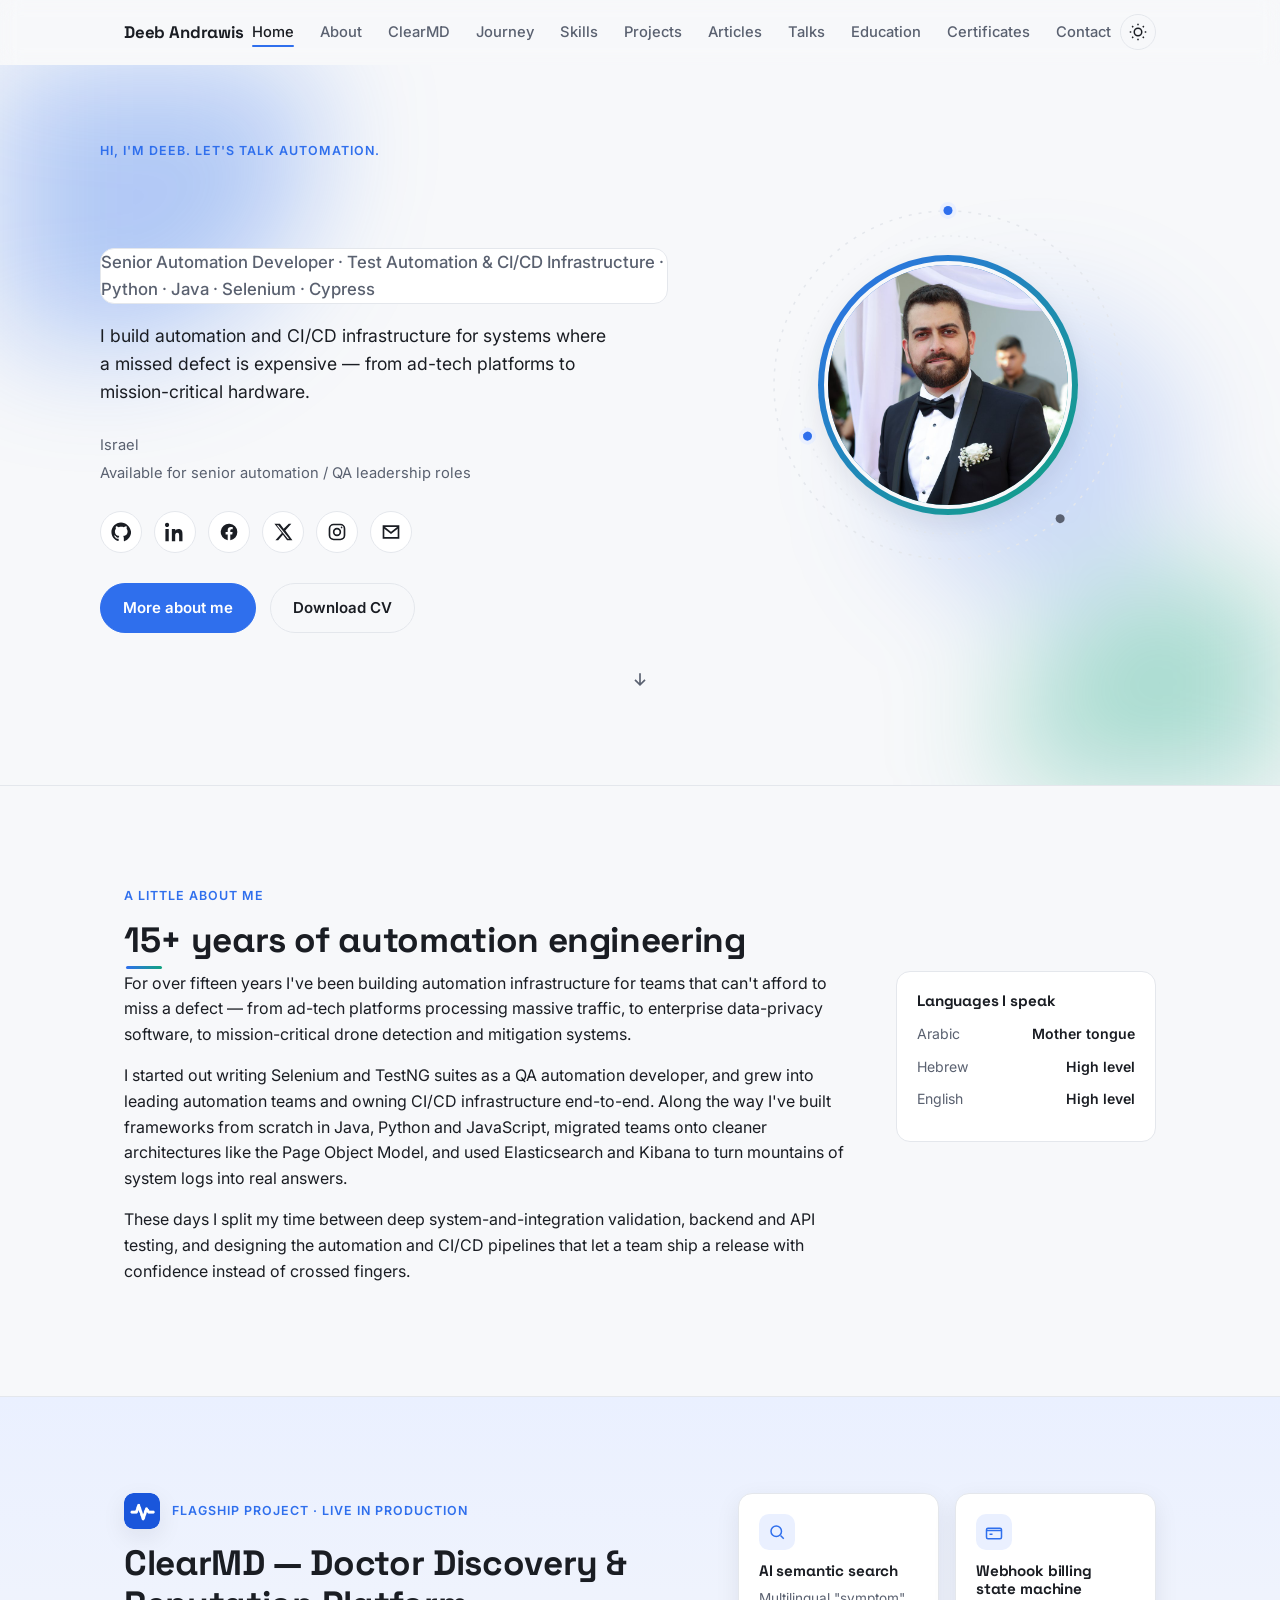
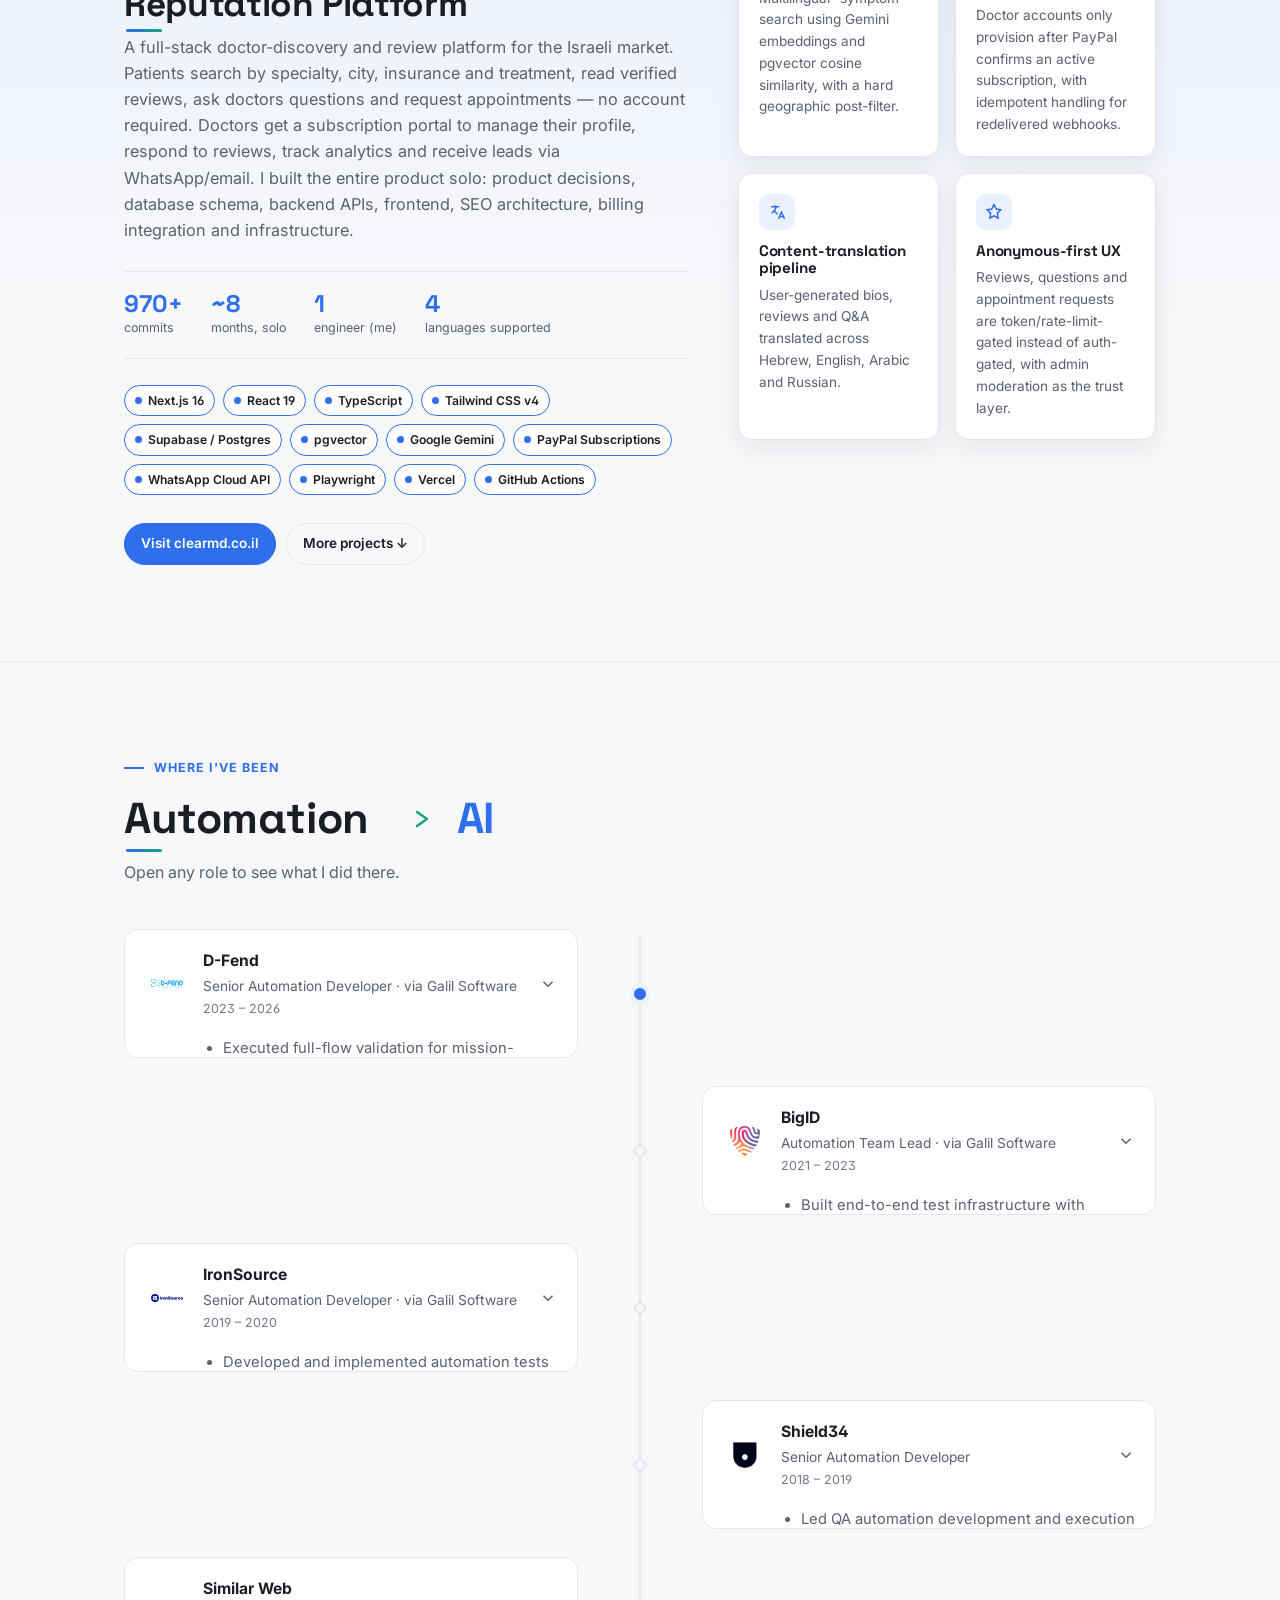
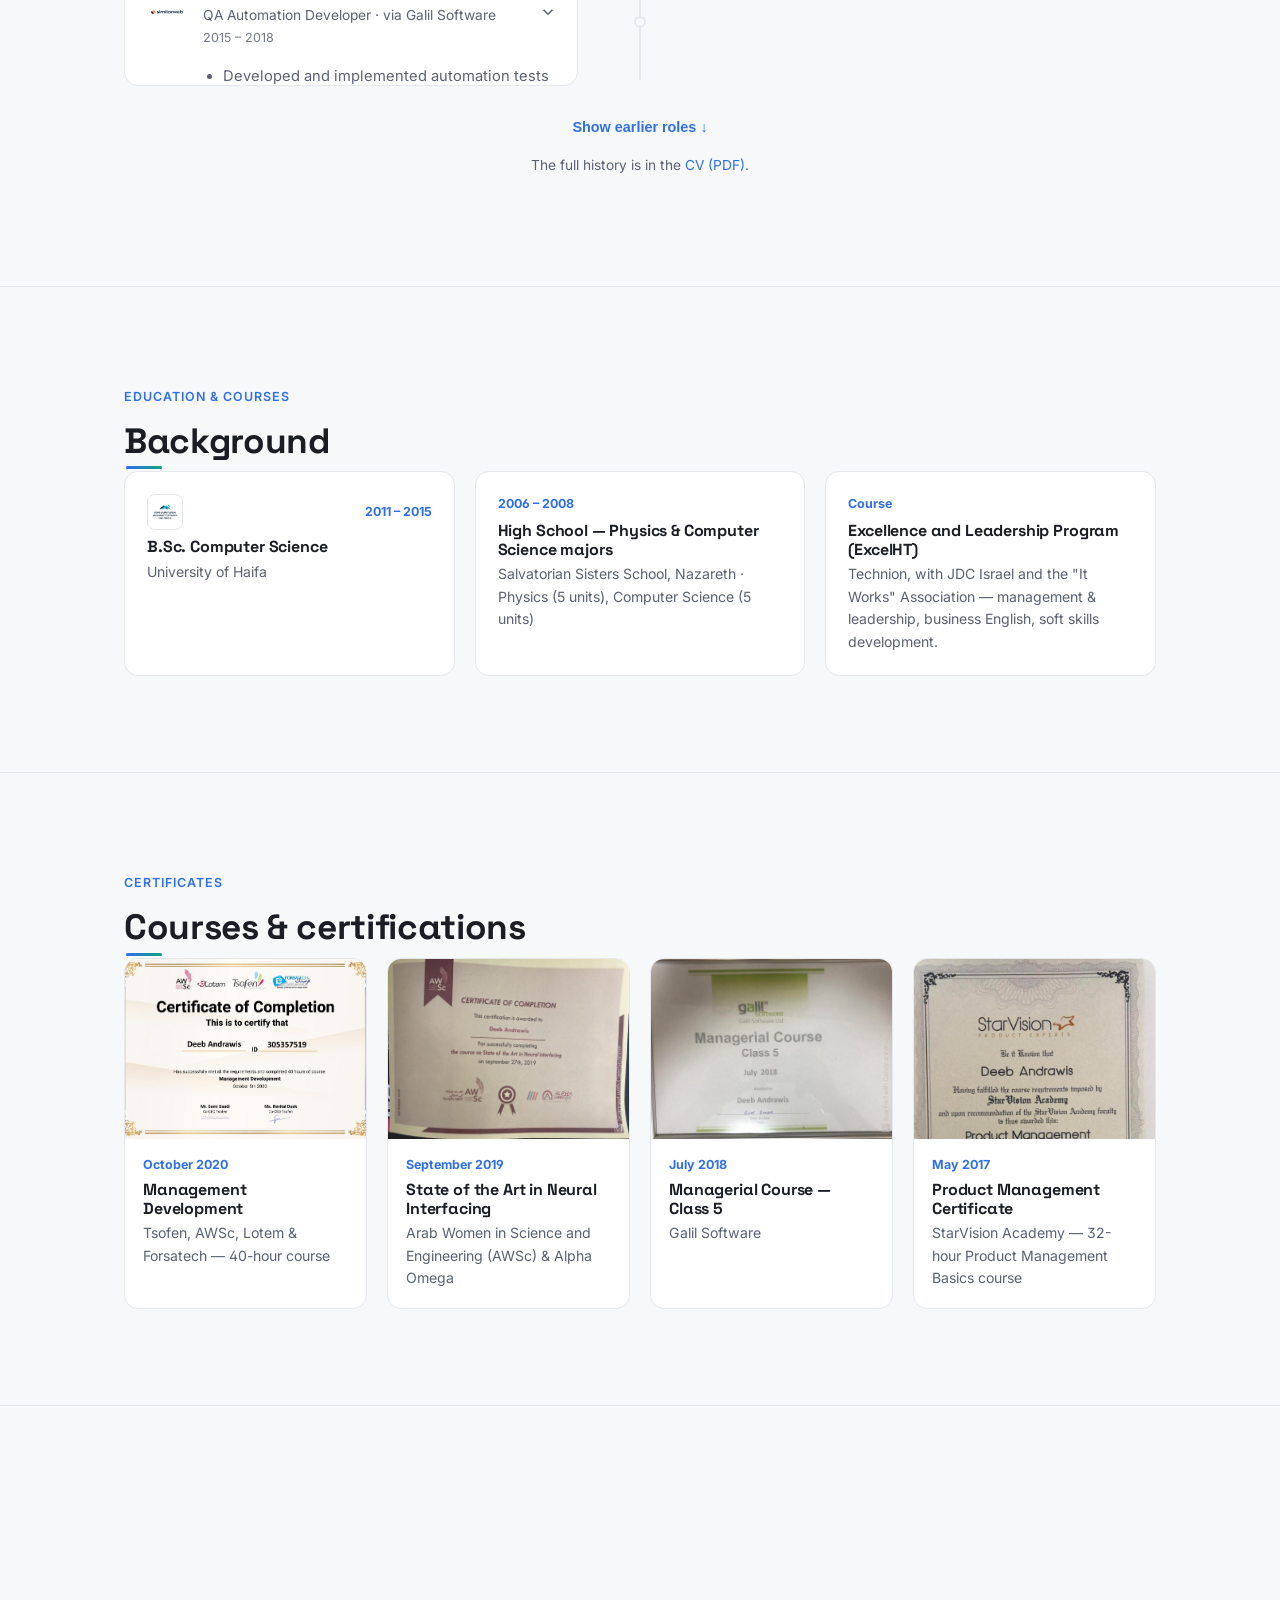
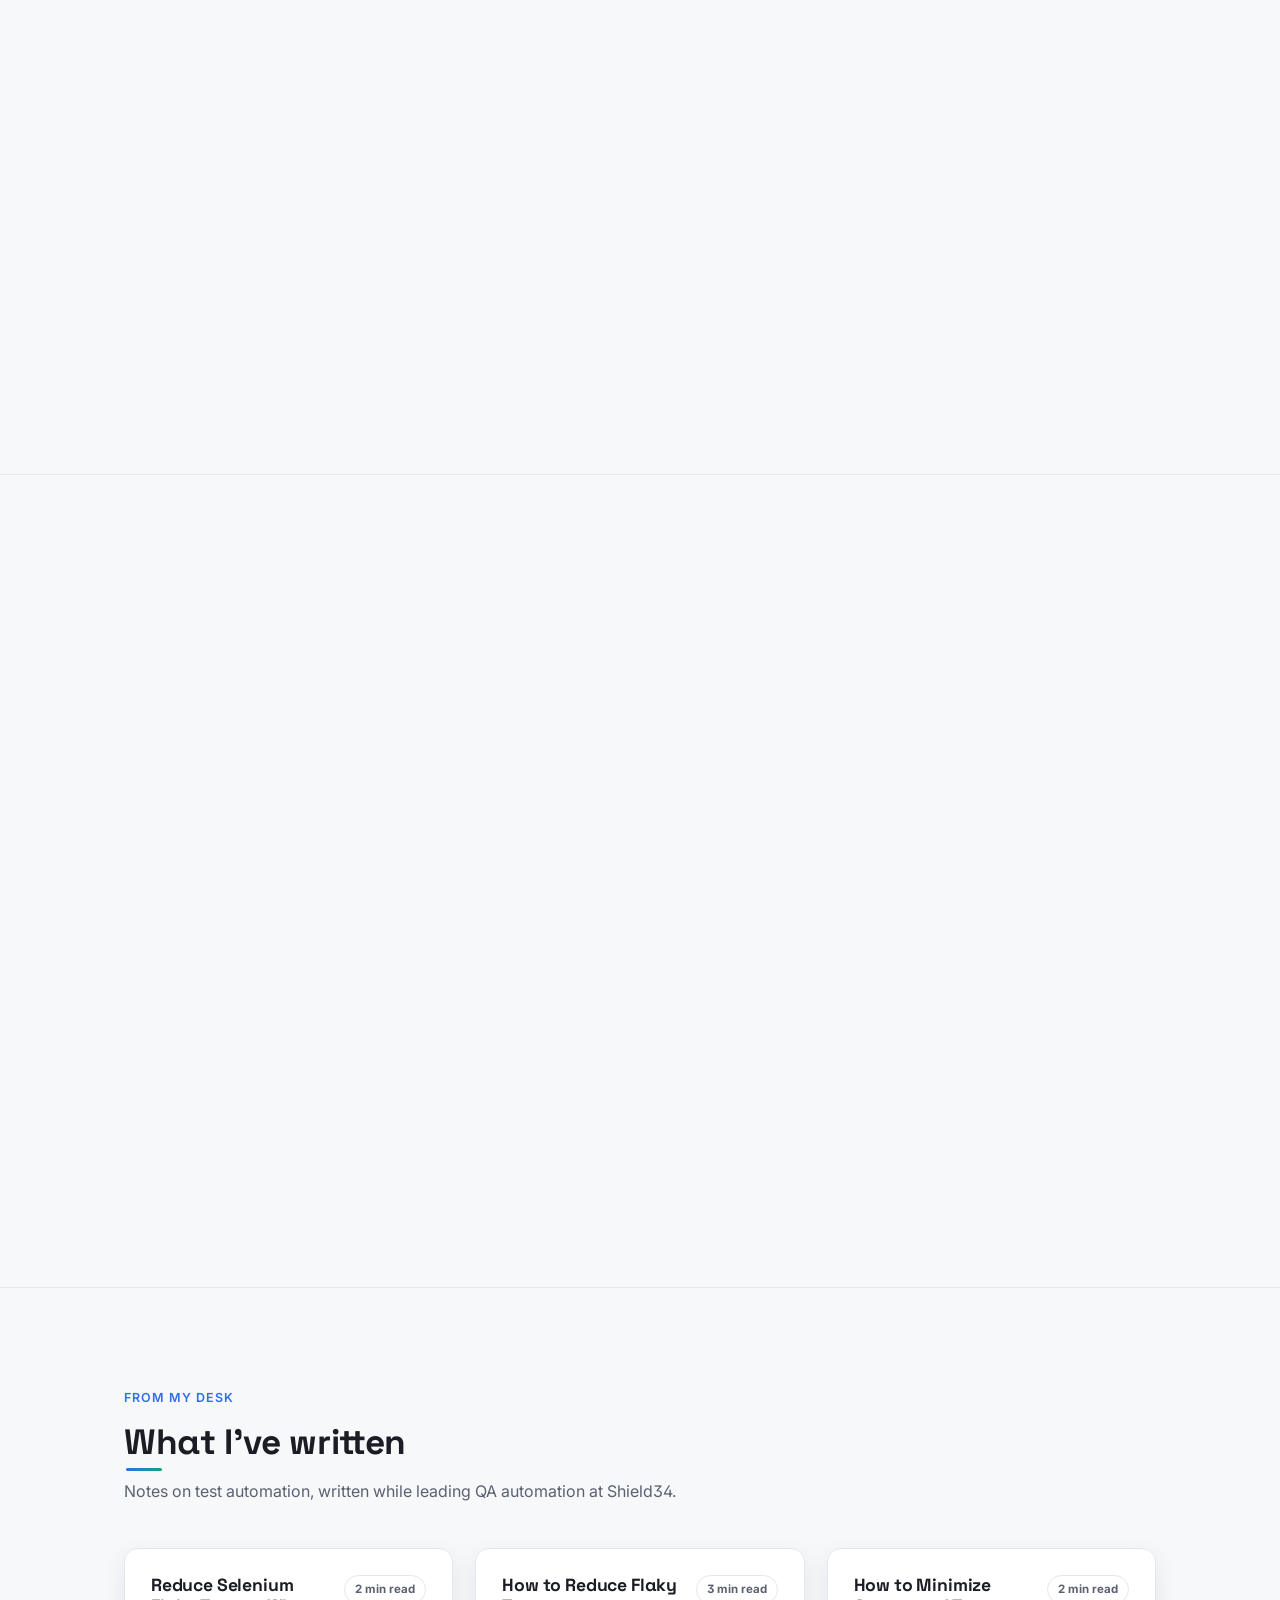
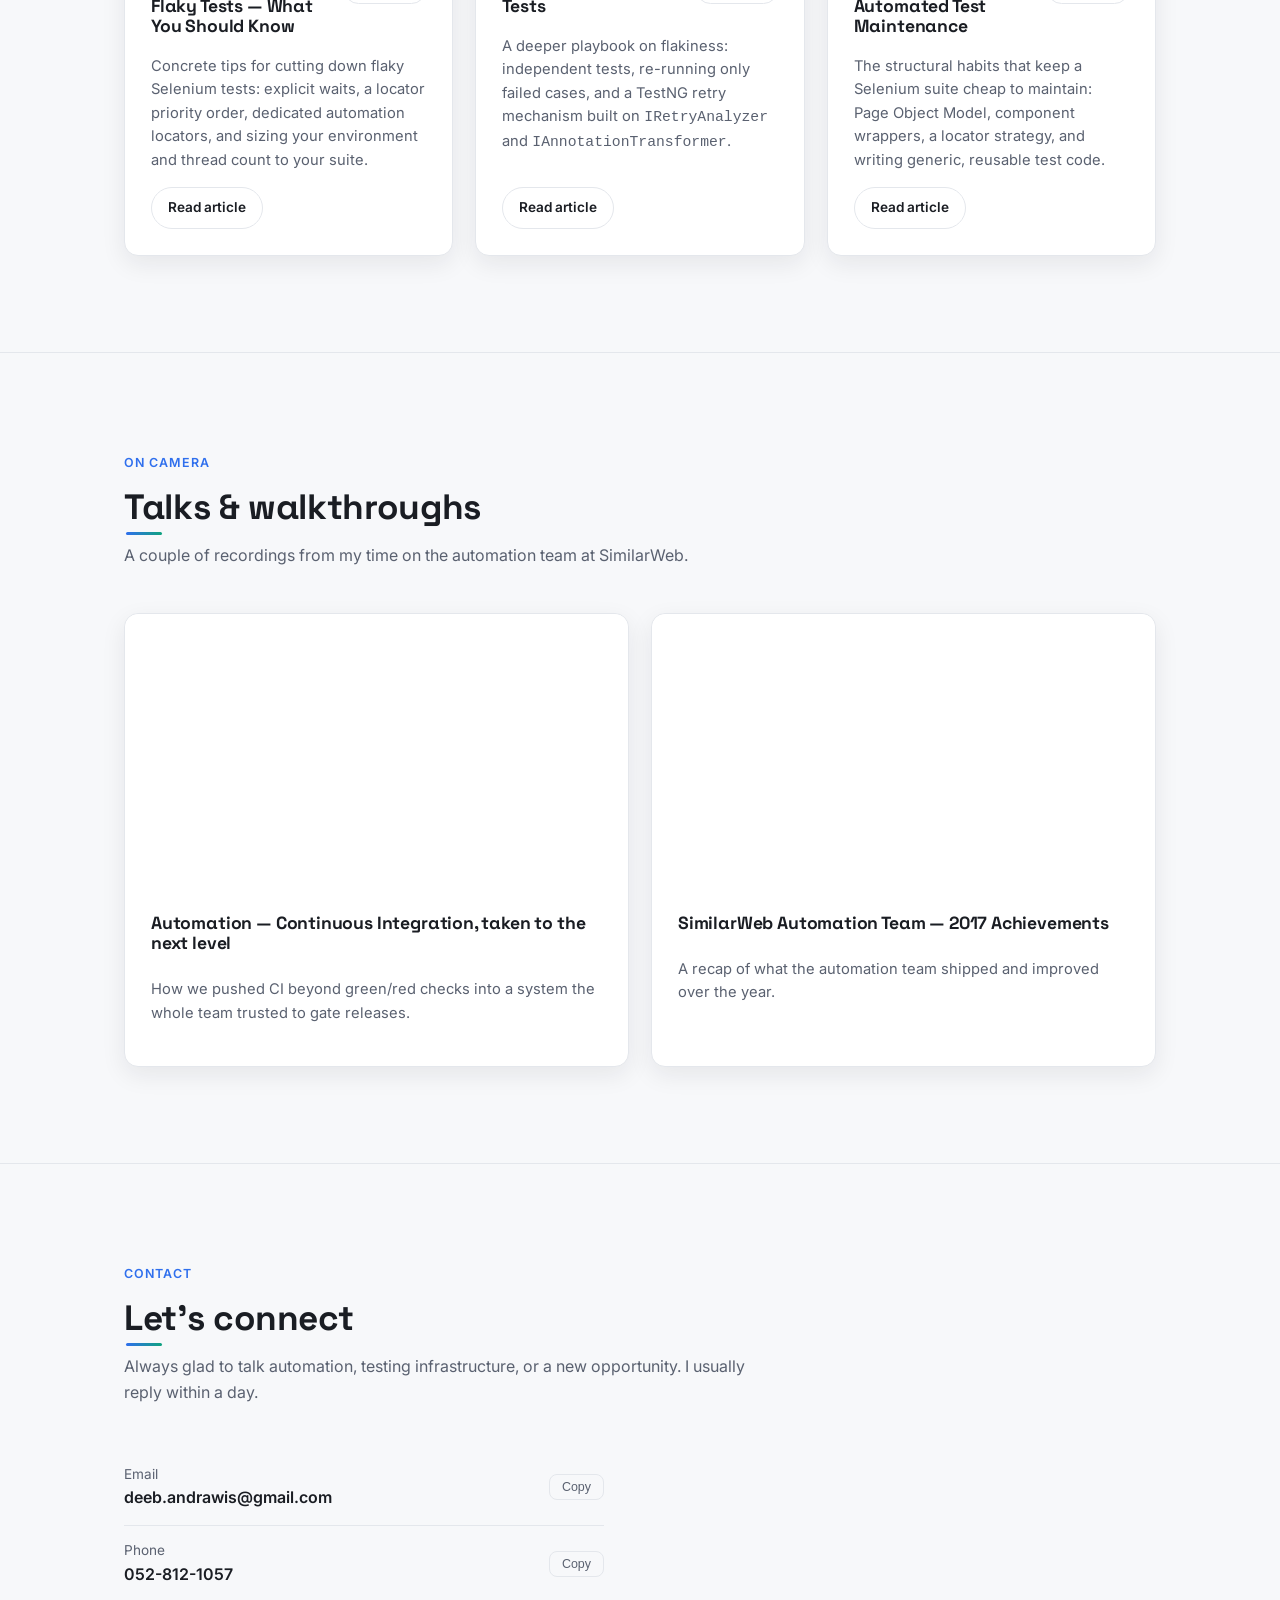
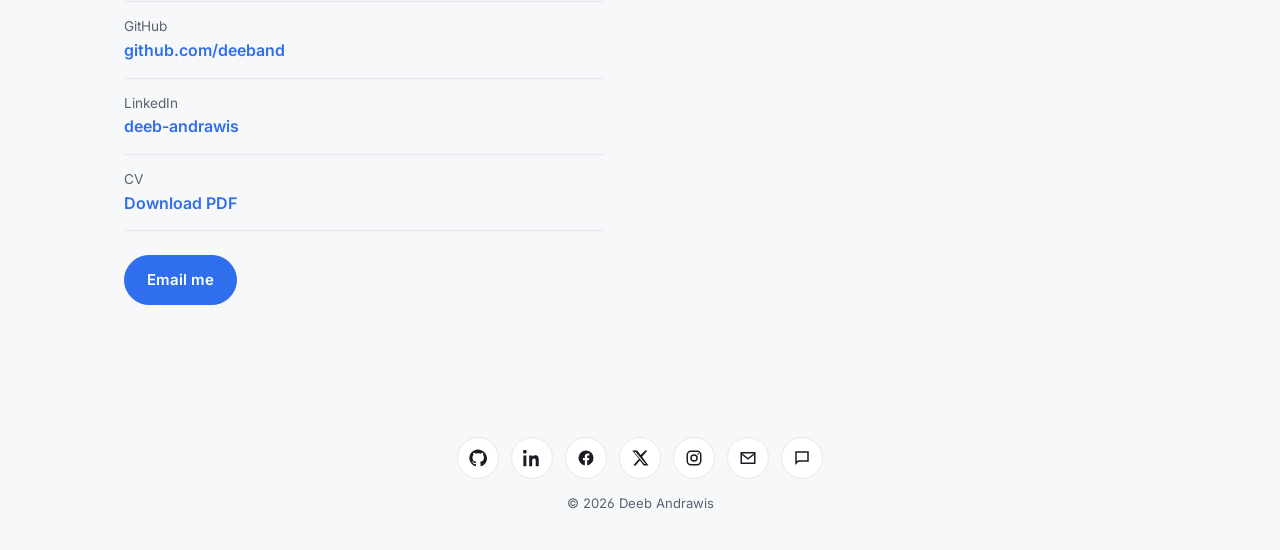
==== commit 4d665cfd: "add video and Certificates" ====
--- a/index.html
+++ b/index.html
@@ -27,7 +27,9 @@
         <li><a href="#skills">Skills</a></li>
         <li><a href="#projects">Projects</a></li>
         <li><a href="#articles">Articles</a></li>
+        <li><a href="#talks">Talks</a></li>
         <li><a href="#education">Education</a></li>
+        <li><a href="#certificates">Certificates</a></li>
         <li><a href="#contact">Contact</a></li>
       </ul>
     </nav>
@@ -225,7 +227,16 @@
         <div class="flow-eyebrow"><span class="flow-dash"></span>Where I've been</div>
         <h2 class="flow-heading">
           <span class="flow-step">Automation</span>
-          <svg class="flow-arrow" width="48" height="16" viewBox="0 0 48 16" fill="none" aria-hidden="true"><path d="M0 8h40" stroke="currentColor" stroke-width="2"></path><path d="M34 2l8 6-8 6" stroke="currentColor" stroke-width="2" fill="none"></path></svg>
+          <svg class="flow-arrow" width="56" height="20" viewBox="0 0 56 20" fill="none" aria-hidden="true">
+            <defs>
+              <linearGradient id="flowArrowGradient" x1="0" y1="0" x2="1" y2="0">
+                <stop offset="0%" stop-color="var(--accent)" stop-opacity="0.15"></stop>
+                <stop offset="100%" stop-color="var(--tier-mid)" stop-opacity="1"></stop>
+              </linearGradient>
+            </defs>
+            <path class="flow-arrow-line" d="M1 10h38" stroke="url(#flowArrowGradient)" stroke-width="2.5" stroke-linecap="round" stroke-dasharray="4 6"></path>
+            <path class="flow-arrow-head" d="M32 3l10 7-10 7" stroke="var(--tier-mid)" stroke-width="2.5" fill="none" stroke-linecap="round" stroke-linejoin="round"></path>
+          </svg>
           <span class="flow-step flow-accent">AI</span>
         </h2>
         <p class="section-sub">Open any role to see what I did there.</p>
@@ -452,6 +463,48 @@
     </div>
   </section>
 
+  <!-- CERTIFICATES -->
+  <section id="certificates">
+    <div class="container reveal">
+      <span class="eyebrow">Certificates</span>
+      <h2>Courses &amp; certifications</h2>
+      <div class="cert-grid">
+        <a class="cert-card" href="assets/img/certificates/management-development-tsofen.jpg" target="_blank" rel="noopener">
+          <img class="cert-thumb" src="assets/img/certificates/management-development-tsofen.jpg" alt="Management Development certificate of completion" loading="lazy">
+          <div class="cert-body">
+            <div class="edu-dates">October 2020</div>
+            <h3>Management Development</h3>
+            <p>Tsofen, AWSc, Lotem &amp; Forsatech — 40-hour course</p>
+          </div>
+        </a>
+        <a class="cert-card" href="assets/img/certificates/neural-interfacing-awsc.jpg" target="_blank" rel="noopener">
+          <img class="cert-thumb" src="assets/img/certificates/neural-interfacing-awsc.jpg" alt="State of the Art in Neural Interfacing certificate" loading="lazy">
+          <div class="cert-body">
+            <div class="edu-dates">September 2019</div>
+            <h3>State of the Art in Neural Interfacing</h3>
+            <p>Arab Women in Science and Engineering (AWSc) &amp; Alpha Omega</p>
+          </div>
+        </a>
+        <a class="cert-card" href="assets/img/certificates/managerial-course-galil.jpg" target="_blank" rel="noopener">
+          <img class="cert-thumb" src="assets/img/certificates/managerial-course-galil.jpg" alt="Managerial Course Class 5 certificate" loading="lazy">
+          <div class="cert-body">
+            <div class="edu-dates">July 2018</div>
+            <h3>Managerial Course — Class 5</h3>
+            <p>Galil Software</p>
+          </div>
+        </a>
+        <a class="cert-card" href="assets/img/certificates/product-management-starvision.jpg" target="_blank" rel="noopener">
+          <img class="cert-thumb" src="assets/img/certificates/product-management-starvision.jpg" alt="Product Management Certificate from StarVision Academy" loading="lazy">
+          <div class="cert-body">
+            <div class="edu-dates">May 2017</div>
+            <h3>Product Management Certificate</h3>
+            <p>StarVision Academy — 32-hour Product Management Basics course</p>
+          </div>
+        </a>
+      </div>
+    </div>
+  </section>
+
   <!-- SKILLS -->
   <section id="skills">
     <div class="container reveal">
@@ -587,6 +640,32 @@
           <div class="project-links">
             <a class="btn btn-ghost" href="articles/minimize-test-maintenance.html">Read article</a>
           </div>
+        </div>
+      </div>
+    </div>
+  </section>
+
+  <!-- TALKS -->
+  <section id="talks">
+    <div class="container reveal">
+      <span class="eyebrow">On camera</span>
+      <h2>Talks &amp; walkthroughs</h2>
+      <p class="section-sub">A couple of recordings from my time on the automation team at SimilarWeb.</p>
+
+      <div class="project-grid">
+        <div class="project-card video-card">
+          <div class="video-embed">
+            <iframe src="https://www.youtube-nocookie.com/embed/XLmBbMD98Bc" title="Automation - Continuous Integration, taken to the next level" loading="lazy" allow="accelerometer; autoplay; clipboard-write; encrypted-media; gyroscope; picture-in-picture" allowfullscreen></iframe>
+          </div>
+          <h3>Automation — Continuous Integration, taken to the next level</h3>
+          <p>How we pushed CI beyond green/red checks into a system the whole team trusted to gate releases.</p>
+        </div>
+        <div class="project-card video-card">
+          <div class="video-embed">
+            <iframe src="https://www.youtube-nocookie.com/embed/_SmD9u9bkfQ" title="SimilarWeb Automation Team 2017 Achievements" loading="lazy" allow="accelerometer; autoplay; clipboard-write; encrypted-media; gyroscope; picture-in-picture" allowfullscreen></iframe>
+          </div>
+          <h3>SimilarWeb Automation Team — 2017 Achievements</h3>
+          <p>A recap of what the automation team shipped and improved over the year.</p>
         </div>
       </div>
     </div>
--- a/assets/css/styles.css
+++ b/assets/css/styles.css
@@ -568,7 +568,24 @@
   margin-bottom: 14px;
 }
 .flow-heading .flow-accent { color: var(--accent); }
-.flow-arrow { color: var(--tier-mid); flex-shrink: 0; }
+.flow-arrow { color: var(--tier-mid); flex-shrink: 0; overflow: visible; }
+.flow-arrow-line {
+  animation: flow-dash 1s linear infinite;
+}
+.flow-arrow-head {
+  transform-origin: 32px 10px;
+  animation: flow-pulse 1s ease-in-out infinite;
+}
+@keyframes flow-dash {
+  to { stroke-dashoffset: -20; }
+}
+@keyframes flow-pulse {
+  0%, 100% { opacity: 0.55; transform: translateX(0); }
+  50% { opacity: 1; transform: translateX(3px); }
+}
+@media (prefers-reduced-motion: reduce) {
+  .flow-arrow-line, .flow-arrow-head { animation: none; }
+}
 
 .tag {
   font-size: 0.72rem;
@@ -703,6 +720,24 @@
 .edu-logo { width: 36px; height: 36px; border-radius: 8px; background: #fff; padding: 4px; object-fit: contain; border: 1px solid var(--border); flex-shrink: 0; }
 .edu-card h3 { font-size: 1rem; margin-bottom: 4px; }
 .edu-card p { color: var(--text-muted); font-size: 0.88rem; margin: 2px 0 0; }
+
+.cert-grid { display: grid; grid-template-columns: repeat(auto-fit, minmax(240px, 1fr)); gap: 20px; }
+.cert-card {
+  display: block;
+  border: 1px solid var(--border);
+  background: var(--bg-raised);
+  border-radius: var(--radius);
+  overflow: hidden;
+  color: var(--text);
+  text-decoration: none;
+  transition: transform .25s var(--ease), box-shadow .25s var(--ease), border-color .25s var(--ease);
+}
+.cert-card:hover { transform: translateY(-4px); box-shadow: var(--shadow); border-color: var(--accent); text-decoration: none; }
+.cert-thumb { width: 100%; aspect-ratio: 4 / 3; object-fit: cover; object-position: top; display: block; background: #fff; }
+.cert-body { padding: 16px 18px 18px; }
+.cert-body h3 { font-size: 1rem; margin-bottom: 4px; }
+.cert-body p { color: var(--text-muted); font-size: 0.88rem; margin: 2px 0 0; }
+.cert-body .edu-dates { font-size: 0.78rem; color: var(--accent); font-weight: 700; margin-bottom: 6px; }
 
 /* ===== Skills ===== */
 .legend { display: flex; gap: 22px; margin-bottom: 28px; flex-wrap: wrap; }
@@ -819,6 +854,17 @@
 }
 .project-card .tag { align-self: flex-start; margin-bottom: 14px; }
 .project-card .tag.tag-live { background: color-mix(in srgb, var(--tier-mid) 16%, transparent); color: var(--tier-mid); }
+.project-card.video-card { padding: 0 26px 26px; }
+.video-embed {
+  position: relative;
+  width: calc(100% + 52px);
+  margin: 0 -26px 16px;
+  aspect-ratio: 16 / 9;
+  background: var(--bg-alt);
+  border-radius: var(--radius) var(--radius) 0 0;
+  overflow: hidden;
+}
+.video-embed iframe { position: absolute; inset: 0; width: 100%; height: 100%; border: 0; }
 .project-card h3 { font-size: 1.1rem; margin-bottom: 10px; }
 .project-card p { color: var(--text-muted); font-size: 0.92rem; }
 .project-card p:last-of-type { flex-grow: 1; }
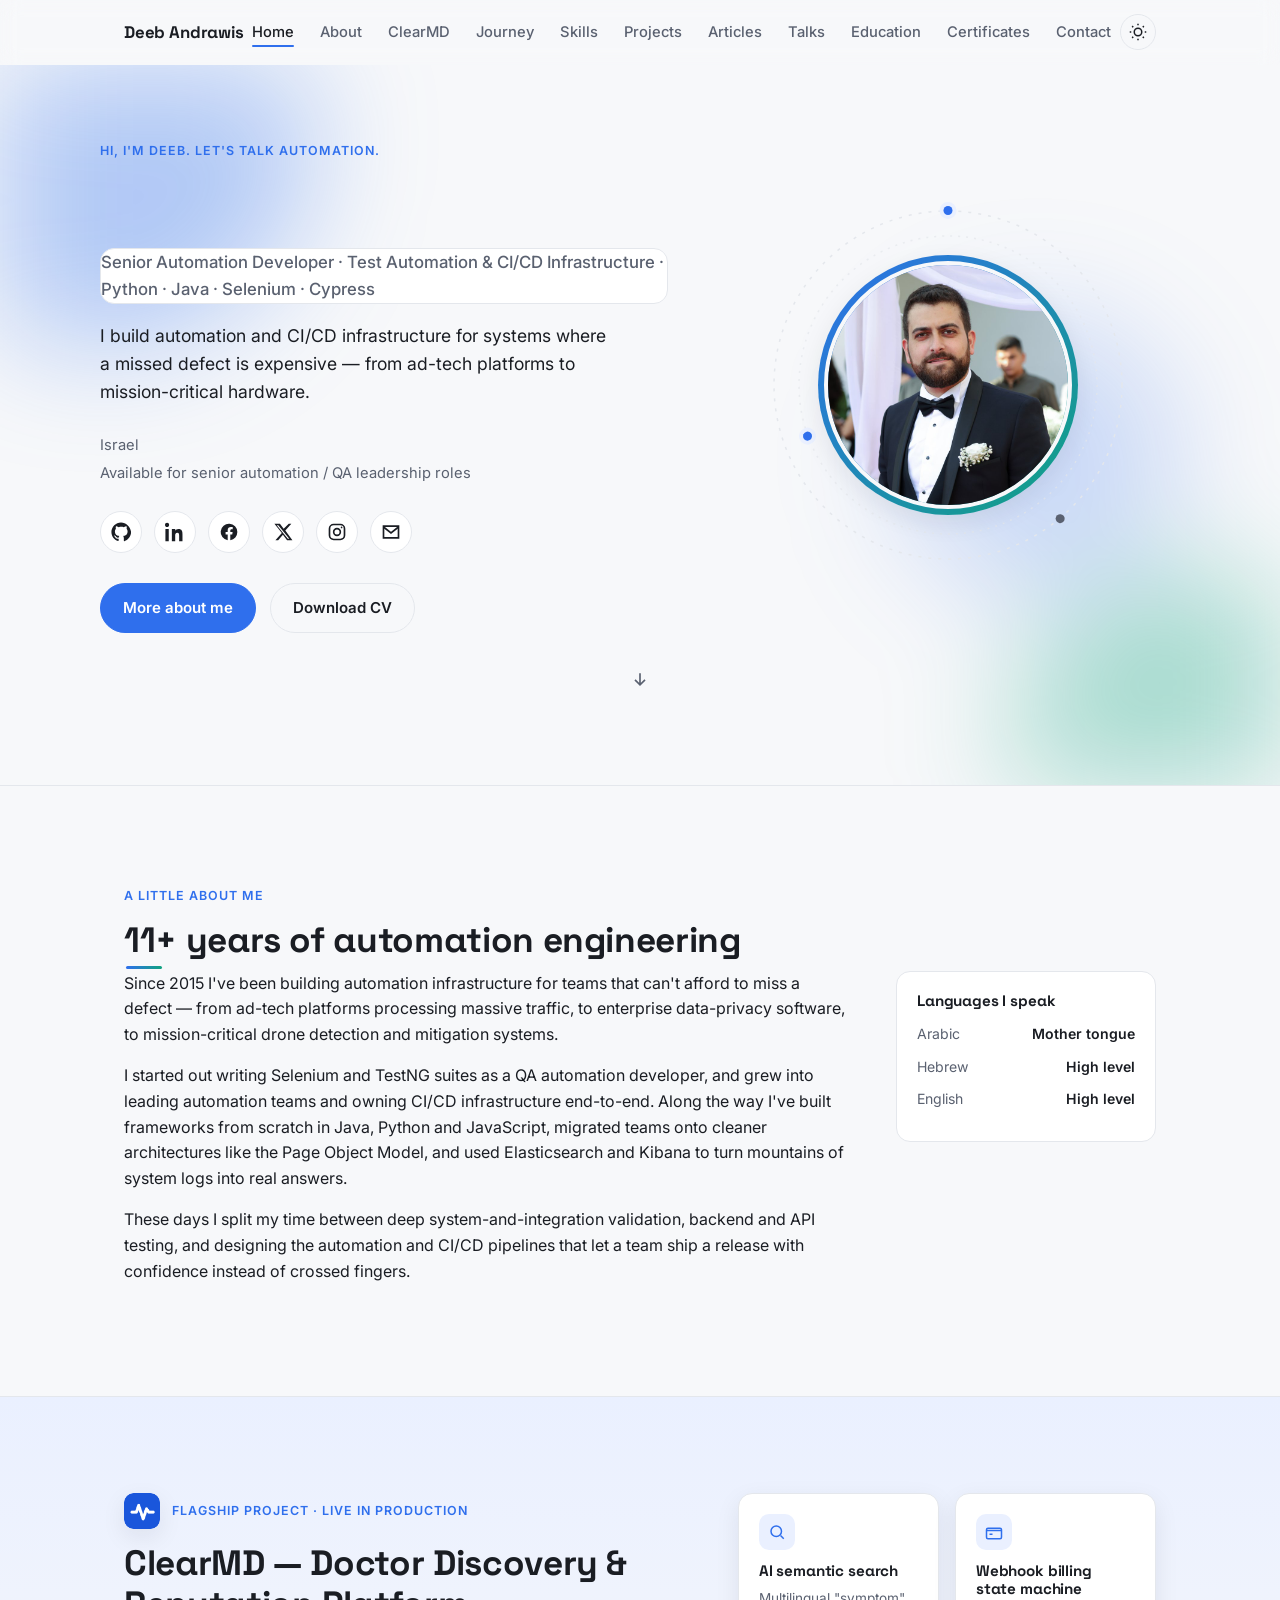
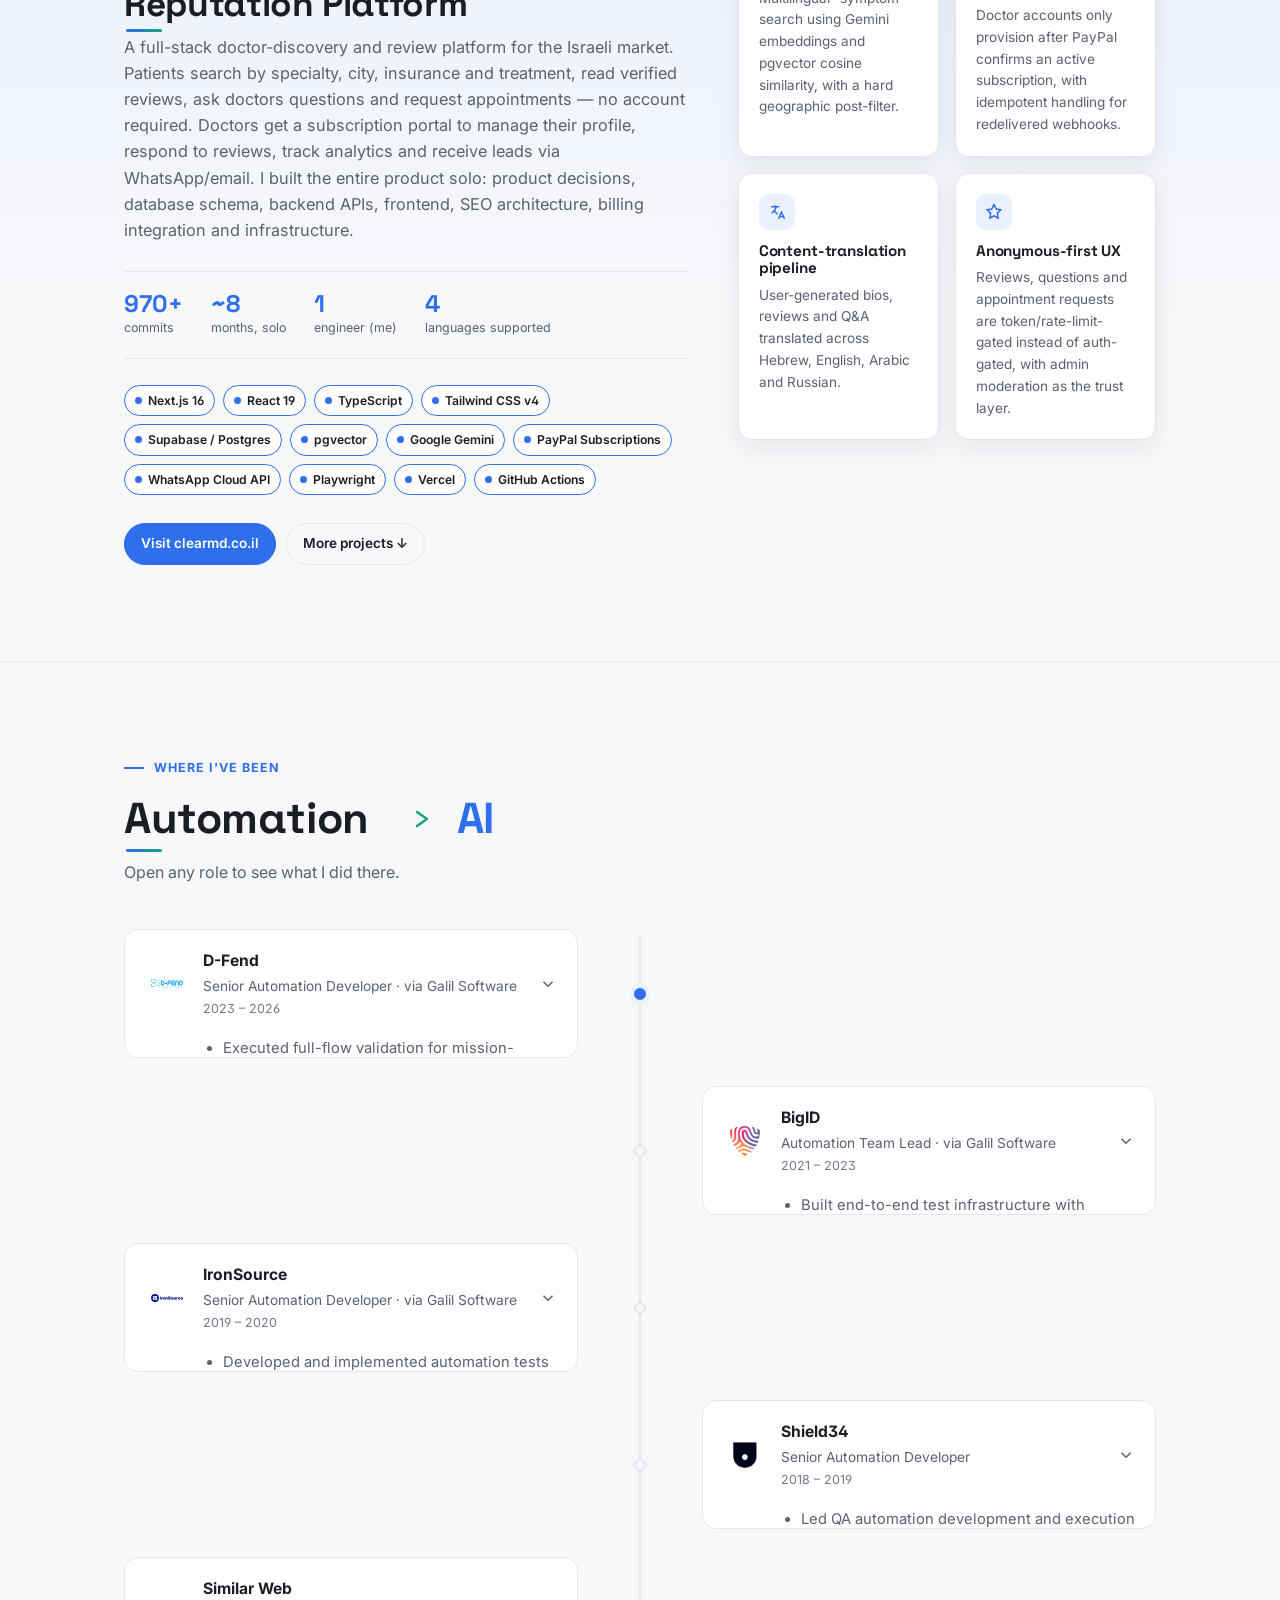
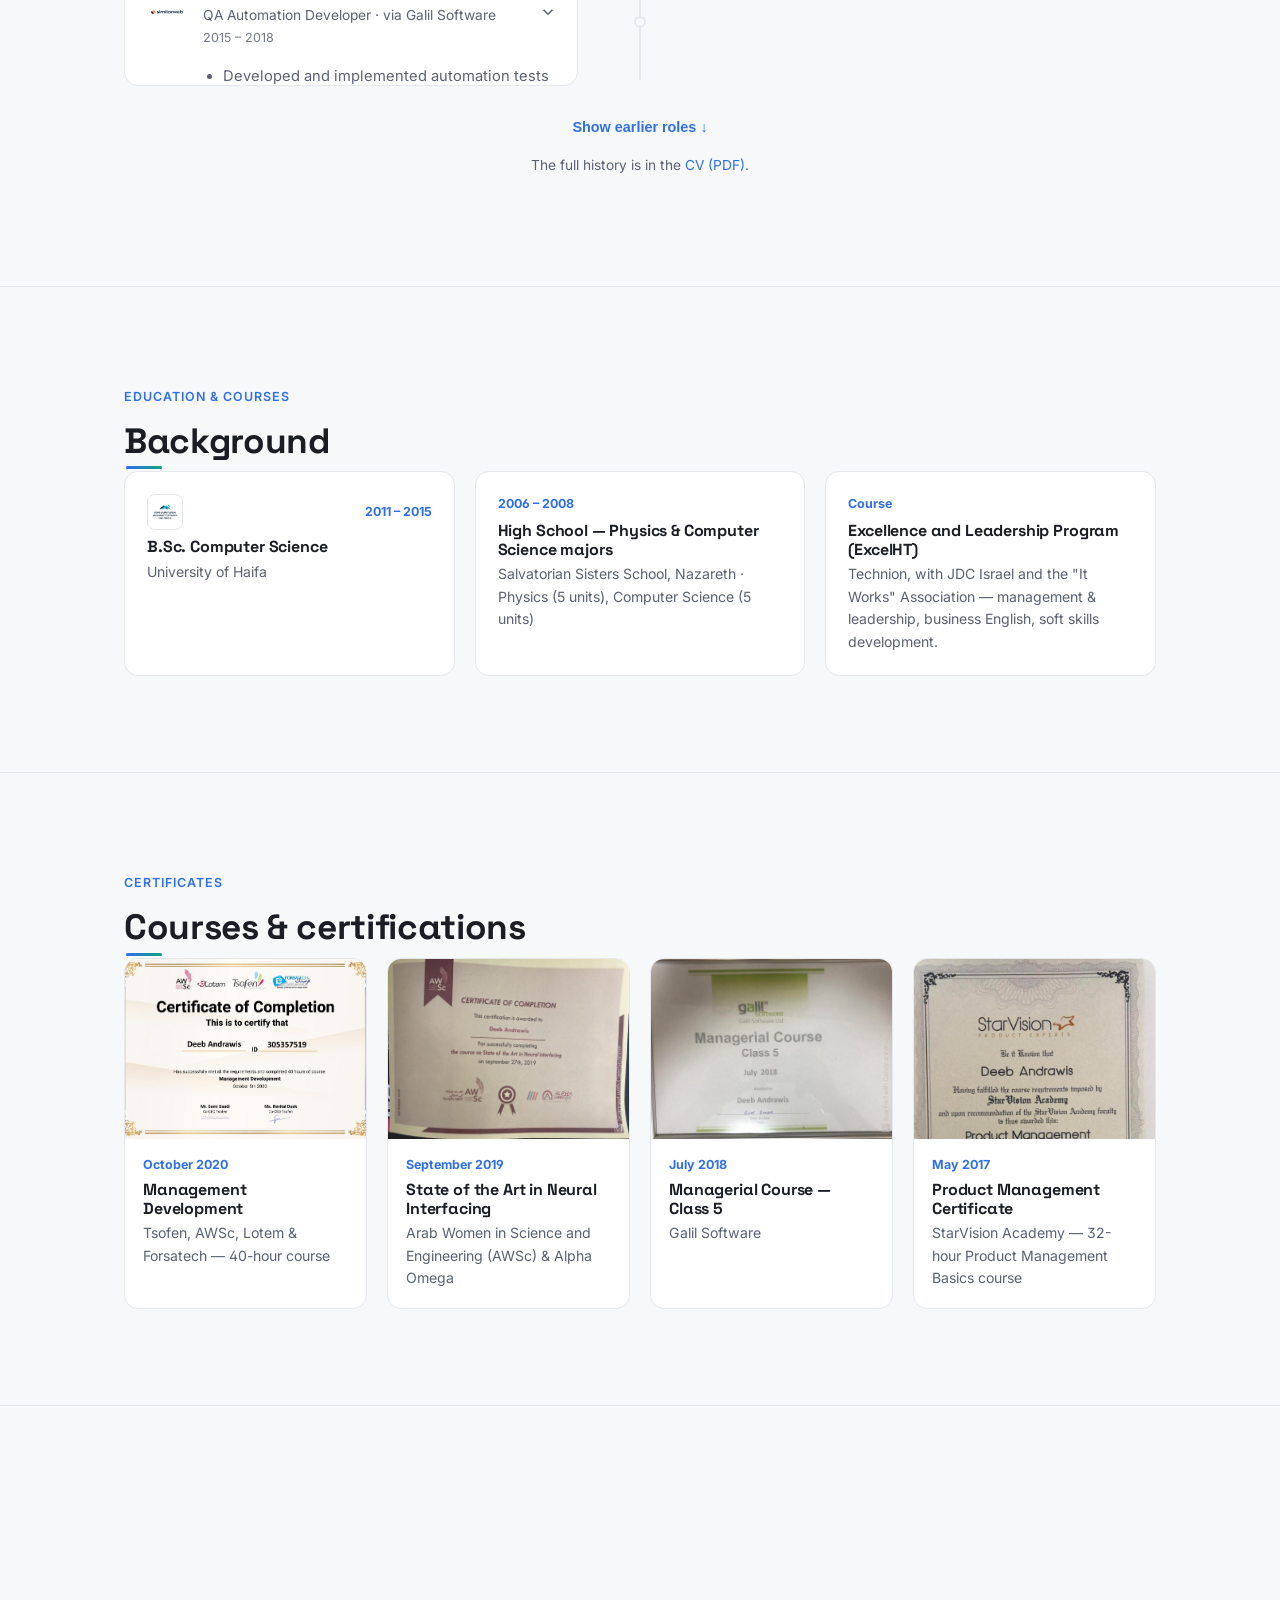
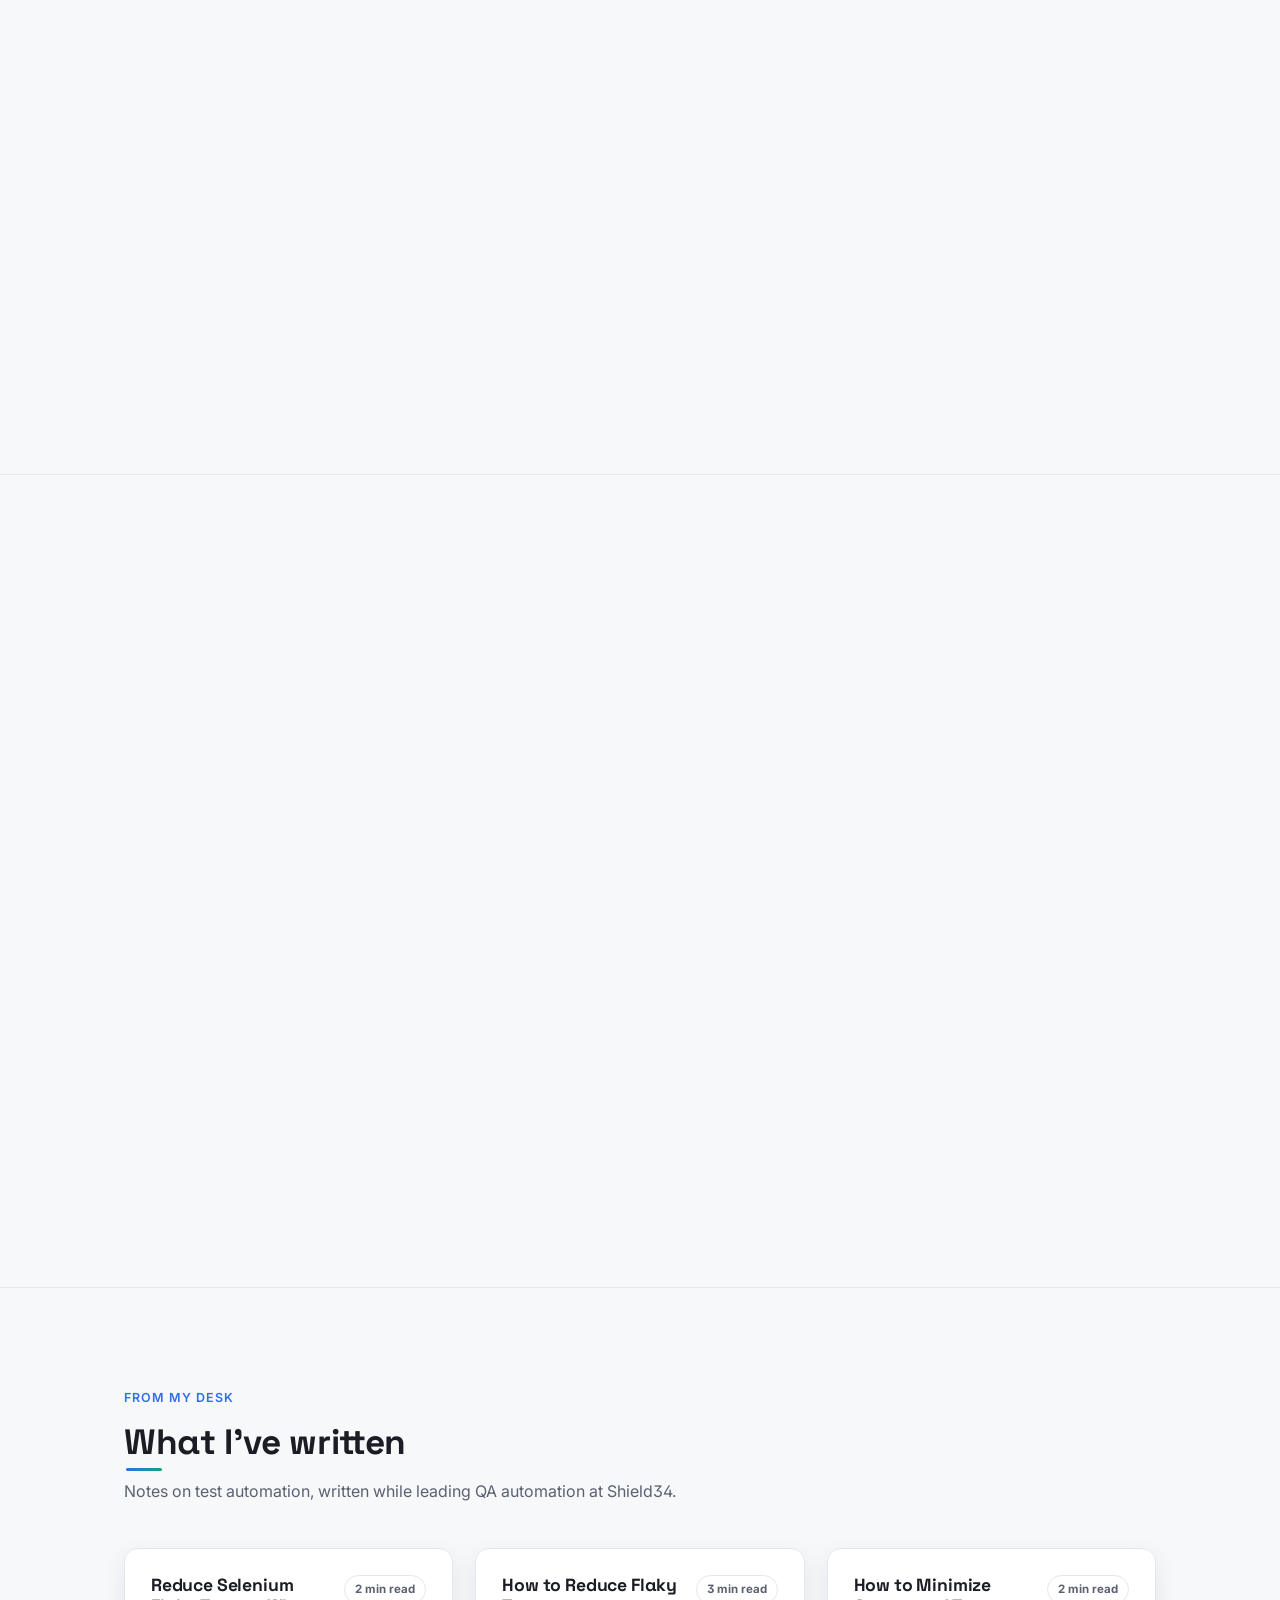
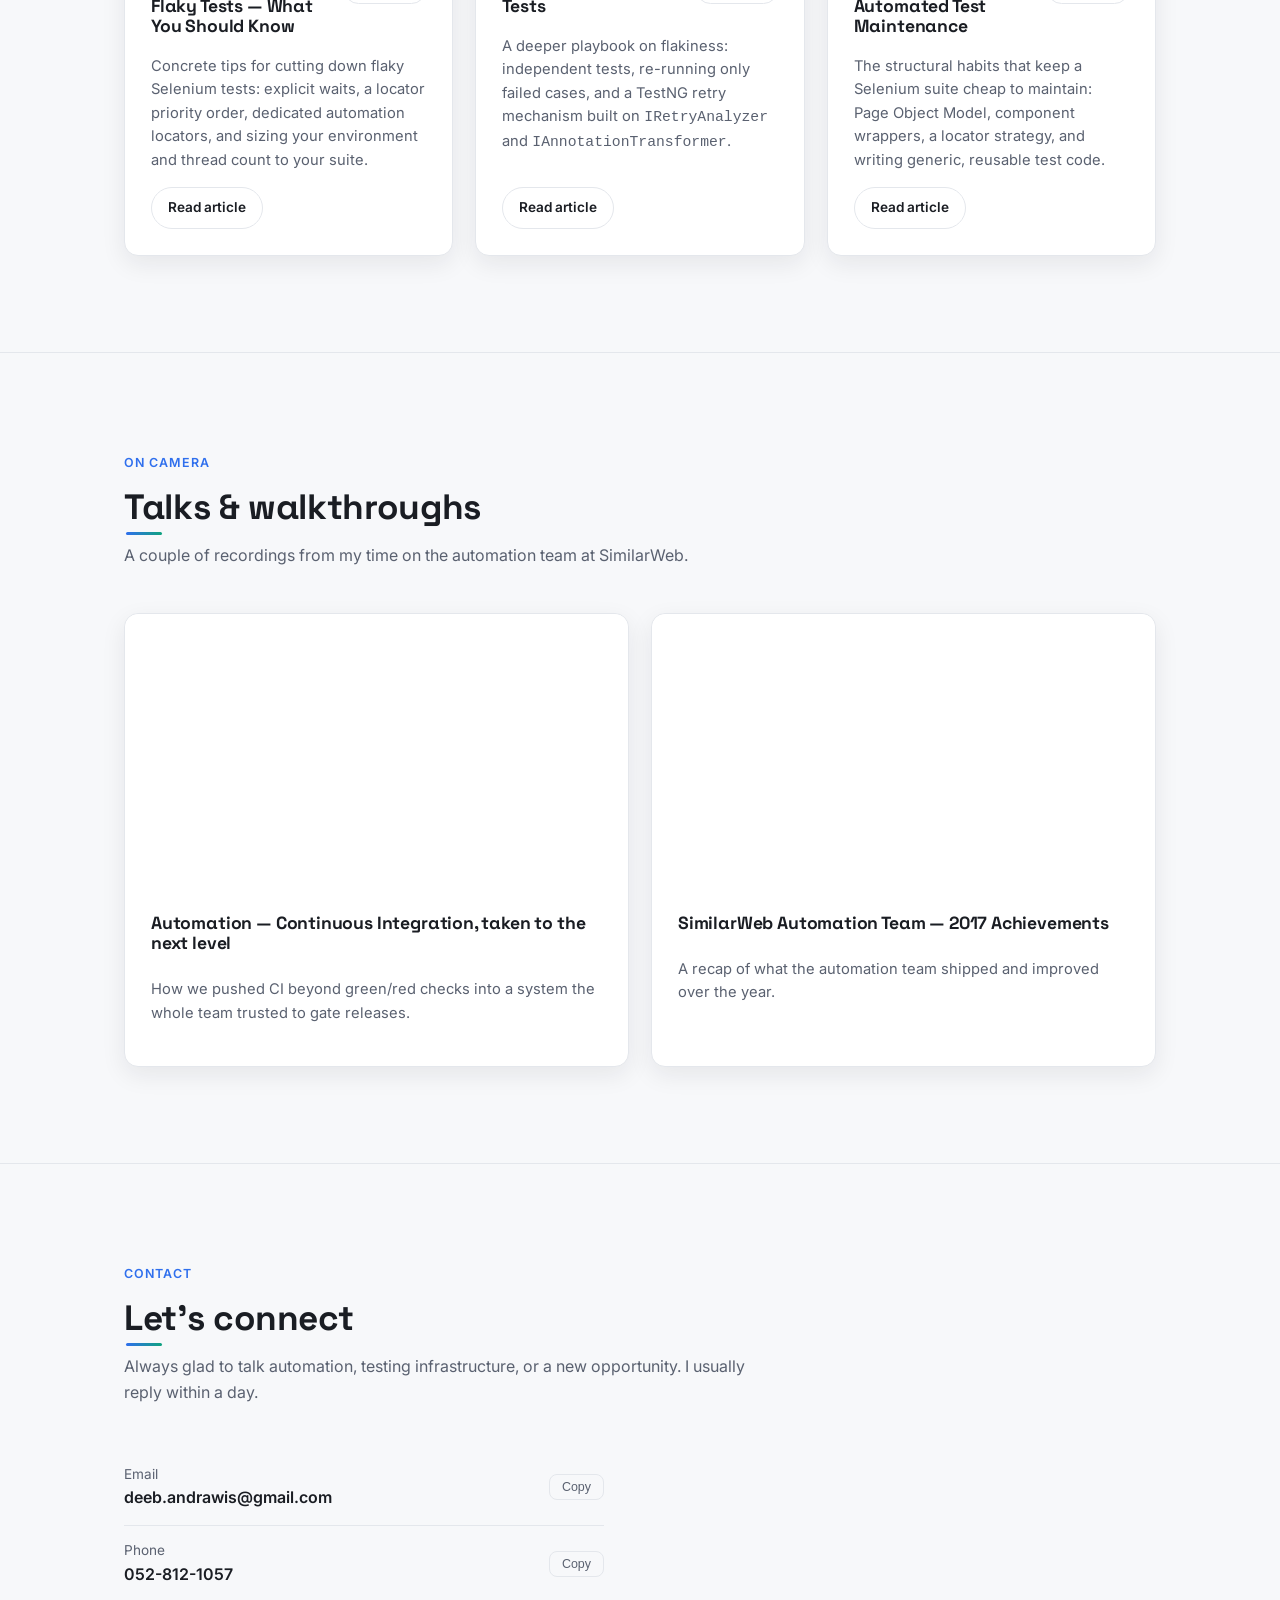
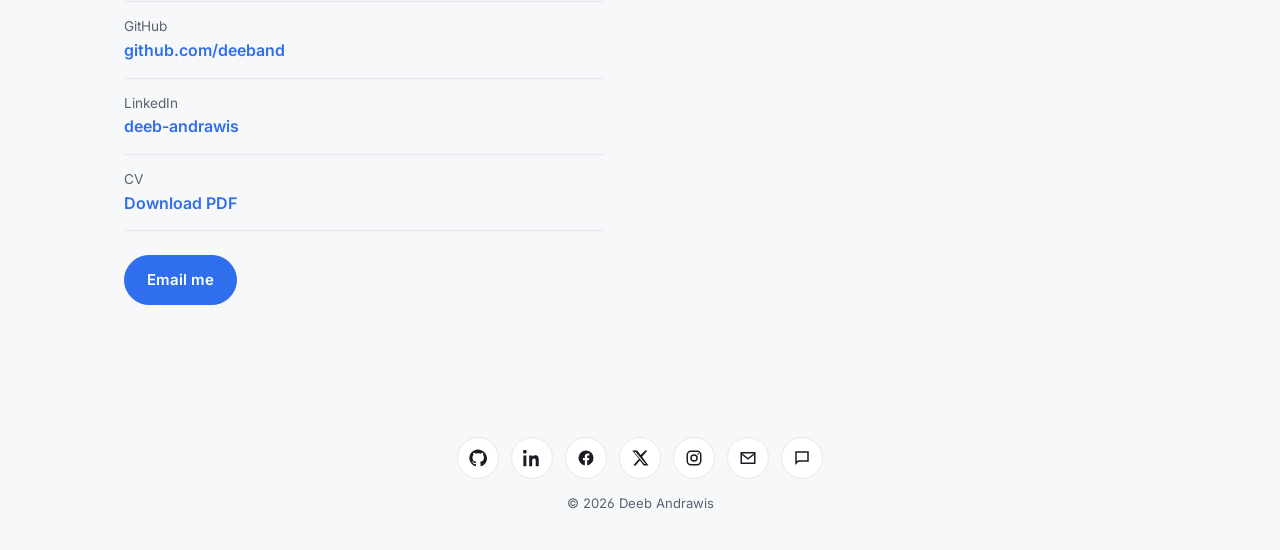
==== commit 6cecf2d5: "fix year" ====
--- a/index.html
+++ b/index.html
@@ -4,7 +4,7 @@
 <meta charset="utf-8">
 <meta name="viewport" content="width=device-width, initial-scale=1">
 <title>Deeb Andrawis — Senior Automation Developer</title>
-<meta name="description" content="Deeb Andrawis, Senior Automation Developer. 15+ years building test automation and CI/CD infrastructure for mission-critical and enterprise software.">
+<meta name="description" content="Deeb Andrawis, Senior Automation Developer. 11+ years building test automation and CI/CD infrastructure for mission-critical and enterprise software.">
 <meta name="google-site-verification" content="ogLQyf8IyzFojWYJTsNB23Z0my0O2c6j56DiQi85VzY" />
 <link rel="icon" href="data:,">
 <link rel="preconnect" href="https://fonts.googleapis.com">
@@ -128,11 +128,11 @@
     <div class="container">
       <div class="reveal">
         <span class="eyebrow">A little about me</span>
-        <h2>15+ years of automation engineering</h2>
+        <h2>11+ years of automation engineering</h2>
       </div>
       <div class="about-grid">
         <div class="about-text reveal rv-l">
-          <p>For over fifteen years I've been building automation infrastructure for teams that can't afford to miss a defect — from ad-tech platforms processing massive traffic, to enterprise data-privacy software, to mission-critical drone detection and mitigation systems.</p>
+          <p>Since 2015 I've been building automation infrastructure for teams that can't afford to miss a defect — from ad-tech platforms processing massive traffic, to enterprise data-privacy software, to mission-critical drone detection and mitigation systems.</p>
           <p>I started out writing Selenium and TestNG suites as a QA automation developer, and grew into leading automation teams and owning CI/CD infrastructure end-to-end. Along the way I've built frameworks from scratch in Java, Python and JavaScript, migrated teams onto cleaner architectures like the Page Object Model, and used Elasticsearch and Kibana to turn mountains of system logs into real answers.</p>
           <p>These days I split my time between deep system-and-integration validation, backend and API testing, and designing the automation and CI/CD pipelines that let a team ship a release with confidence instead of crossed fingers.</p>
         </div>
@@ -510,7 +510,7 @@
     <div class="container reveal">
       <span class="eyebrow">Skills and expertise</span>
       <h2>What I work with</h2>
-      <p class="section-sub">A stack built up over 15 years — from Java and Selenium to Python, Cypress and Kubernetes.</p>
+      <p class="section-sub">A stack built up since 2015 — from Java and Selenium to Python, Cypress and Kubernetes.</p>
 
       <div class="legend">
         <div class="legend-item"><span class="dot now"></span> Now — 2023 to 2026</div>
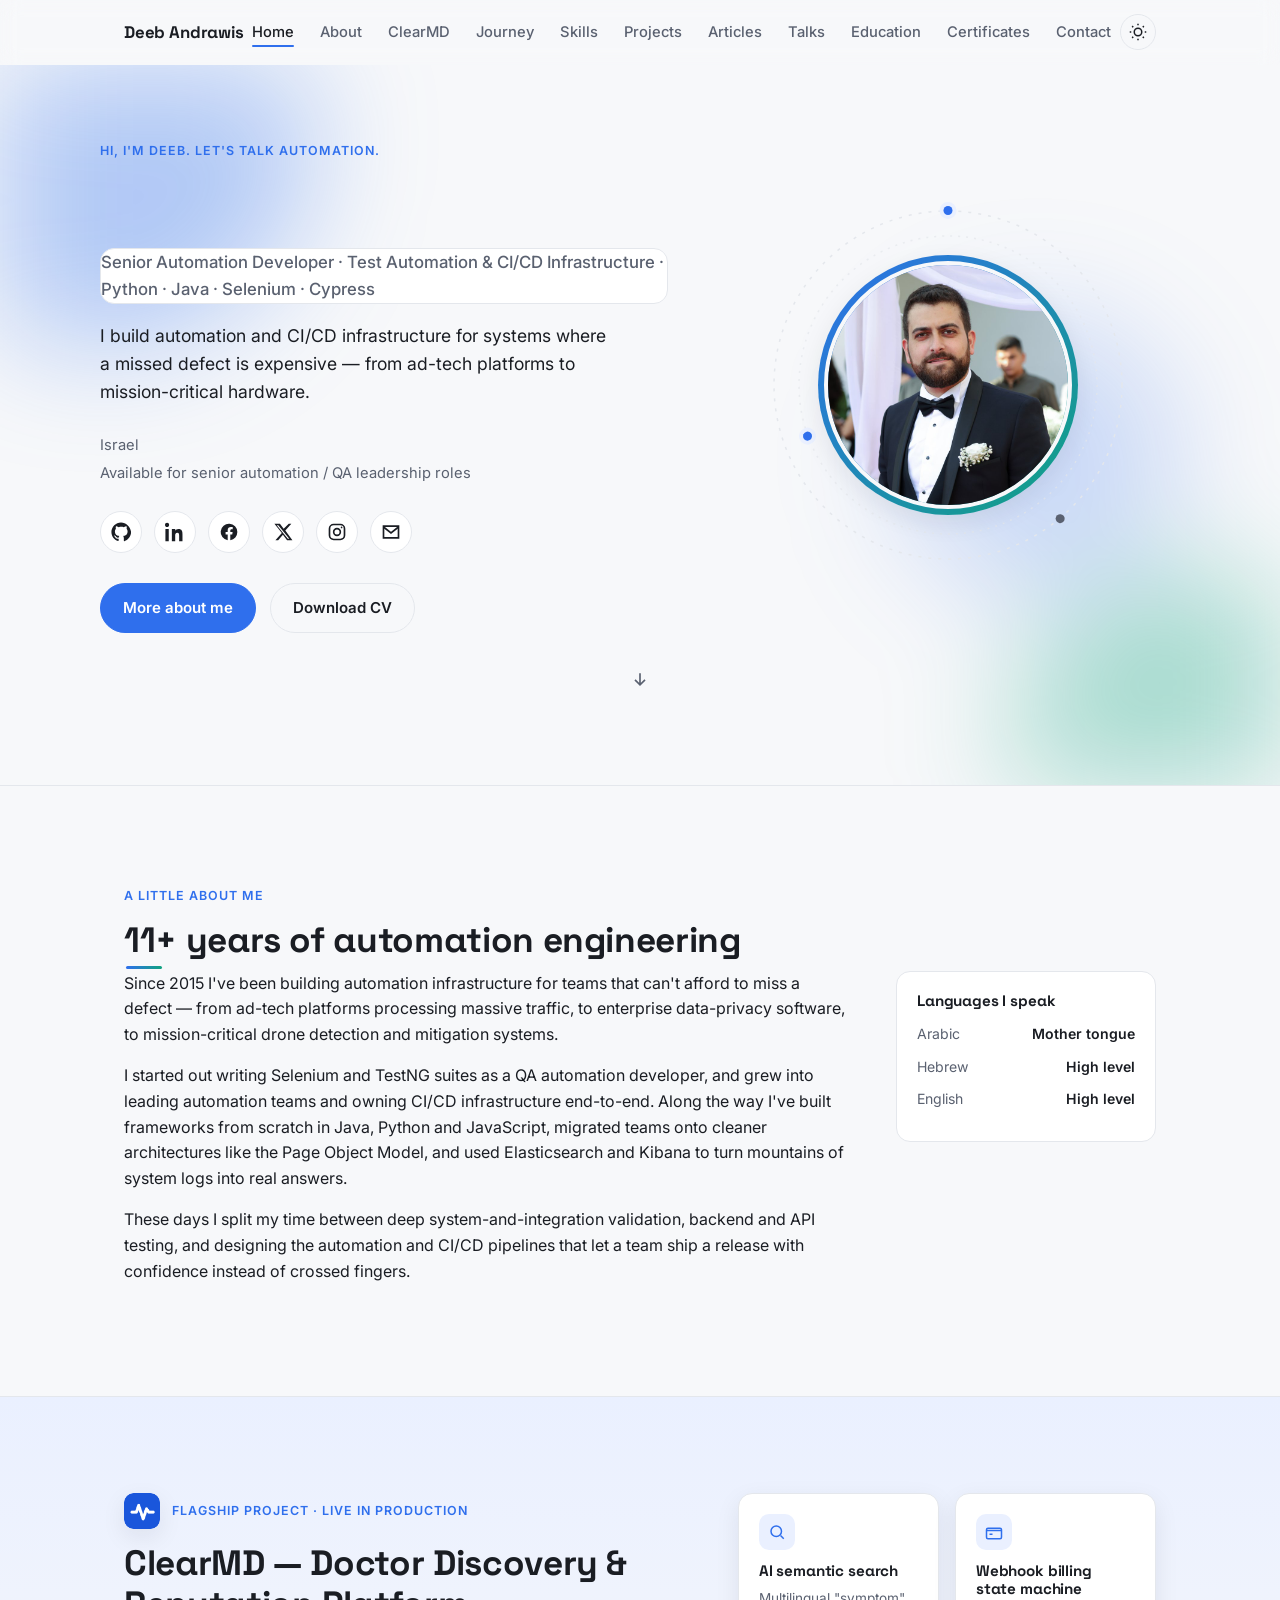
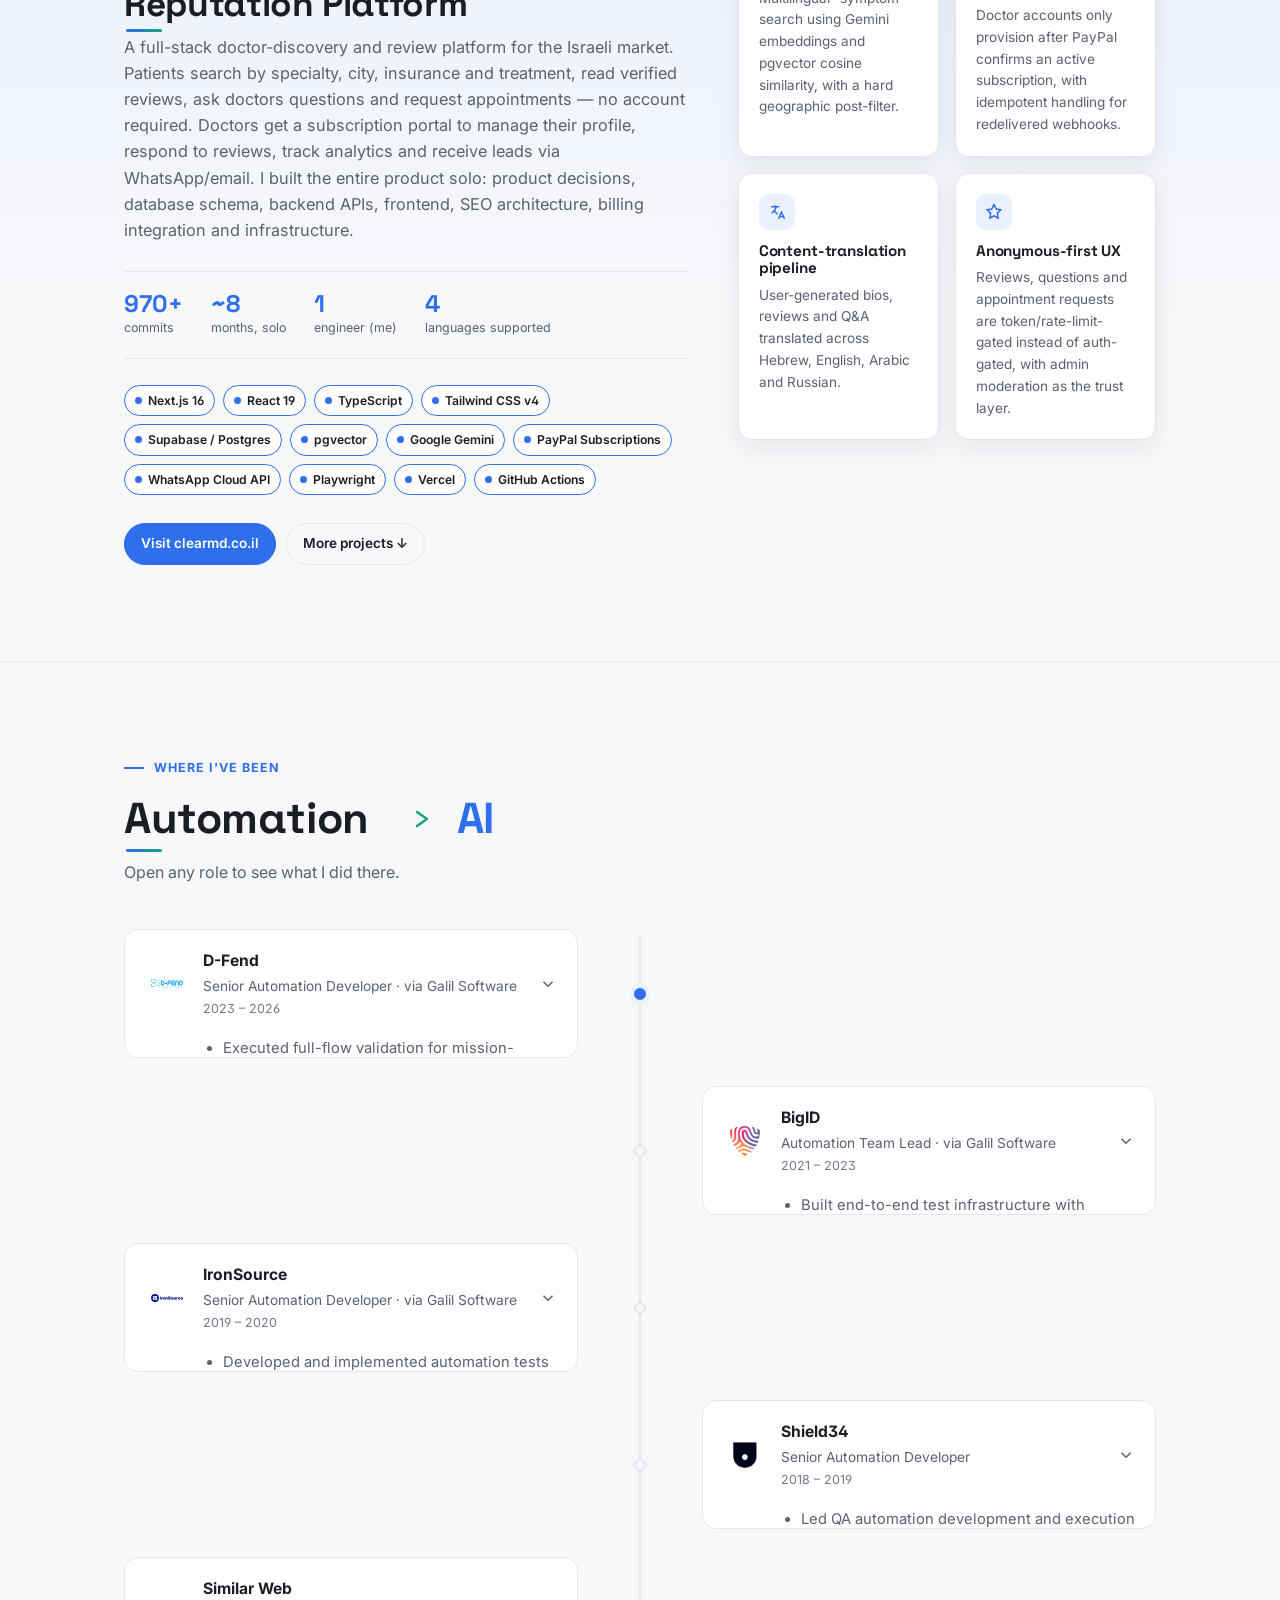
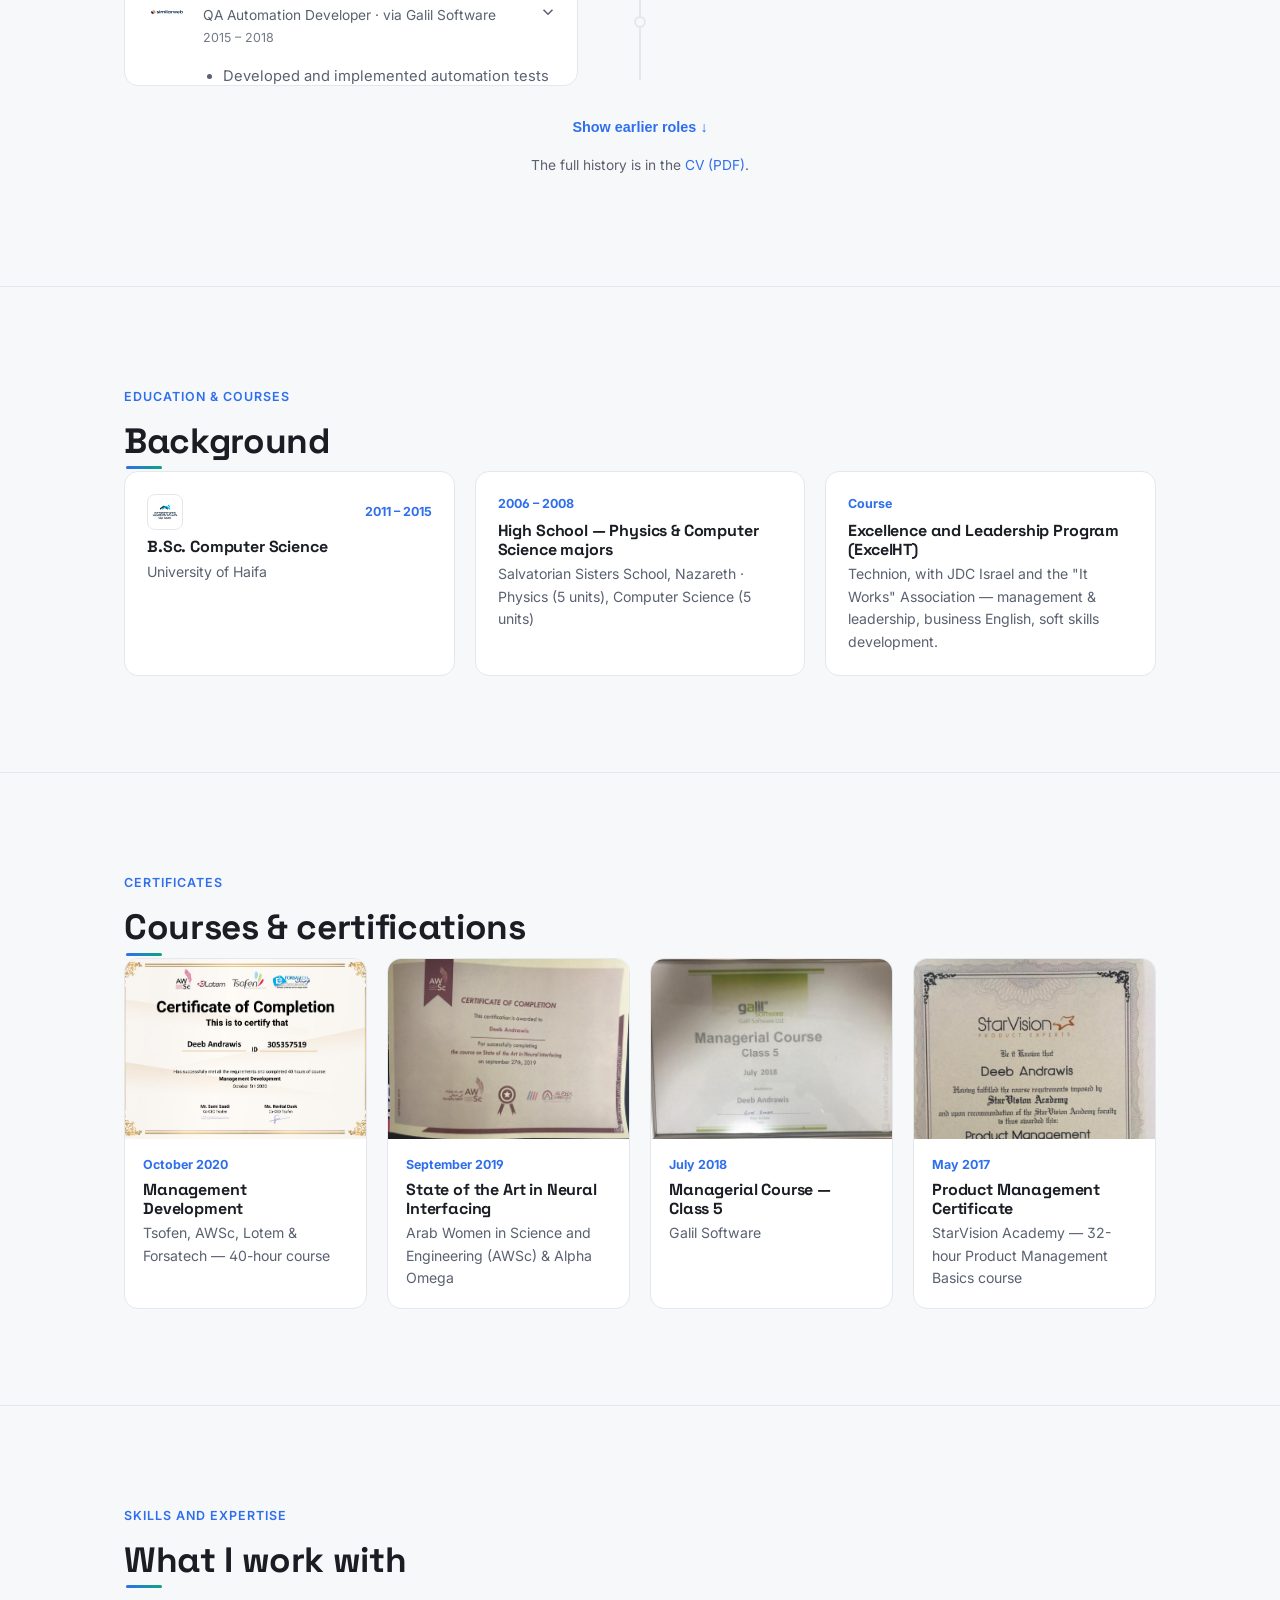
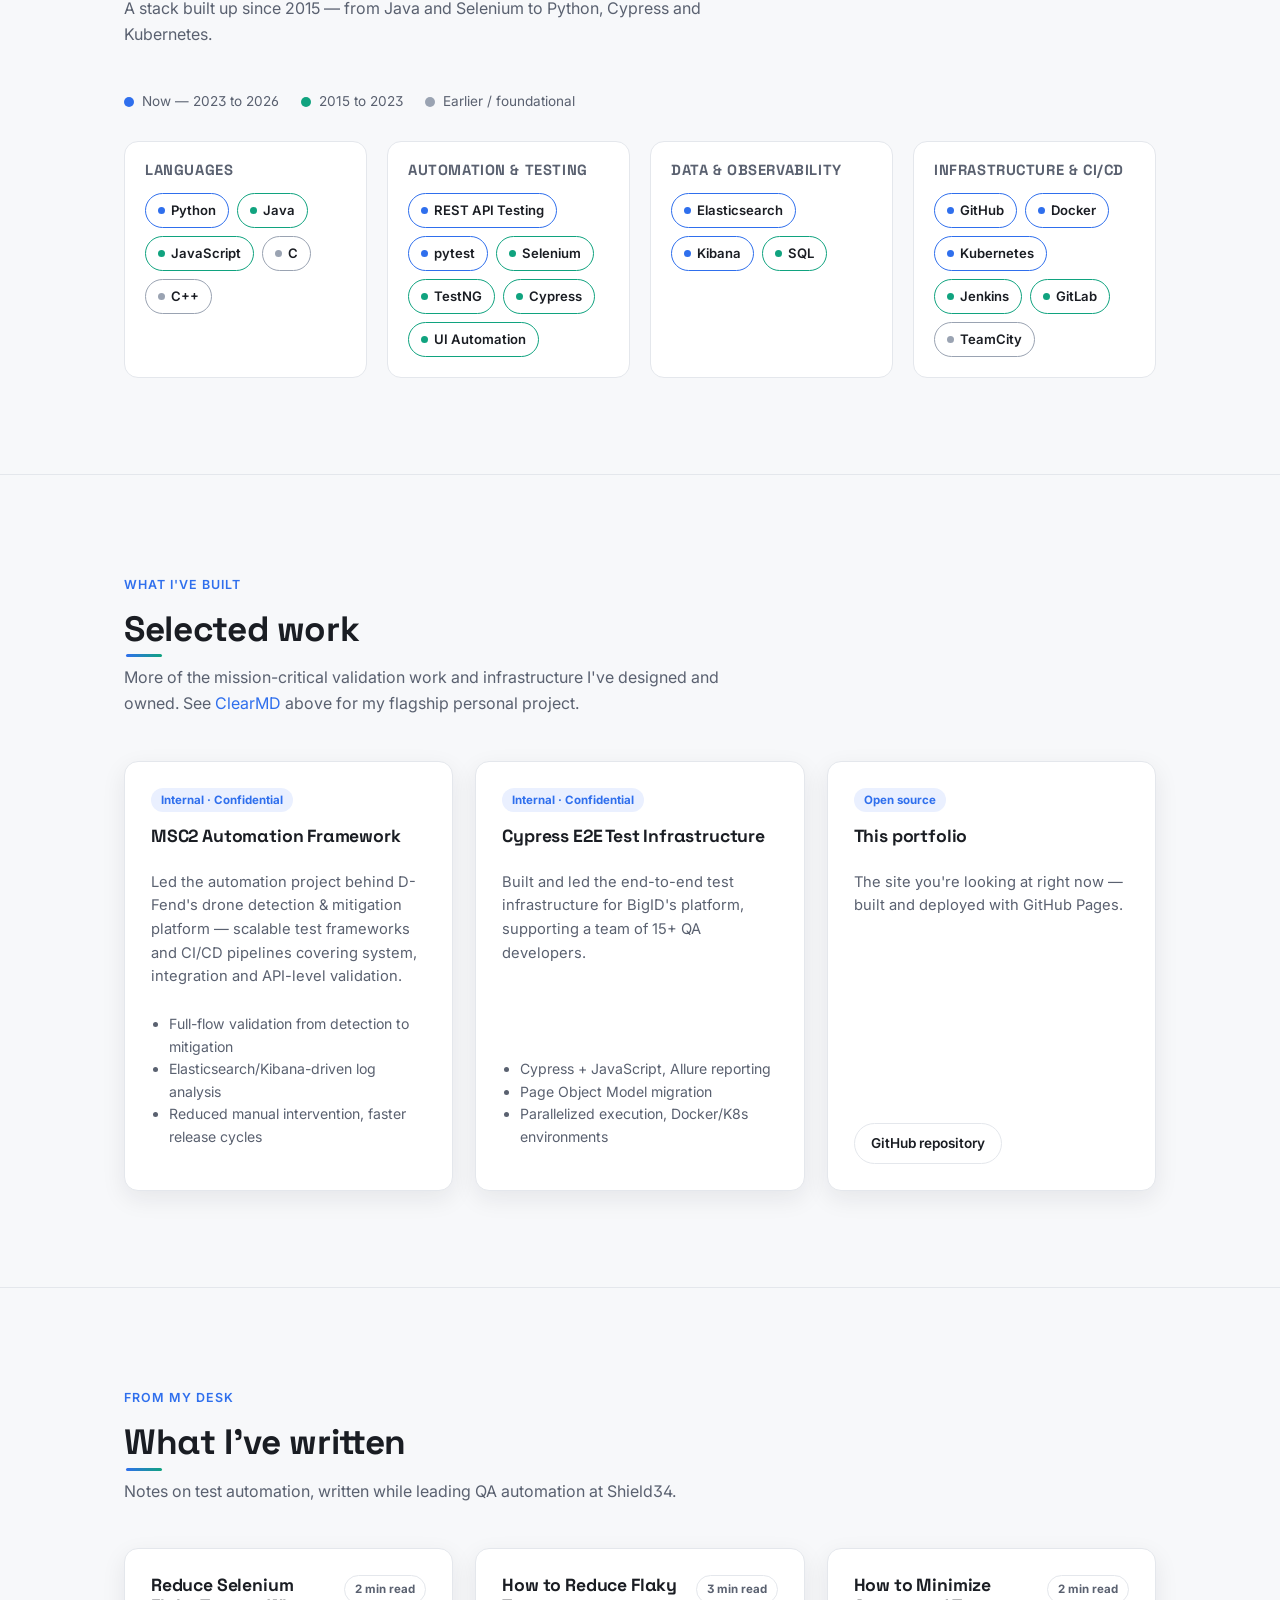
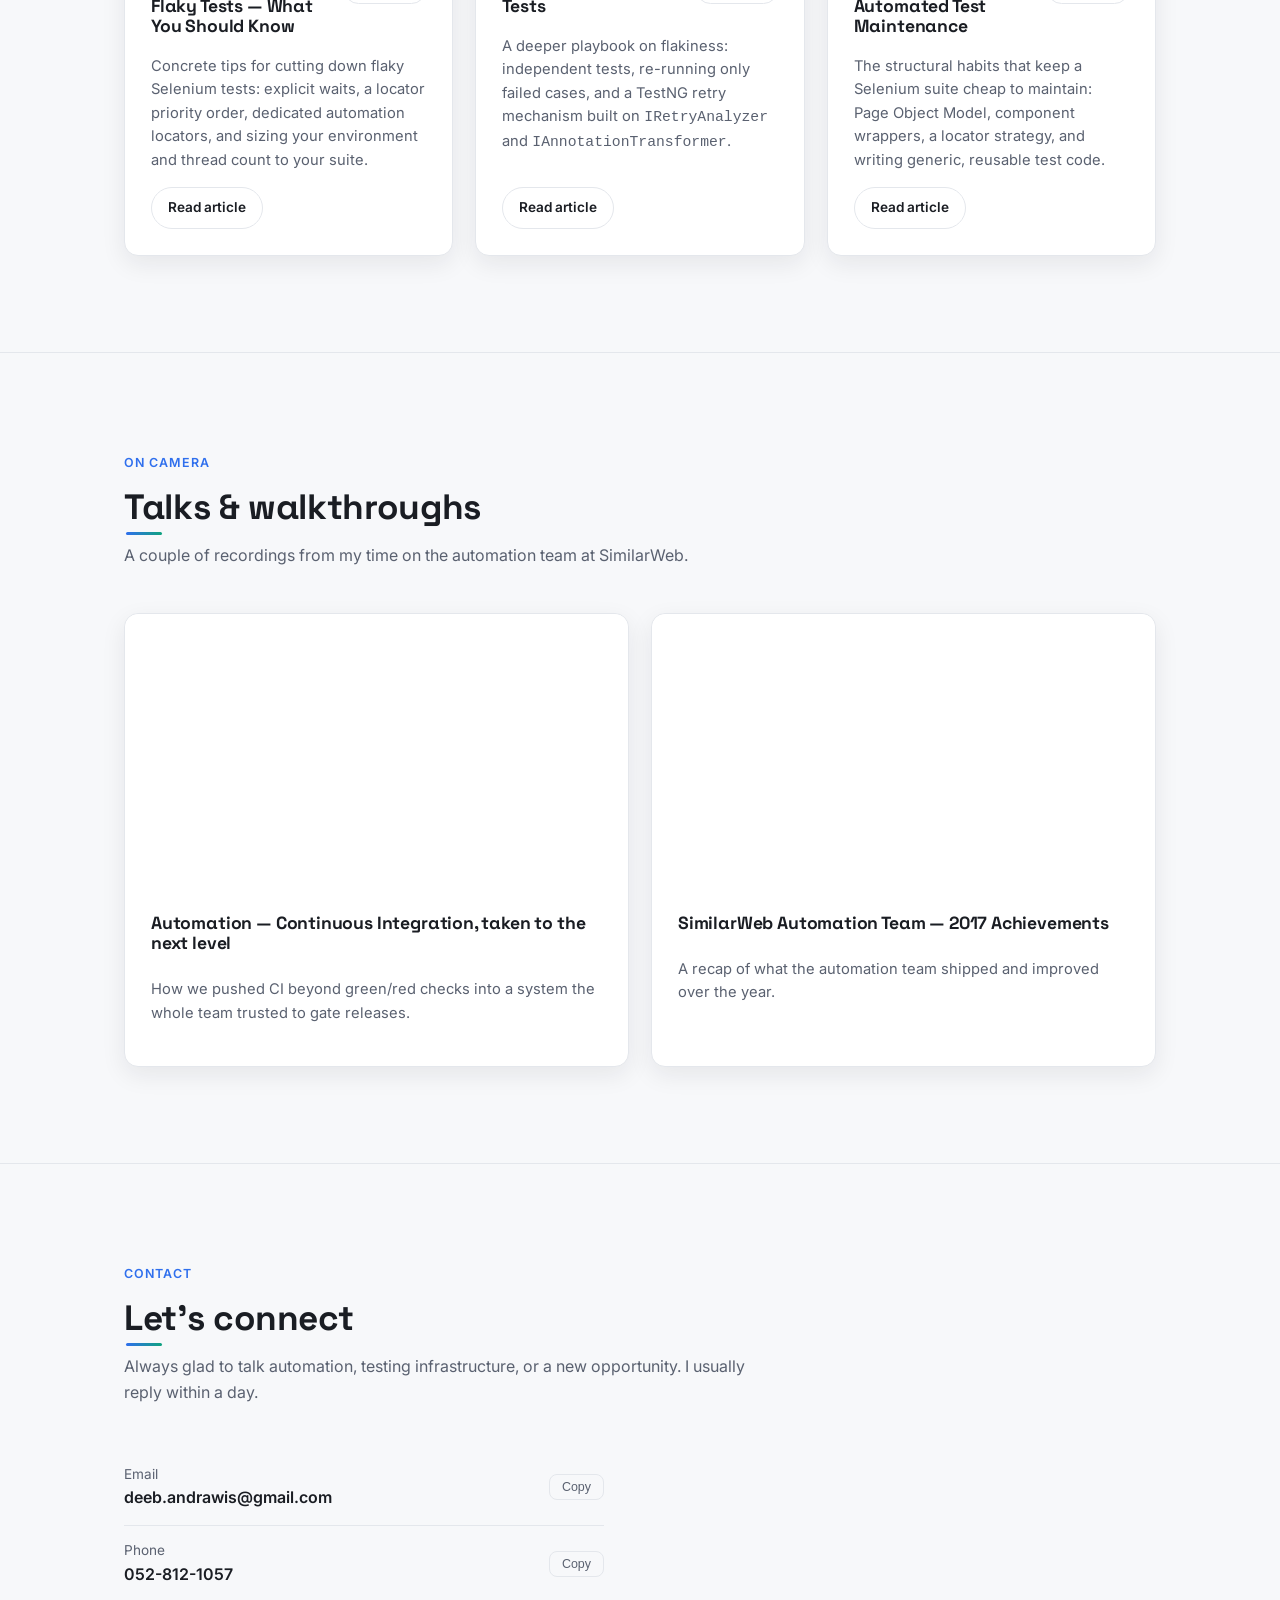
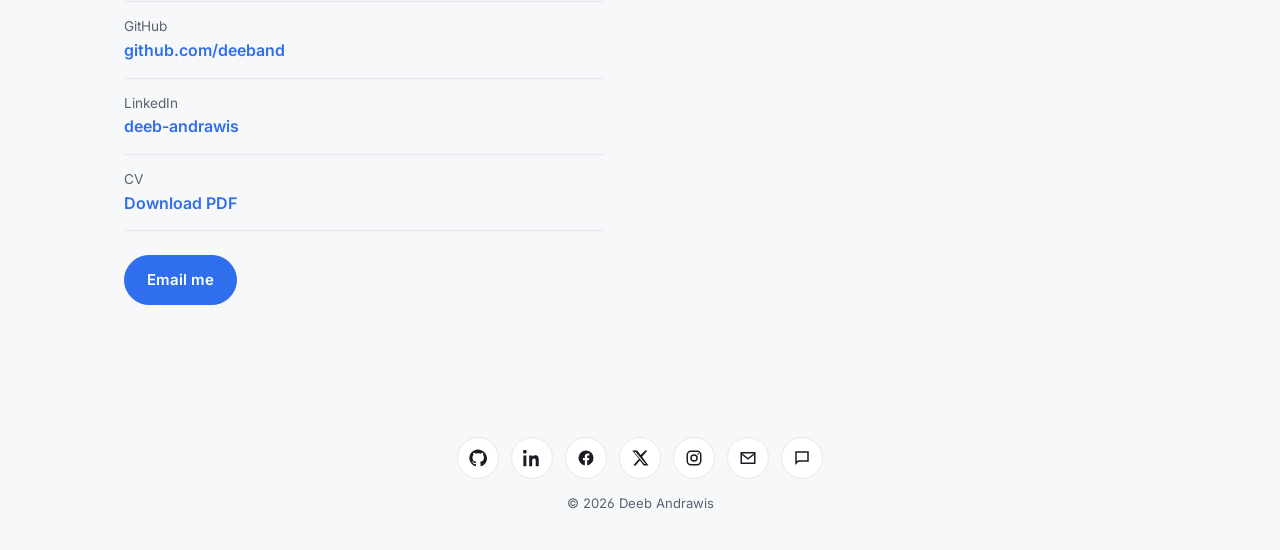
==== commit d91e0a0f: "optimizations" ====
--- a/index.html
+++ b/index.html
@@ -5,12 +5,72 @@
 <meta name="viewport" content="width=device-width, initial-scale=1">
 <title>Deeb Andrawis — Senior Automation Developer</title>
 <meta name="description" content="Deeb Andrawis, Senior Automation Developer. 11+ years building test automation and CI/CD infrastructure for mission-critical and enterprise software.">
+<meta name="robots" content="index, follow">
+<link rel="canonical" href="https://deeband.github.io/deeb-andrawis/">
+<meta name="theme-color" content="#2f6fed" media="(prefers-color-scheme: light)">
+<meta name="theme-color" content="#11131a" media="(prefers-color-scheme: dark)">
 <meta name="google-site-verification" content="ogLQyf8IyzFojWYJTsNB23Z0my0O2c6j56DiQi85VzY" />
-<link rel="icon" href="data:,">
+
+<!-- Open Graph -->
+<meta property="og:type" content="website">
+<meta property="og:site_name" content="Deeb Andrawis">
+<meta property="og:title" content="Deeb Andrawis — Senior Automation Developer">
+<meta property="og:description" content="11+ years building test automation and CI/CD infrastructure for mission-critical and enterprise software.">
+<meta property="og:url" content="https://deeband.github.io/deeb-andrawis/">
+<meta property="og:image" content="https://deeband.github.io/deeb-andrawis/assets/img/og-image.png">
+<meta property="og:image:width" content="1200">
+<meta property="og:image:height" content="630">
+<meta property="og:locale" content="en_US">
+
+<!-- Twitter -->
+<meta name="twitter:card" content="summary_large_image">
+<meta name="twitter:title" content="Deeb Andrawis — Senior Automation Developer">
+<meta name="twitter:description" content="11+ years building test automation and CI/CD infrastructure for mission-critical and enterprise software.">
+<meta name="twitter:image" content="https://deeband.github.io/deeb-andrawis/assets/img/og-image.png">
+
+<link rel="icon" type="image/svg+xml" href="assets/img/favicon.svg">
+<link rel="icon" type="image/png" sizes="32x32" href="assets/img/favicon-32.png">
+<link rel="icon" type="image/png" sizes="16x16" href="assets/img/favicon-16.png">
+<link rel="apple-touch-icon" href="assets/img/apple-touch-icon.png">
+
 <link rel="preconnect" href="https://fonts.googleapis.com">
 <link rel="preconnect" href="https://fonts.gstatic.com" crossorigin>
 <link href="https://fonts.googleapis.com/css2?family=Inter:wght@400;500;600;700;800&family=Space+Grotesk:wght@500;600;700&display=swap" rel="stylesheet">
 <link rel="stylesheet" href="assets/css/styles.css">
+<link rel="preload" as="image" href="assets/img/profile.jpg" fetchpriority="high">
+
+<script type="application/ld+json">
+{
+  "@context": "https://schema.org",
+  "@type": "Person",
+  "name": "Deeb Andrawis",
+  "url": "https://deeband.github.io/deeb-andrawis/",
+  "image": "https://deeband.github.io/deeb-andrawis/assets/img/profile.jpg",
+  "jobTitle": "Senior Automation Developer",
+  "description": "11+ years building test automation and CI/CD infrastructure for mission-critical and enterprise software.",
+  "email": "mailto:deeb.andrawis@gmail.com",
+  "sameAs": [
+    "https://github.com/deeband",
+    "https://www.linkedin.com/in/deeb-andrawis-01194469/",
+    "https://www.facebook.com/deeb.andrawis?ref=tn_tnmn",
+    "https://twitter.com/deeband",
+    "https://www.instagram.com/deebandrawis"
+  ],
+  "alumniOf": {
+    "@type": "CollegeOrUniversity",
+    "name": "University of Haifa"
+  },
+  "knowsAbout": ["Test Automation", "CI/CD", "Selenium", "Cypress", "Kubernetes", "QA Engineering"]
+}
+</script>
+<script type="application/ld+json">
+{
+  "@context": "https://schema.org",
+  "@type": "WebSite",
+  "name": "Deeb Andrawis — Senior Automation Developer",
+  "url": "https://deeband.github.io/deeb-andrawis/"
+}
+</script>
 </head>
 <body>
 <a class="skip-link" href="#about">Skip to content</a>
@@ -40,7 +100,7 @@
           <g class="moon"><path d="M20 14.5A8.5 8.5 0 1 1 9.5 4a7 7 0 0 0 10.5 10.5z" fill="currentColor" stroke="none"></path></g>
         </svg>
       </button>
-      <button class="nav-toggle" id="nav-toggle" aria-label="Toggle menu">
+      <button class="nav-toggle" id="nav-toggle" aria-label="Toggle menu" aria-expanded="false" aria-controls="primary-nav">
         <svg width="18" height="18" viewBox="0 0 24 24" fill="none" stroke="currentColor" stroke-width="2"><path d="M3 6h18M3 12h18M3 18h18"></path></svg>
       </button>
     </div>
@@ -113,7 +173,7 @@
             </div>
           </div>
           <div class="hero-portrait">
-            <img src="assets/img/profile.jpg" alt="Deeb Andrawis">
+            <img src="assets/img/profile.jpg" alt="Deeb Andrawis" width="800" height="800" fetchpriority="high">
           </div>
         </div>
       </div>
@@ -247,7 +307,7 @@
         <div class="tl-row">
           <div class="tl-slot tl-left">
             <div class="role">
-              <div class="role-head">
+              <div class="role-head" role="button" tabindex="0" aria-expanded="false">
                 <div class="role-badge role-logo"><img src="assets/img/logos/dfend.svg" alt="D-Fend logo" loading="lazy"></div>
                 <div class="role-head-text">
                   <span class="role-company-name">D-Fend</span>
@@ -277,7 +337,7 @@
           <div class="tl-dot-wrap"><span class="tl-dot"></span></div>
           <div class="tl-slot tl-right">
             <div class="role">
-              <div class="role-head">
+              <div class="role-head" role="button" tabindex="0" aria-expanded="false">
                 <div class="role-badge role-logo"><img src="assets/img/logos/bigid.png" alt="BigID logo" loading="lazy"></div>
                 <div class="role-head-text">
                   <span class="role-company-name">BigID</span>
@@ -303,7 +363,7 @@
         <div class="tl-row">
           <div class="tl-slot tl-left">
             <div class="role">
-              <div class="role-head">
+              <div class="role-head" role="button" tabindex="0" aria-expanded="false">
                 <div class="role-badge role-logo"><img src="assets/img/logos/ironsource.svg" alt="ironSource logo" loading="lazy"></div>
                 <div class="role-head-text">
                   <span class="role-company-name">IronSource</span>
@@ -329,7 +389,7 @@
           <div class="tl-dot-wrap"><span class="tl-dot"></span></div>
           <div class="tl-slot tl-right">
             <div class="role">
-              <div class="role-head">
+              <div class="role-head" role="button" tabindex="0" aria-expanded="false">
                 <div class="role-badge role-logo"><img src="assets/img/logos/shield34.png" alt="Shield34 logo" loading="lazy"></div>
                 <div class="role-head-text">
                   <span class="role-company-name">Shield34</span>
@@ -353,7 +413,7 @@
         <div class="tl-row">
           <div class="tl-slot tl-left">
             <div class="role">
-              <div class="role-head">
+              <div class="role-head" role="button" tabindex="0" aria-expanded="false">
                 <div class="role-badge role-logo"><img src="assets/img/logos/similarweb.svg" alt="Similarweb logo" loading="lazy"></div>
                 <div class="role-head-text">
                   <span class="role-company-name">Similar Web</span>
@@ -382,7 +442,7 @@
           <div class="tl-dot-wrap"><span class="tl-dot"></span></div>
           <div class="tl-slot tl-right">
             <div class="role">
-              <div class="role-head">
+              <div class="role-head" role="button" tabindex="0" aria-expanded="false">
                 <div class="role-badge role-logo"><img src="assets/img/logos/haifa.png" alt="University of Haifa logo" loading="lazy"></div>
                 <div class="role-head-text">
                   <span class="role-company-name">University of Haifa</span>
@@ -405,7 +465,7 @@
         <div class="tl-row hidden-early">
           <div class="tl-slot tl-left">
             <div class="role">
-              <div class="role-head">
+              <div class="role-head" role="button" tabindex="0" aria-expanded="false">
                 <div class="role-badge">SS</div>
                 <div class="role-head-text">
                   <span class="role-company-name">S.S School</span>
@@ -682,11 +742,11 @@
         <ul class="contact-info-list">
           <li>
             <div><div class="label">Email</div><div class="value" id="email-value">deeb.andrawis@gmail.com</div></div>
-            <button class="copy-btn" data-copy="deeb.andrawis@gmail.com">Copy</button>
+            <button class="copy-btn" data-copy="deeb.andrawis@gmail.com" aria-live="polite">Copy</button>
           </li>
           <li>
             <div><div class="label">Phone</div><div class="value">052-812-1057</div></div>
-            <button class="copy-btn" data-copy="0528121057">Copy</button>
+            <button class="copy-btn" data-copy="0528121057" aria-live="polite">Copy</button>
           </li>
           <li>
             <div><div class="label">GitHub</div><div class="value"><a href="https://github.com/deeband" target="_blank" rel="noopener">github.com/deeband</a></div></div>
--- a/assets/css/styles.css
+++ b/assets/css/styles.css
@@ -103,6 +103,10 @@
 
 section { padding: 96px 0; border-bottom: 1px solid var(--border); }
 section:last-of-type { border-bottom: none; }
+@media (max-width: 760px) {
+  section { padding: 64px 0; }
+  .container { padding: 0 20px; }
+}
 
 .eyebrow {
   display: inline-block;
@@ -247,6 +251,8 @@
   cursor: pointer;
   color: var(--text);
 }
+.nav-toggle svg { transition: transform .25s var(--ease); }
+.nav-toggle[aria-expanded="true"] svg { transform: rotate(90deg); }
 
 @media (max-width: 760px) {
   nav.primary-nav { display: none; }
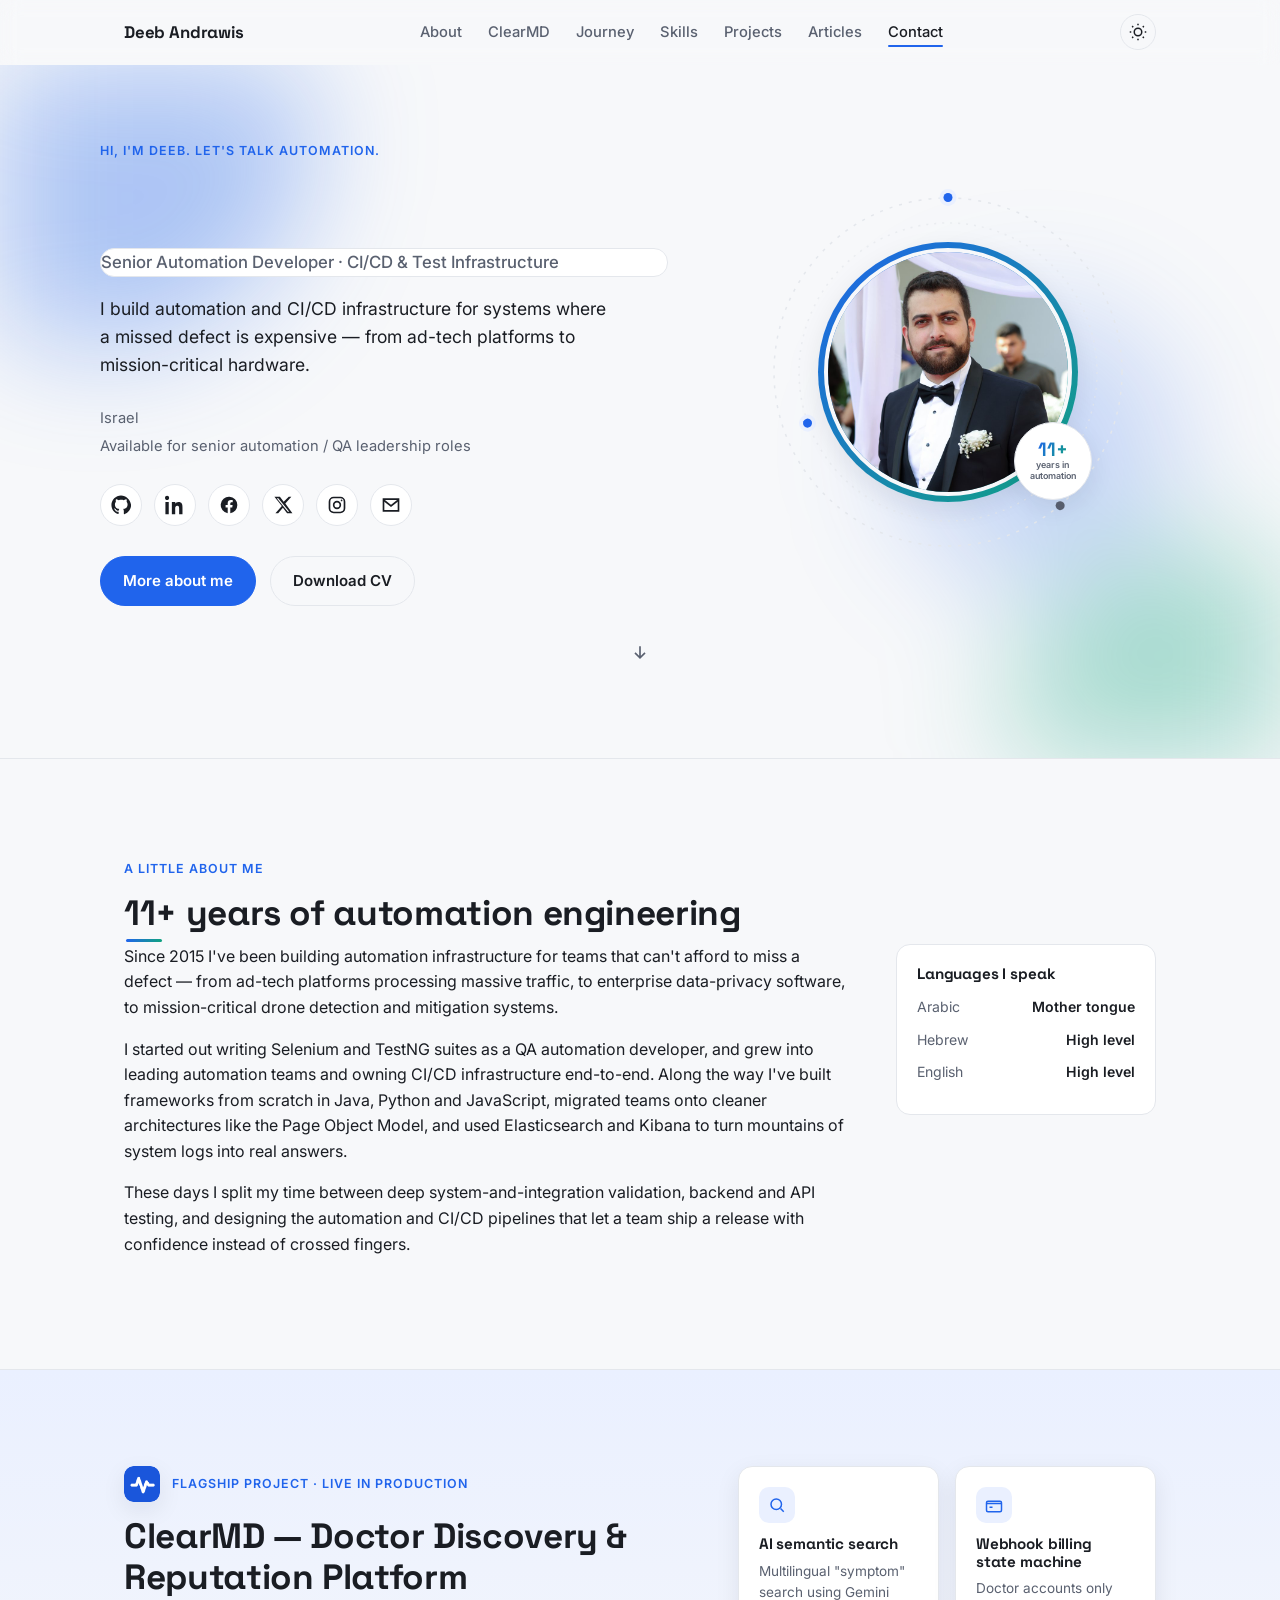
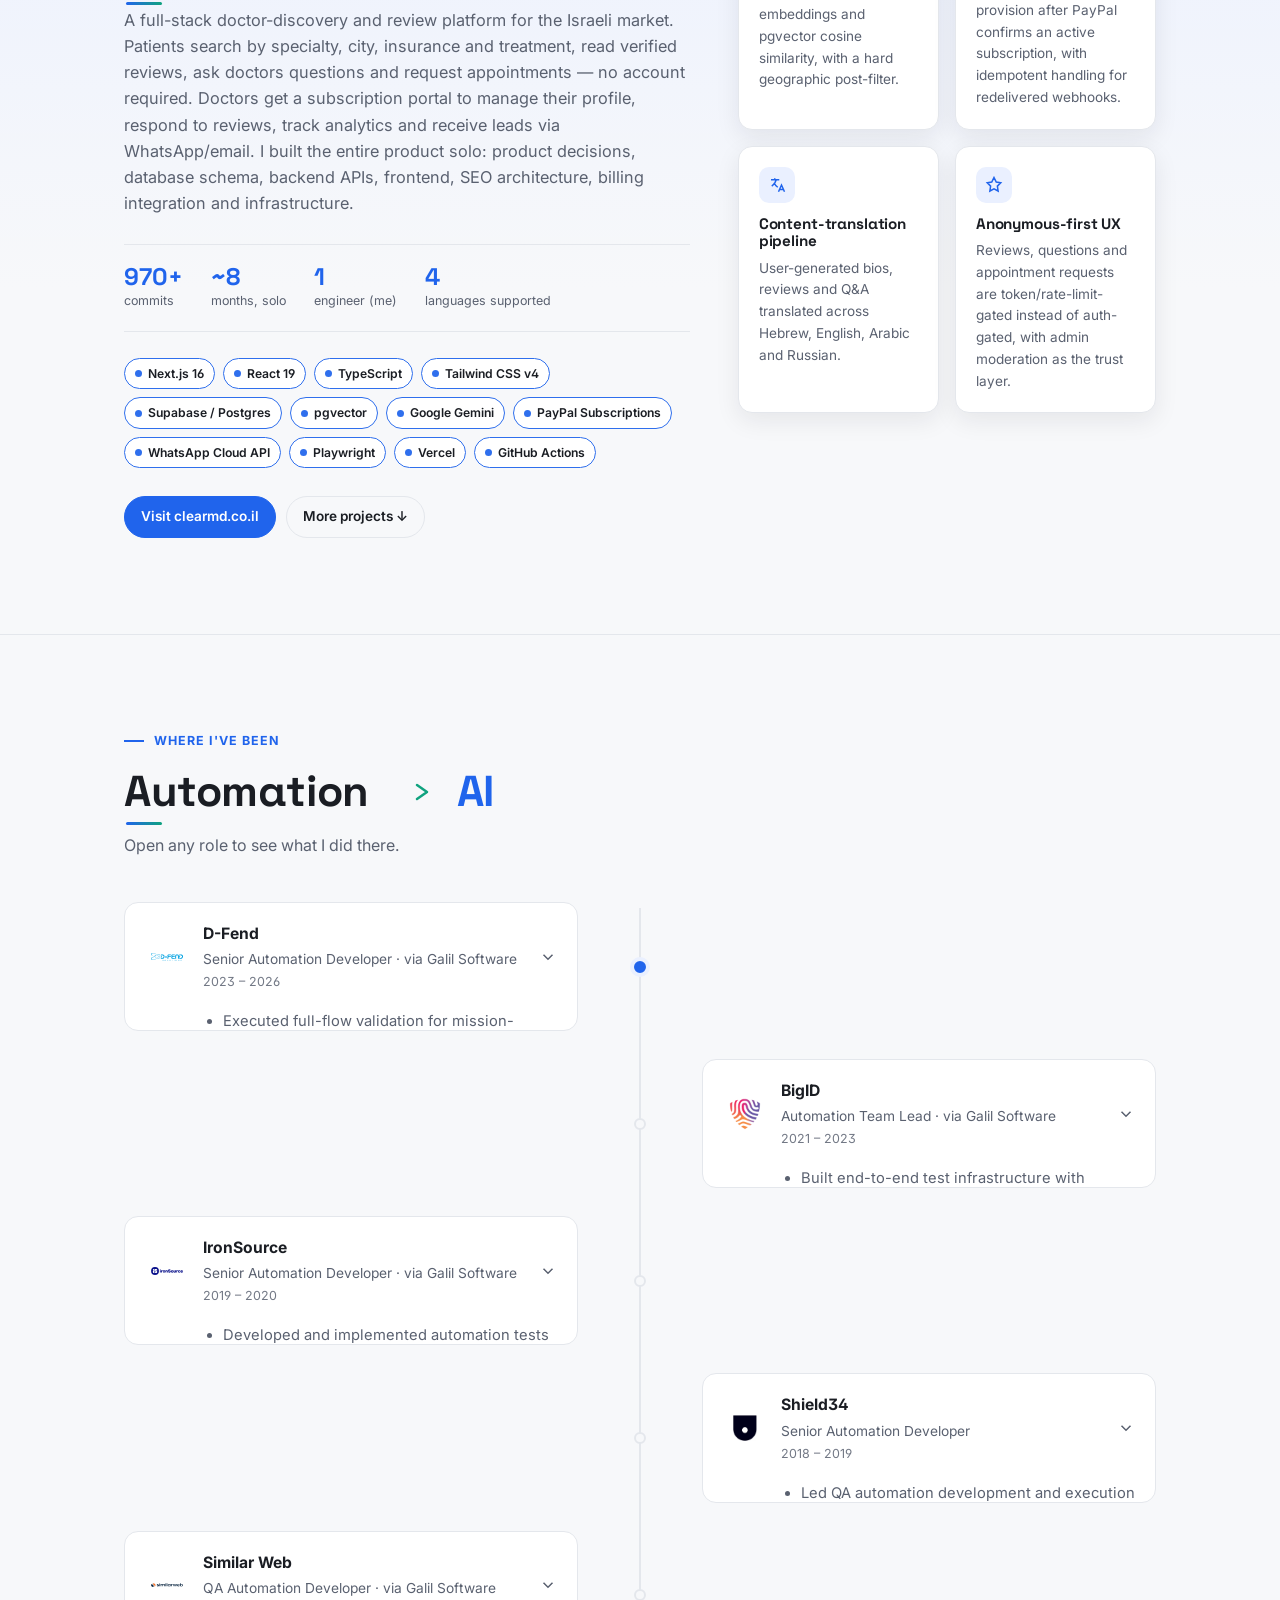
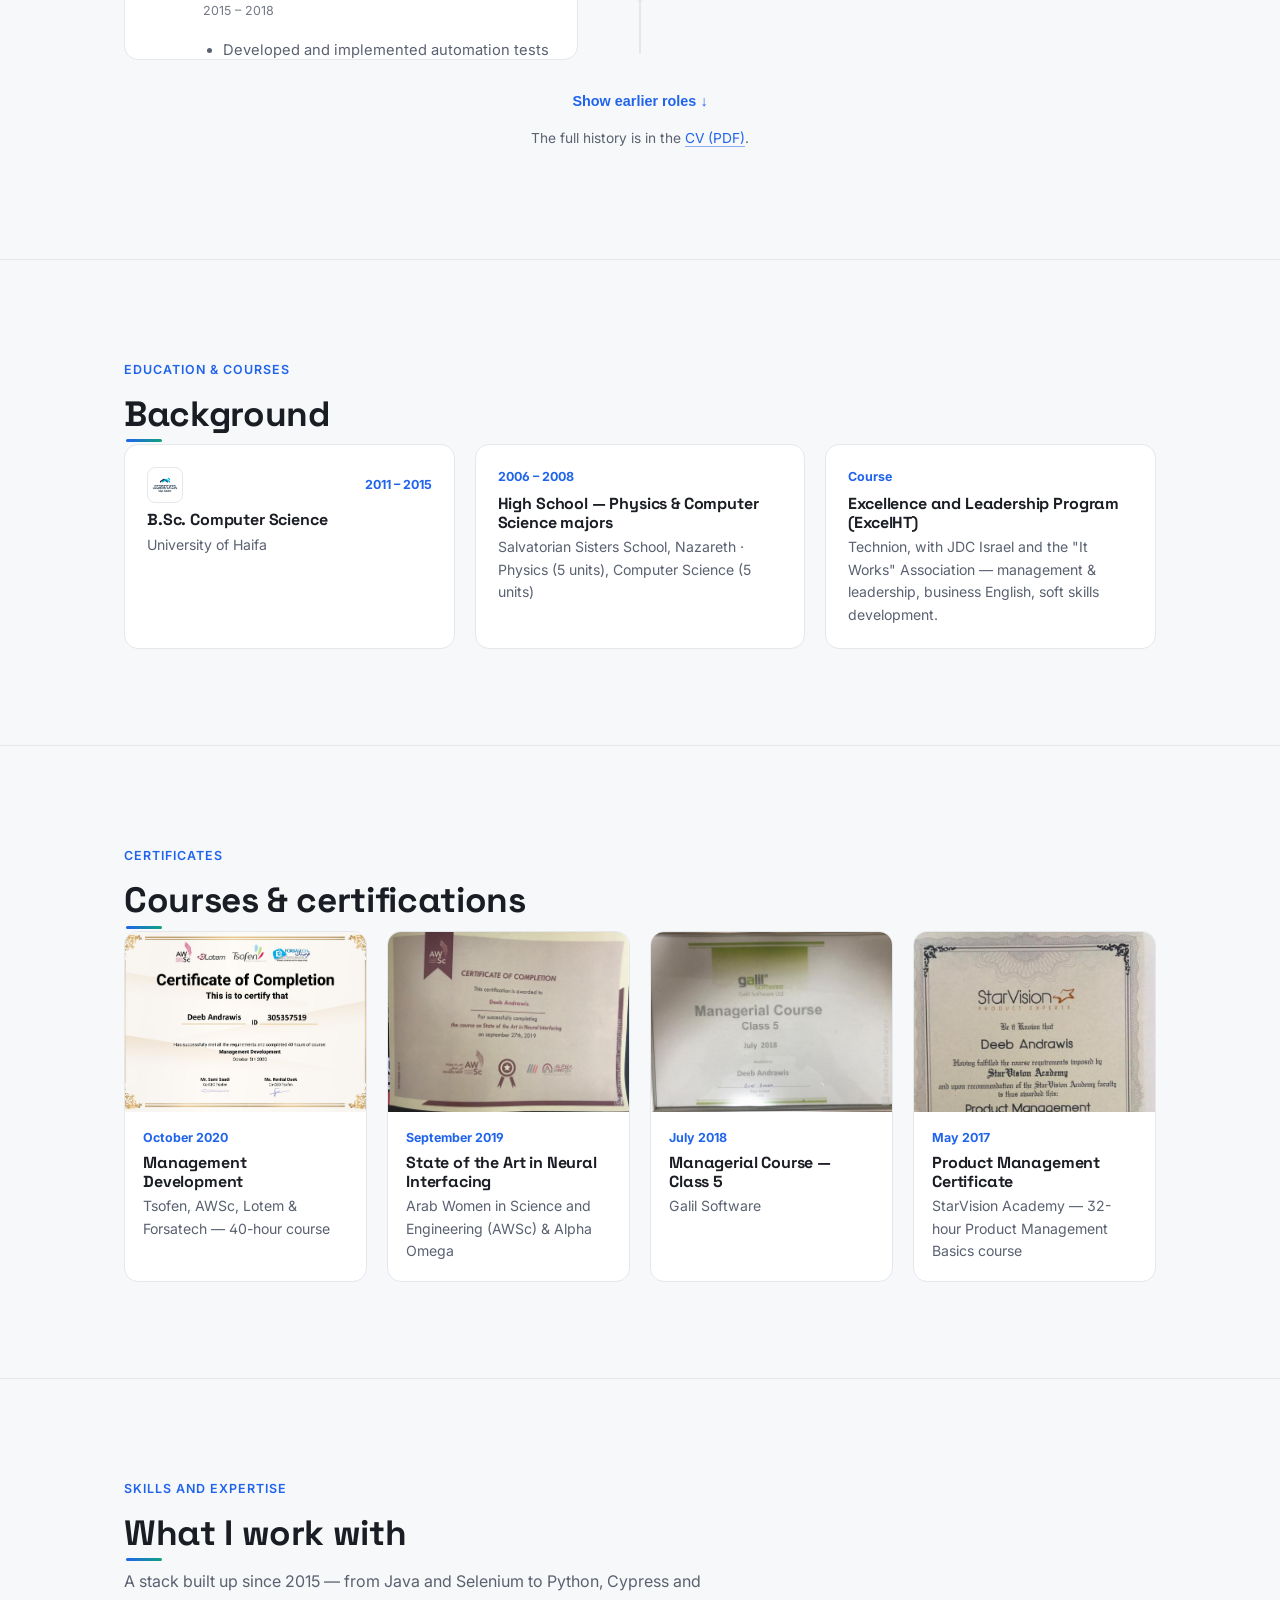
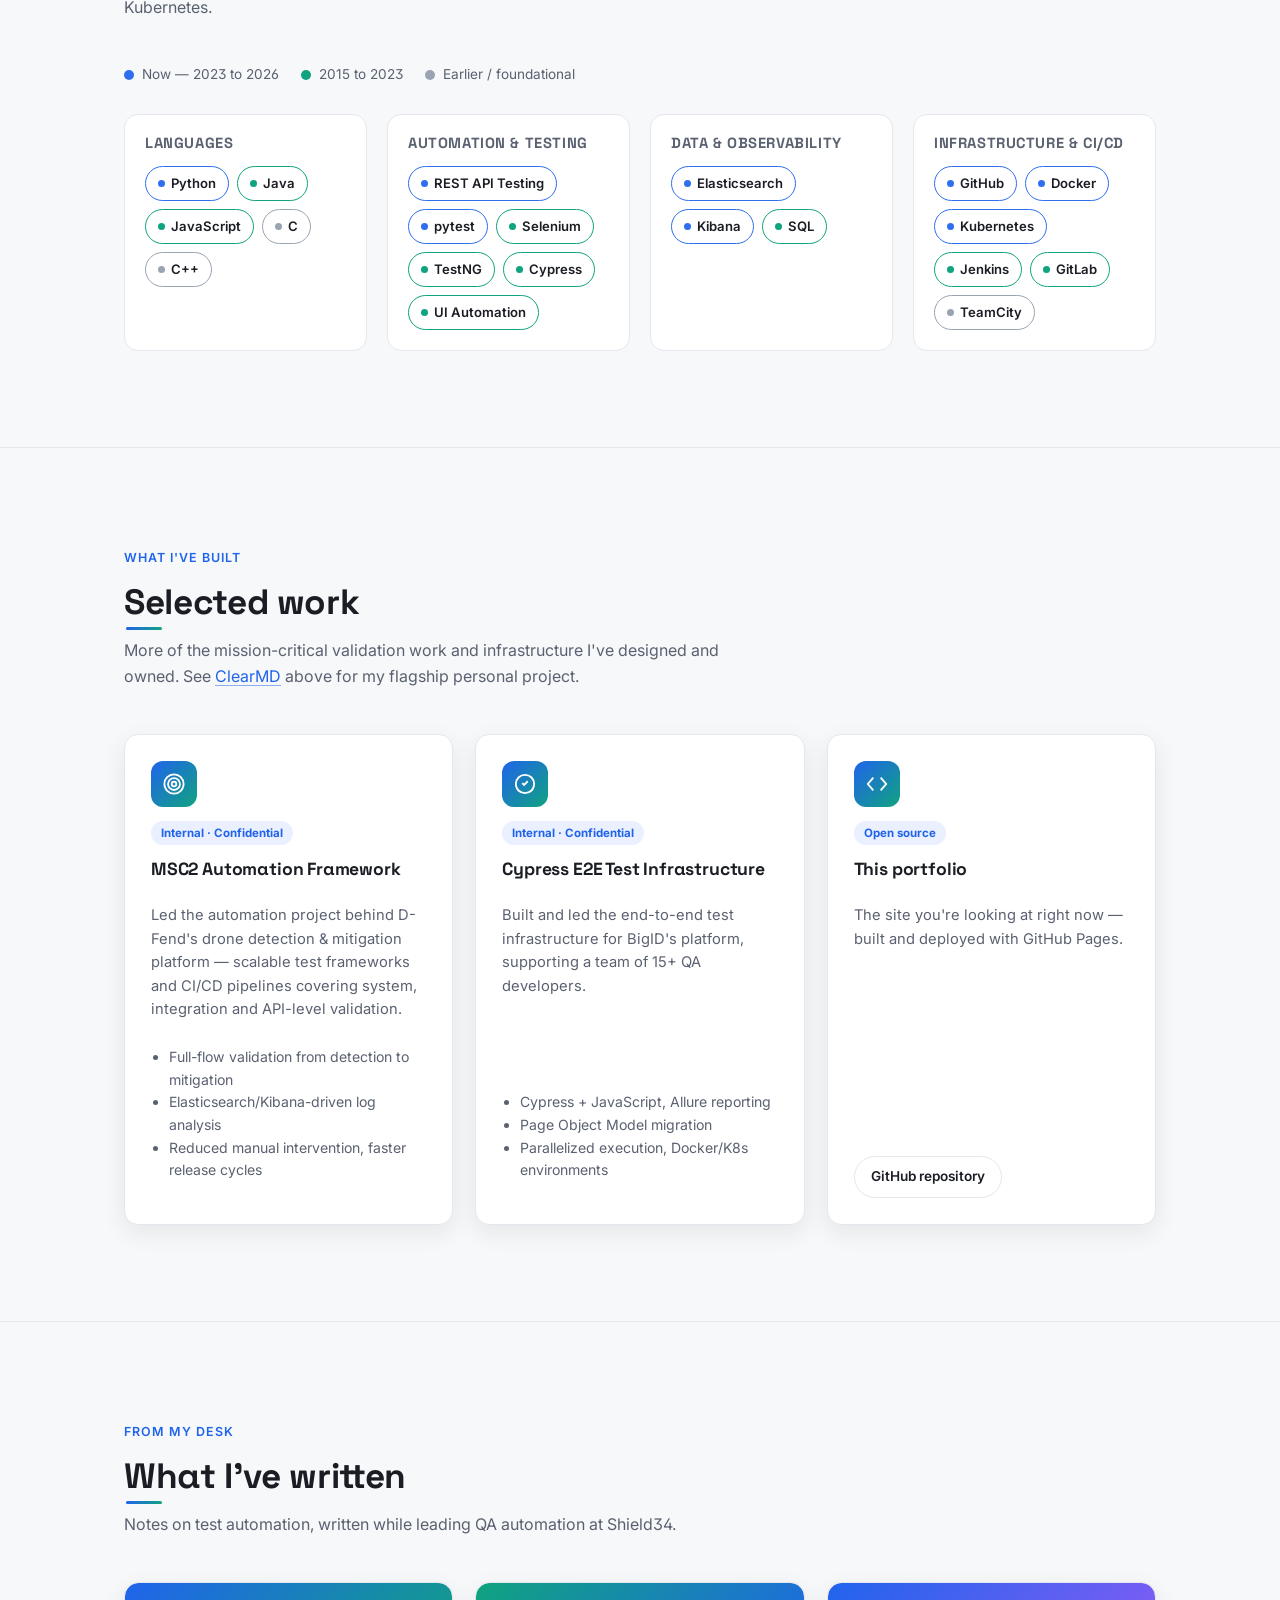
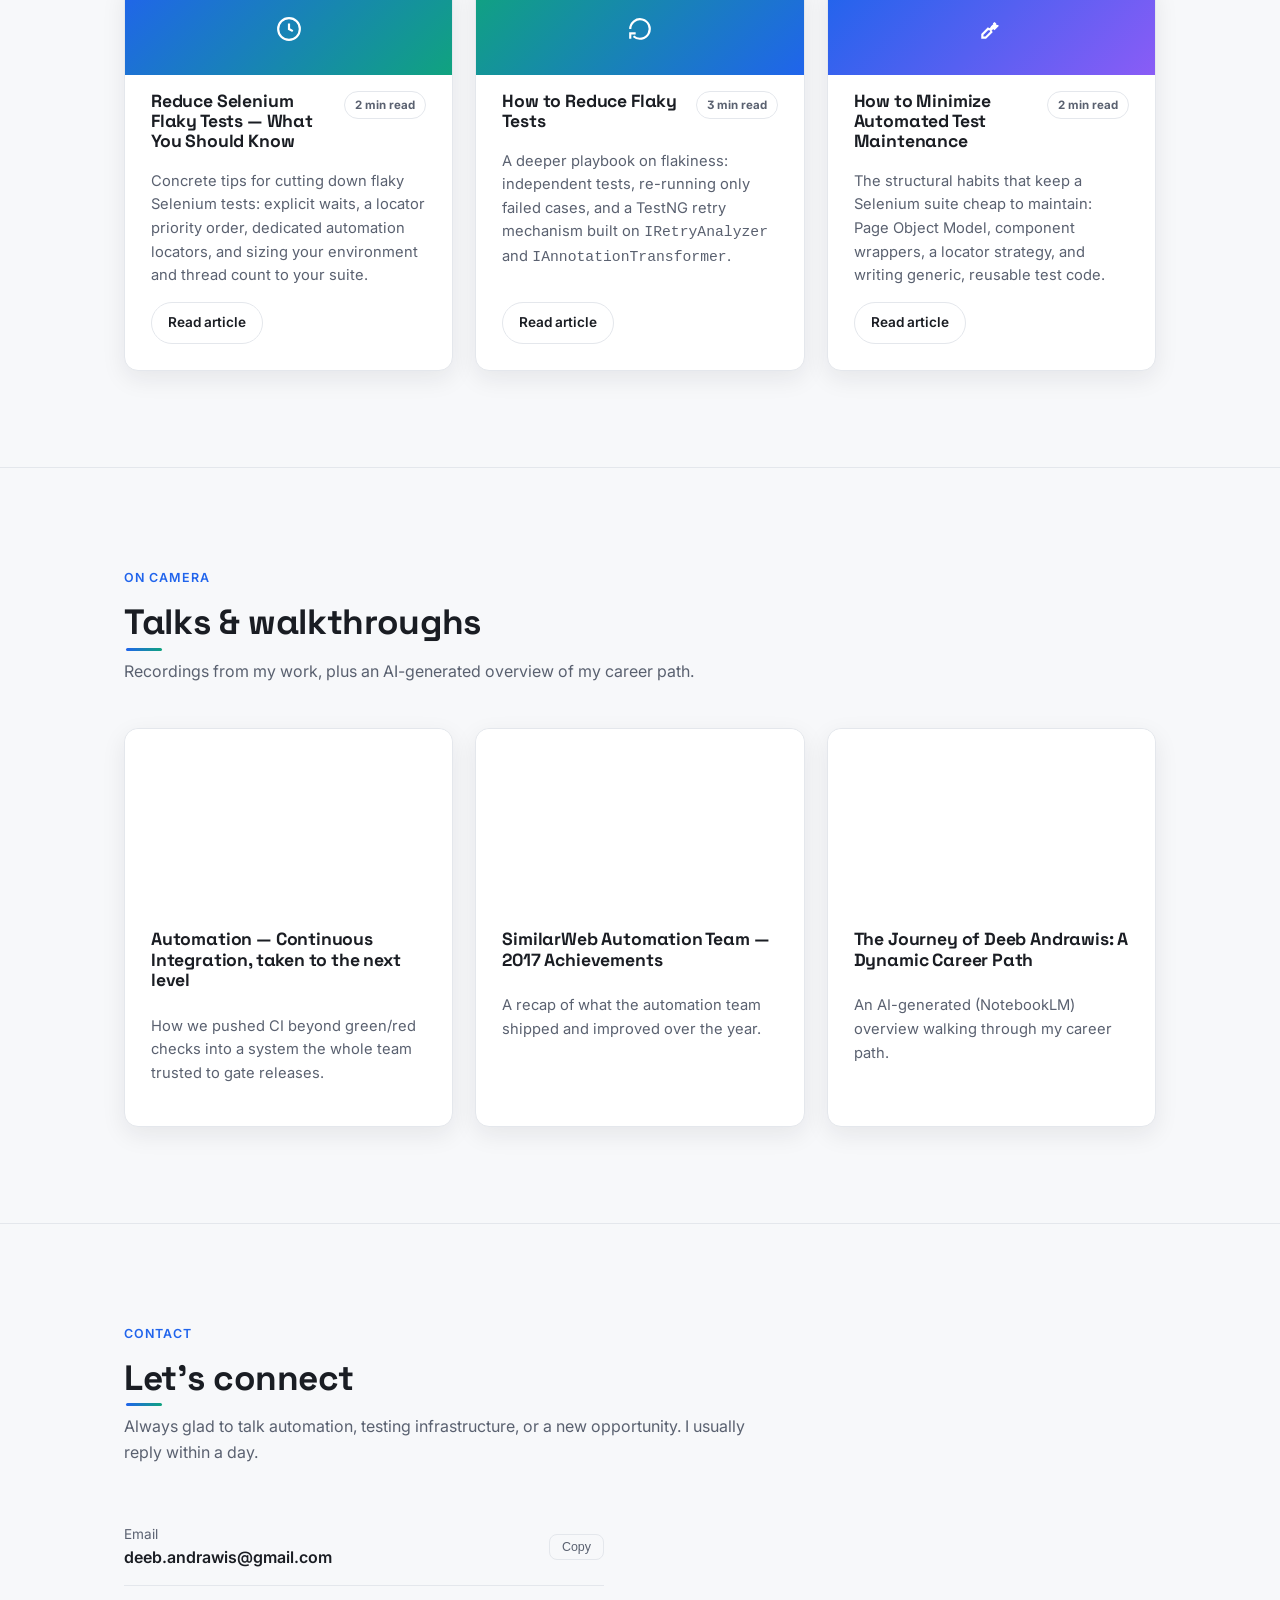
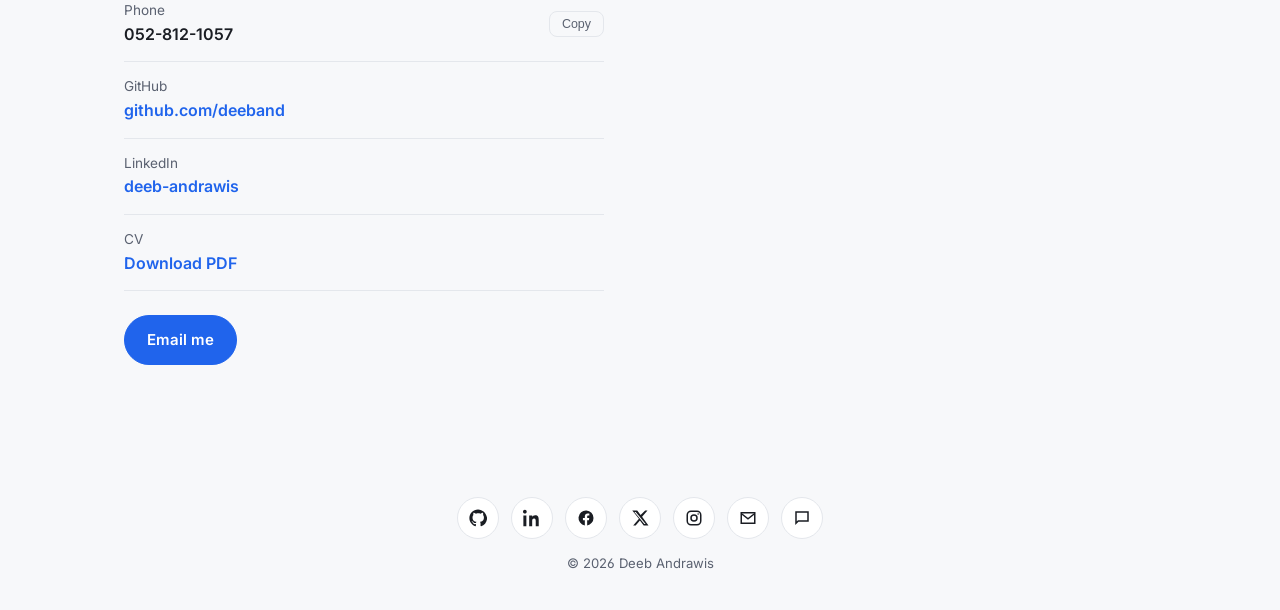
==== commit e703bc7b: "add video and ui changes" ====
--- a/index.html
+++ b/index.html
@@ -80,16 +80,12 @@
     <a class="logo" href="#home">Deeb Andrawis</a>
     <nav class="primary-nav" id="primary-nav">
       <ul>
-        <li><a href="#home">Home</a></li>
         <li><a href="#about">About</a></li>
         <li><a href="#flagship">ClearMD</a></li>
         <li><a href="#journey">Journey</a></li>
         <li><a href="#skills">Skills</a></li>
         <li><a href="#projects">Projects</a></li>
         <li><a href="#articles">Articles</a></li>
-        <li><a href="#talks">Talks</a></li>
-        <li><a href="#education">Education</a></li>
-        <li><a href="#certificates">Certificates</a></li>
         <li><a href="#contact">Contact</a></li>
       </ul>
     </nav>
@@ -120,7 +116,7 @@
       <div>
         <span class="eyebrow">Hi, I'm Deeb. Let's talk automation.</span>
         <h1>Deeb Andrawis</h1>
-        <p class="role">Senior Automation Developer · Test Automation &amp; CI/CD Infrastructure · Python · Java · Selenium · Cypress</p>
+        <p class="role">Senior Automation Developer · CI/CD &amp; Test Infrastructure</p>
         <p class="pitch">I build automation and CI/CD infrastructure for systems where a missed defect is expensive — from ad-tech platforms to mission-critical hardware.</p>
         <div class="hero-meta">
           <span>Israel</span>
@@ -174,6 +170,10 @@
           </div>
           <div class="hero-portrait">
             <img src="assets/img/profile.jpg" alt="Deeb Andrawis" width="800" height="800" fetchpriority="high">
+          </div>
+          <div class="hero-badge" aria-hidden="true">
+            <span class="hero-badge-num">11+</span>
+            <span class="hero-badge-label">years in automation</span>
           </div>
         </div>
       </div>
@@ -632,6 +632,9 @@
 
       <div class="project-grid">
         <div class="project-card">
+          <div class="project-icon" aria-hidden="true">
+            <svg width="22" height="22" viewBox="0 0 24 24" fill="none" stroke="currentColor" stroke-width="2"><circle cx="12" cy="12" r="2.5"></circle><circle cx="12" cy="12" r="6.5"></circle><circle cx="12" cy="12" r="10.5"></circle></svg>
+          </div>
           <span class="tag">Internal · Confidential</span>
           <h3>MSC2 Automation Framework</h3>
           <p>Led the automation project behind D-Fend's drone detection &amp; mitigation platform — scalable test frameworks and CI/CD pipelines covering system, integration and API-level validation.</p>
@@ -642,6 +645,9 @@
           </ul>
         </div>
         <div class="project-card">
+          <div class="project-icon" aria-hidden="true">
+            <svg width="22" height="22" viewBox="0 0 24 24" fill="none" stroke="currentColor" stroke-width="2"><path d="M9 11l2 2 4-4"></path><circle cx="12" cy="12" r="10"></circle></svg>
+          </div>
           <span class="tag">Internal · Confidential</span>
           <h3>Cypress E2E Test Infrastructure</h3>
           <p>Built and led the end-to-end test infrastructure for BigID's platform, supporting a team of 15+ QA developers.</p>
@@ -652,6 +658,9 @@
           </ul>
         </div>
         <div class="project-card">
+          <div class="project-icon" aria-hidden="true">
+            <svg width="22" height="22" viewBox="0 0 24 24" fill="none" stroke="currentColor" stroke-width="2"><path d="M8 5l-6 7 6 7M16 5l6 7-6 7"></path></svg>
+          </div>
           <span class="tag">Open source</span>
           <h3>This portfolio</h3>
           <p>The site you're looking at right now — built and deployed with GitHub Pages.</p>
@@ -671,7 +680,10 @@
       <p class="section-sub">Notes on test automation, written while leading QA automation at Shield34.</p>
 
       <div class="project-grid">
-        <div class="project-card">
+        <div class="project-card article-card">
+          <div class="article-thumb article-thumb-a" aria-hidden="true">
+            <svg width="26" height="26" viewBox="0 0 24 24" fill="none" stroke="currentColor" stroke-width="2"><circle cx="12" cy="12" r="10"></circle><path d="M12 7v5l3.5 2"></path></svg>
+          </div>
           <div class="article-card-head">
             <h3>Reduce Selenium Flaky Tests — What You Should Know</h3>
             <span class="read-time-badge">2 min read</span>
@@ -681,7 +693,10 @@
             <a class="btn btn-ghost" href="articles/reduce-flaky-selenium-tests.html">Read article</a>
           </div>
         </div>
-        <div class="project-card">
+        <div class="project-card article-card">
+          <div class="article-thumb article-thumb-b" aria-hidden="true">
+            <svg width="26" height="26" viewBox="0 0 24 24" fill="none" stroke="currentColor" stroke-width="2"><path d="M3 12a9 9 0 1 1 3 6.7"></path><path d="M3 21v-5h5"></path></svg>
+          </div>
           <div class="article-card-head">
             <h3>How to Reduce Flaky Tests</h3>
             <span class="read-time-badge">3 min read</span>
@@ -691,7 +706,10 @@
             <a class="btn btn-ghost" href="articles/flaky-tests-retry-mechanism.html">Read article</a>
           </div>
         </div>
-        <div class="project-card">
+        <div class="project-card article-card">
+          <div class="article-thumb article-thumb-c" aria-hidden="true">
+            <svg width="26" height="26" viewBox="0 0 24 24" fill="none" stroke="currentColor" stroke-width="2"><path d="M14.7 6.3a4 4 0 0 1-5.4 5.4L4 17v3h3l5.3-5.3a4 4 0 0 1 5.4-5.4l-2.5 2.5-2-2 2.5-2.5z"></path></svg>
+          </div>
           <div class="article-card-head">
             <h3>How to Minimize Automated Test Maintenance</h3>
             <span class="read-time-badge">2 min read</span>
@@ -710,7 +728,7 @@
     <div class="container reveal">
       <span class="eyebrow">On camera</span>
       <h2>Talks &amp; walkthroughs</h2>
-      <p class="section-sub">A couple of recordings from my time on the automation team at SimilarWeb.</p>
+      <p class="section-sub">Recordings from my work, plus an AI-generated overview of my career path.</p>
 
       <div class="project-grid">
         <div class="project-card video-card">
@@ -726,6 +744,13 @@
           </div>
           <h3>SimilarWeb Automation Team — 2017 Achievements</h3>
           <p>A recap of what the automation team shipped and improved over the year.</p>
+        </div>
+        <div class="project-card video-card">
+          <div class="video-embed">
+            <iframe src="https://www.youtube-nocookie.com/embed/CImdPGbv9OM" title="The Journey of Deeb Andrawis: A Dynamic Career Path" loading="lazy" allow="accelerometer; autoplay; clipboard-write; encrypted-media; gyroscope; picture-in-picture" allowfullscreen></iframe>
+          </div>
+          <h3>The Journey of Deeb Andrawis: A Dynamic Career Path</h3>
+          <p>An AI-generated (NotebookLM) overview walking through my career path.</p>
         </div>
       </div>
     </div>
--- a/assets/css/styles.css
+++ b/assets/css/styles.css
@@ -6,7 +6,7 @@
   --text: #1a1d23;
   --text-muted: #5a6170;
   --border: #e4e7ec;
-  --accent: #2f6fed;
+  --accent: #2064ec;
   --accent-ink: #ffffff;
   --accent-soft: #eaf0ff;
   --tier-now: #2f6fed;
@@ -77,6 +77,14 @@
 a { color: var(--accent); text-decoration: none; transition: color .2s var(--ease); }
 a:hover { text-decoration: underline; }
 
+/* Inline links within running text must not rely on color alone */
+p a:not(.btn) {
+  text-decoration: underline;
+  text-decoration-color: color-mix(in srgb, var(--accent) 50%, transparent);
+  text-underline-offset: 3px;
+}
+p a:not(.btn):hover { text-decoration-color: currentColor; }
+
 :focus-visible {
   outline: 2px solid var(--accent);
   outline-offset: 3px;
@@ -419,6 +427,45 @@
   border-radius: 50%;
   display: block;
   border: 4px solid var(--bg);
+}
+.hero-badge {
+  position: absolute;
+  z-index: 3;
+  bottom: 2px;
+  right: -14px;
+  display: flex;
+  flex-direction: column;
+  align-items: center;
+  justify-content: center;
+  width: 78px;
+  height: 78px;
+  border-radius: 50%;
+  background: var(--bg-raised);
+  border: 1px solid var(--border);
+  box-shadow: var(--shadow);
+  text-align: center;
+  opacity: 0;
+  animation: fade .6s 1s var(--ease) both;
+}
+.hero-badge-num {
+  font-family: "Space Grotesk", "Inter", sans-serif;
+  font-weight: 700;
+  font-size: 1.2rem;
+  line-height: 1.1;
+  background: linear-gradient(120deg, var(--accent), var(--tier-mid));
+  -webkit-background-clip: text;
+  background-clip: text;
+  color: transparent;
+}
+.hero-badge-label {
+  font-size: 0.56rem;
+  font-weight: 600;
+  color: var(--text-muted);
+  line-height: 1.2;
+  max-width: 56px;
+}
+@media (max-width: 760px) {
+  .hero-badge { width: 70px; height: 70px; right: 6px; }
 }
 
 /* Orbit decoration */
@@ -871,6 +918,33 @@
   overflow: hidden;
 }
 .video-embed iframe { position: absolute; inset: 0; width: 100%; height: 100%; border: 0; }
+
+.project-card.article-card { padding: 0 26px 26px; }
+.article-thumb {
+  width: calc(100% + 52px);
+  margin: 0 -26px 16px;
+  height: 92px;
+  display: flex;
+  align-items: center;
+  justify-content: center;
+  border-radius: var(--radius) var(--radius) 0 0;
+  color: #fff;
+}
+.article-thumb-a { background: linear-gradient(135deg, var(--accent), var(--tier-mid)); }
+.article-thumb-b { background: linear-gradient(135deg, var(--tier-mid), var(--accent)); }
+.article-thumb-c { background: linear-gradient(135deg, var(--accent), #8a5cf6); }
+.project-icon {
+  width: 46px;
+  height: 46px;
+  border-radius: 12px;
+  display: flex;
+  align-items: center;
+  justify-content: center;
+  margin-bottom: 14px;
+  background: linear-gradient(135deg, var(--accent), var(--tier-mid));
+  color: #fff;
+  flex-shrink: 0;
+}
 .project-card h3 { font-size: 1.1rem; margin-bottom: 10px; }
 .project-card p { color: var(--text-muted); font-size: 0.92rem; }
 .project-card p:last-of-type { flex-grow: 1; }
